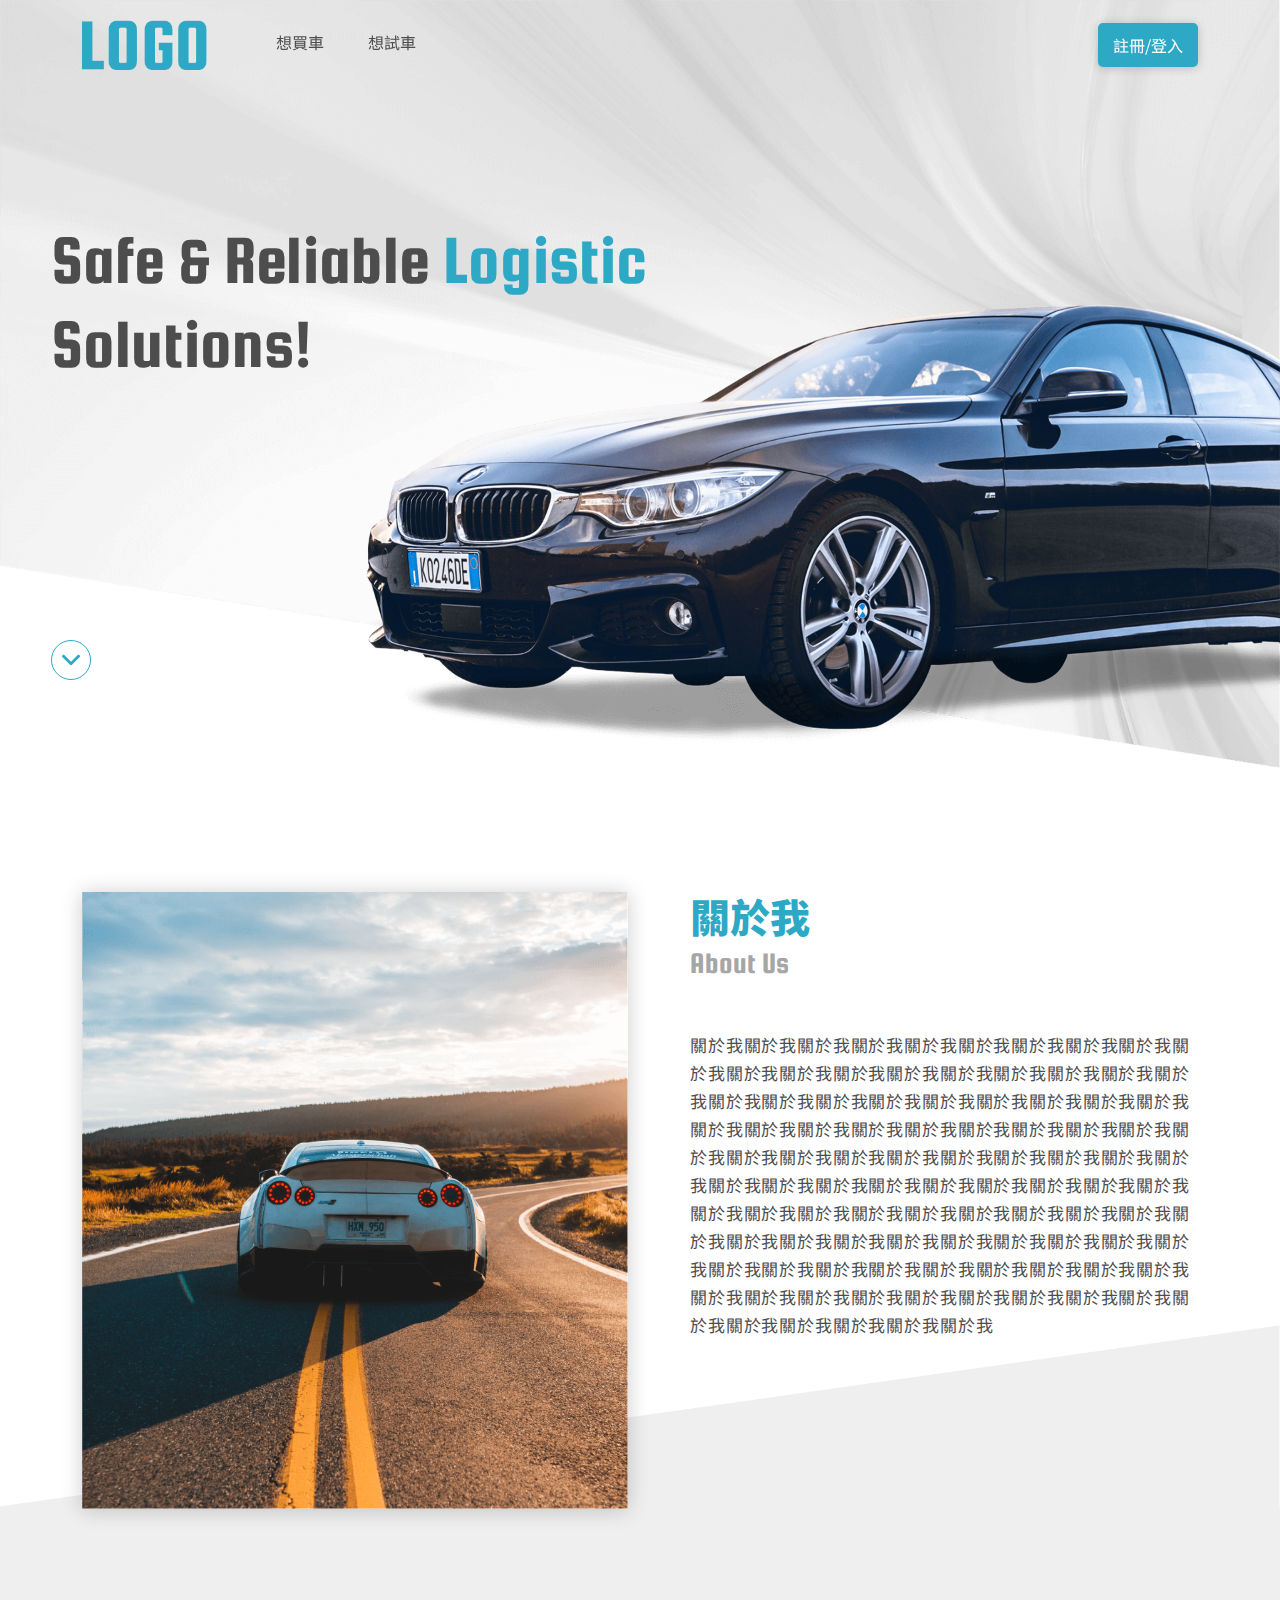
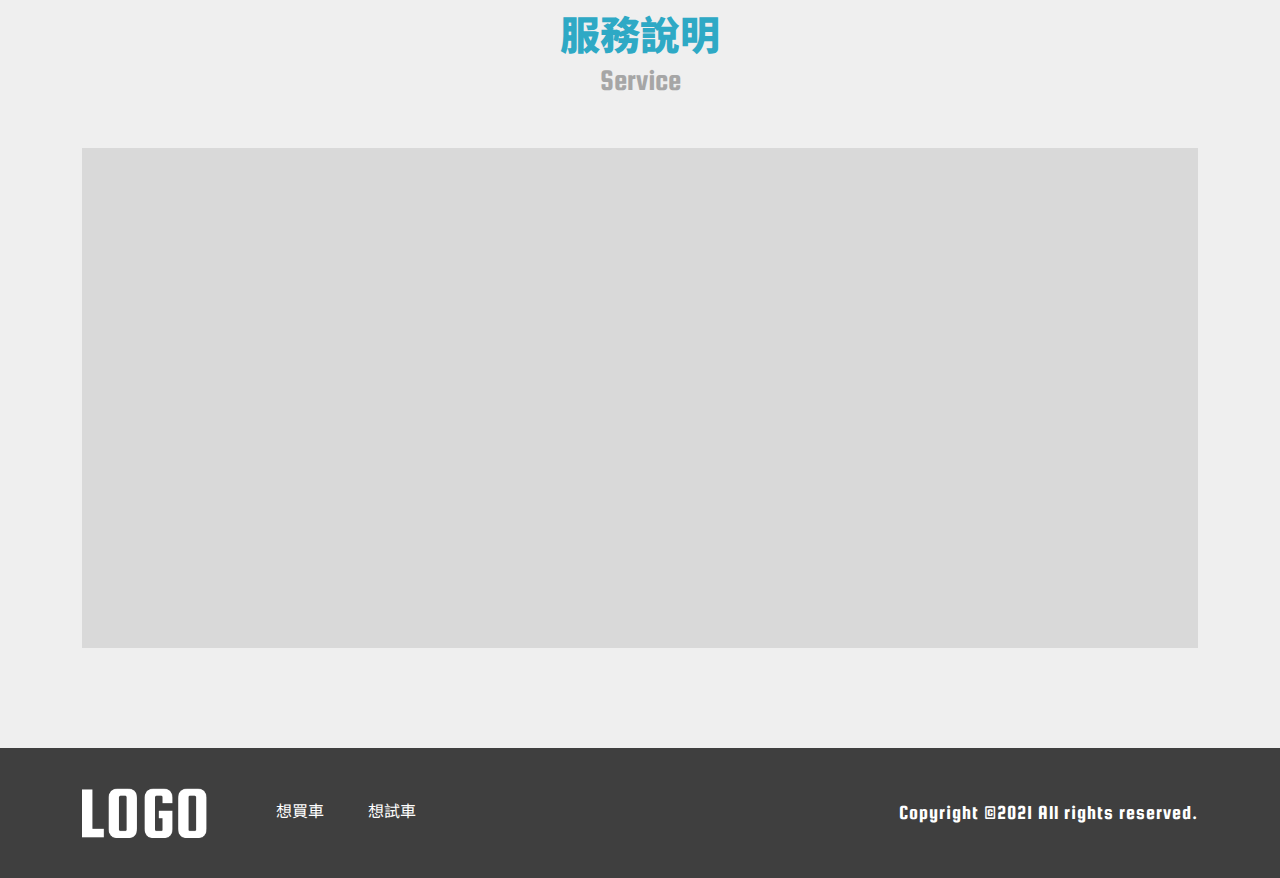
==== index.html @ fad915c6 "web" ====
<!DOCTYPE html>
<html lang="en">
  <head>
    <meta charset="UTF-8" />
    <meta http-equiv="X-UA-Compatible" content="IE=edge" />
    <meta name="viewport" content="width=device-width, initial-scale=1.0" />
    <title>首頁</title>
    <link rel="preconnect" href="https://fonts.googleapis.com" />
    <link rel="preconnect" href="https://fonts.gstatic.com" crossorigin />
    <link
      href="https://fonts.googleapis.com/css2?family=Noto+Sans+SC:wght@100;300;400;500;700;900&family=Squada+One&display=swap"
      rel="stylesheet"
    />
    <link rel="stylesheet" href="./public/css/bootstrap/bootstrap.css" />
    <link rel="stylesheet" href="./public/css/style.css" />
  </head>
  <style>
    main {
      padding: 0;
    }
  </style>
  <body style="border-color: #e5e5e5">
    <header>
      <div class="container d-flex align-items-center justify-content-between">
        <div class="left">
          <a href="./index.html"><img src="./public/img/LOGO.png" alt="" /></a>
          <nav>
            <ul>
              <li><a href="./want-buy.html">想買車</a></li>
              <li><a href="./want-try.html">想試車</a></li>
            </ul>
          </nav>
        </div>
        <div class="right">
          <!-- 未登入 -->
          <button
            class="login-btn"
            data-bs-toggle="modal"
            data-bs-target="#login-modal"
          >
            註冊/登入
          </button>
          <div
            class="modal fade"
            id="login-modal"
            tabindex="-1"
            aria-labelledby="login-modalLabel"
            aria-hidden="true"
          >
            <div class="modal-dialog">
              <div class="modal-content">
                <div class="modal-header">
                  <nav>
                    <div class="row nav nav-tabs" id="nav-tab" role="tablist">
                      <button
                        class="col-6 nav-link active"
                        id="nav-login-tab"
                        data-bs-toggle="tab"
                        data-bs-target="#nav-login"
                        type="button"
                        role="tab"
                        aria-controls="nav-login"
                        aria-selected="true"
                      >
                        登入
                      </button>
                      <button
                        class="col-6 nav-link"
                        id="nav-signin-tab"
                        data-bs-toggle="tab"
                        data-bs-target="#nav-signin"
                        type="button"
                        role="tab"
                        aria-controls="nav-signin"
                        aria-selected="false"
                      >
                        註冊
                      </button>
                    </div>
                  </nav>
                </div>
                <div class="modal-body">
                  <div class="tab-content" id="nav-tabContent">
                    <div
                      class="tab-pane fade show active"
                      id="nav-login"
                      role="tabpanel"
                      aria-labelledby="nav-login-tab"
                    >
                      <form>
                        <div class="input-box">
                          <input type="text" placeholder="信箱" />
                          <img src="./public/img/icon_mail.svg" alt="" />
                        </div>
                        <div class="input-box">
                          <input type="text" placeholder="密碼" />
                          <img src="./public/img/icon_password.svg" alt="" />
                        </div>
                        <button data-bs-dismiss="modal">
                          <a href="#">登入</a>
                        </button>
                      </form>
                    </div>
                    <div
                      class="tab-pane fade"
                      id="nav-signin"
                      role="tabpanel"
                      aria-labelledby="nav-signin-tab"
                    >
                      <form>
                        <div class="input-box">
                          <input type="text" placeholder="信箱" />
                          <img src="./public/img/icon_mail.svg" alt="" />
                        </div>
                        <div class="input-box">
                          <input type="text" placeholder="密碼" />
                          <img src="./public/img/icon_password.svg" alt="" />
                        </div>
                        <div class="input-box">
                          <input type="text" placeholder="姓" />
                          <img src="./public/img/icon_user-gray.svg" alt="" />
                        </div>
                        <div class="input-box">
                          <input type="text" placeholder="名" />
                          <img src="./public/img/icon_user-gray.svg" alt="" />
                        </div>
                        <button data-bs-dismiss="modal">
                          <a href="#">註冊</a>
                        </button>
                      </form>
                    </div>
                  </div>
                </div>
              </div>
            </div>
          </div>
          <!-- 已登入 -->
          <!-- <div
            class="member-btn d-flex align-items-center justify-content-between"
          >
            <img src="./public/img/icon_user.svg" alt="" />
            <span>name</span>
            <div class="dropdown">
              <ul>
                <li><a href="#">個人主頁</a></li>
                <li><a href="#">變更密碼</a></li>
                <li><a href="#">登出</a></li>
              </ul>
            </div>
          </div> -->
        </div>
      </div>
    </header>
    <main>
      <div class="home-banner">
        <h1>Safe & Reliable <span>Logistic</span><br />Solutions!</h1>
        <button
          class="
            scrolldown
            d-flex
            align-items-center
            justify-content-center
            rounded-circle
          "
        >
          <img src="./public/img/icno_arrow-blue.svg" alt="" />
        </button>
      </div>
      <div class="about">
        <div class="container">
          <div class="row">
            <div class="col-md-6">
              <img
                class="about-pic"
                src="./public/img/index_about_pic.png"
                alt=""
              />
            </div>
            <div class="text col-md-6">
              <h2 class="second-title">
                <p class="chinese">關於我</p>
                <p class="english">About Us</p>
              </h2>
              <p class="content">
                關於我關於我關於我關於我關於我關於我關於我關於我關於我關於我關於我關於我關於我關於我關於我關於我關於我關於我關於我關於我關於我關於我關於我關於我關於我關於我關於我關於我關於我關於我關於我關於我關於我關於我關於我關於我關於我關於我關於我關於我關於我關於我關於我關於我關於我關於我關於我關於我關於我關於我關於我關於我關於我關於我關於我關於我關於我關於我關於我關於我關於我關於我關於我關於我關於我關於我關於我關於我關於我關於我關於我關於我關於我關於我關於我關於我關於我關於我關於我關於我關於我關於我關於我關於我關於我關於我關於我關於我關於我關於我關於我關於我關於我關於我關於我關於我關於我關於我關於我
              </p>
            </div>
          </div>
        </div>
      </div>
      <div class="service">
        <div class="container">
          <h2 class="second-title">
            <p class="chinese">服務說明</p>
            <p class="english">Service</p>
          </h2>
          <div
            style="width: 100%; height: 500px; background-color: #d9d9d9"
          ></div>
        </div>
      </div>
    </main>
    <footer>
      <div class="container d-flex align-items-center justify-content-between">
        <div class="left">
          <img src="./public/img/LOGO-white.png" alt="" />
          <nav>
            <ul>
              <li><a href="./want-buy.html">想買車</a></li>
              <li><a href="./want-try.html">想試車</a></li>
            </ul>
          </nav>
        </div>
        <div class="right">Copyright ©2021 All rights reserved.</div>
      </div>
    </footer>

    <script src="./public/js/jquery/jquery.min.js"></script>
    <script src="./public/js/bootstrap/bootstrap.min.js"></script>
    <script src="./public/js/bootstrap/bootstrap.bundle.min.js"></script>
    <script src="./public/js/index.js"></script>

    <script>
      var scrollHeight = 90;
      if ($(window).scrollTop() > scrollHeight) {
        $("header").addClass("scrolldown");
      } else {
        $("header").removeClass("scrolldown");
      }
      $(window).on("scroll resize", function () {
        console.log("not has class scrolldown");
        if ($(window).scrollTop() > scrollHeight) {
          $("header").addClass("scrolldown");
          console.log("scrolldown");
        } else {
          $("header").removeClass("scrolldown");
        }
        console.log("scoll~");
      });
    </script>
  </body>
</html>
---- public/css/style.css ----
@import url("https://fonts.googleapis.com/css2?family=Noto+Sans+SC:wght@100;300;400;500;700;900&family=Squada+One&display=swap");
body {
  font-family: "Noto Sans SC", sans-serif;
  color: #4d4d4d;
}

a {
  color: #4d4d4d;
  text-decoration: none;
}

a:hover {
  color: #4d4d4d;
  text-decoration: none;
}

ul {
  padding: 0;
  margin: 0;
  list-style: none;
}

button {
  outline: none;
  background-color: transparent;
  border: 0;
}

input,
select,
textarea {
  outline: none;
}

.modal-dialog {
  margin: 6.75rem auto 0;
}

.modal-dialog .modal-header {
  border: 0;
  padding: 0;
}

.modal-dialog .modal-content {
  border-radius: 20px;
}

.btn-box button {
  padding: 10px 45px;
  margin: 0 10px;
}

.btn-box button.check {
  background-color: #81cada;
  border-radius: 15px;
  color: #fff;
}

.btn-box button.check a {
  color: #fff;
}

.btn-box button.cancel {
  border: 1px solid #2ea9c5;
  border-radius: 15px;
  color: #2ea9c5;
}

.btn-box button.cancel a {
  color: #2ea9c5;
}

main {
  padding-top: 70px;
}

input::-webkit-outer-spin-button,
input::-webkit-inner-spin-button {
  -webkit-appearance: none;
}

input[type="number"] {
  -moz-appearance: textfield;
}

header {
  width: 100%;
  height: 90px;
  position: fixed;
  top: 0;
  left: 0;
  z-index: 50;
  -webkit-transition: 0.3s;
  transition: 0.3s;
}

header > div {
  height: 100%;
}

header > div .left img {
  height: 50px;
}

header > div .left nav {
  margin-left: 65px;
  display: inline-block;
}

header > div .left nav ul li {
  display: inline-block;
  margin-right: 40px;
}

header > div .left nav ul li:last-child {
  margin-right: 0;
}

header > div .left nav ul li.active a {
  font-weight: 700;
  color: #2ea9c5;
}

header > div .left nav ul li:hover a {
  font-weight: 700;
  color: #2ea9c5;
}

header > div .right .login-btn {
  padding: 10px 15px;
  background-color: #2ea9c5;
  color: #fff;
  border-radius: 5px;
  -webkit-box-shadow: 0px 1px 10px rgba(0, 0, 0, 0.2);
          box-shadow: 0px 1px 10px rgba(0, 0, 0, 0.2);
}

header > div .right #login-modal .modal-header {
  border: 0;
  padding: 8px;
}

header > div .right #login-modal .modal-header nav {
  width: 100%;
}

header > div .right #login-modal .modal-header nav .nav {
  border: 0;
  margin: 0;
}

header > div .right #login-modal .modal-header nav .nav button {
  border: 0;
  padding: 15px 0;
  color: #4d4d4d;
}

header > div .right #login-modal .modal-header nav .nav button.active {
  background-color: #81cada;
  color: #fff;
  -webkit-box-shadow: 0px 1px 10px rgba(0, 0, 0, 0.15);
          box-shadow: 0px 1px 10px rgba(0, 0, 0, 0.15);
  border-radius: 15px;
}

header > div .right #login-modal .modal-body {
  padding: 40px 40px 60px;
}

header > div .right #login-modal .modal-body form .input-box {
  width: 100%;
  margin-bottom: 20px;
  border: 1px solid #bebebe;
  border-radius: 10px;
  padding: 0 15px;
  height: 45px;
  display: -webkit-box;
  display: -ms-flexbox;
  display: flex;
  -webkit-box-pack: justify;
      -ms-flex-pack: justify;
          justify-content: space-between;
  -webkit-box-align: center;
      -ms-flex-align: center;
          align-items: center;
  -ms-flex-wrap: wrap;
      flex-wrap: wrap;
}

header > div .right #login-modal .modal-body form .input-box input {
  width: calc(100% - 55px);
  border: 0;
  height: 100%;
}

header > div .right #login-modal .modal-body form .input-box img {
  width: 25px;
}

header > div .right #login-modal .modal-body form button {
  width: 100%;
  max-width: 290px;
  font-weight: 700;
  padding: 10px 0;
  display: block;
  margin: 10px auto 0;
  border: 1px solid #2ea9c5;
  border-radius: 15px;
  color: #2ea9c5;
}

header > div .right #login-modal .modal-body form button a {
  color: #2ea9c5;
}

header > div .right .member-btn {
  position: relative;
  cursor: pointer;
}

header > div .right .member-btn:hover .dropdown {
  display: block;
}

header > div .right .member-btn img {
  width: 35px;
}

header > div .right .member-btn span {
  font-size: 17px;
  font-weight: 700;
  color: #2ea9c5;
  margin-bottom: 4px;
  text-shadow: 0px 1px 10px rgba(0, 0, 0, 0.2);
}

header > div .right .member-btn .dropdown {
  background-color: #fff;
  border: 1px solid #bebebe;
  display: none;
  min-width: 150px;
  position: absolute;
  padding: 5px 15px;
  top: 100%;
  right: 0;
  -webkit-box-shadow: 0px 1px 10px rgba(0, 0, 0, 0.15);
          box-shadow: 0px 1px 10px rgba(0, 0, 0, 0.15);
}

header > div .right .member-btn .dropdown ul li a {
  display: block;
  padding: 10px 0;
  width: 100%;
}

header > div .right .member-btn .dropdown ul li:hover a {
  font-weight: 700;
  color: #2ea9c5;
}

header.scrolldown {
  height: 70px;
  background-color: #fff;
  -webkit-box-shadow: 0px 1px 20px rgba(0, 0, 0, 0.15);
          box-shadow: 0px 1px 20px rgba(0, 0, 0, 0.15);
}

header.scrolldown > div .left img {
  height: 40px;
}

footer {
  padding: 40px 0;
  background-color: #3f3f3f;
}

footer .left img {
  height: 50px;
}

footer .left nav {
  margin-left: 65px;
  display: inline-block;
}

footer .left nav ul li {
  display: inline-block;
  margin-right: 40px;
}

footer .left nav ul li a {
  color: #fff;
}

footer .left nav ul li:last-child {
  margin-right: 0;
}

footer .left nav ul li:hover a {
  font-weight: 700;
  color: #2ea9c5;
}

footer .right {
  color: #fff;
  font-family: "Squada One", cursive;
  font-size: 20px;
  line-height: 21px;
  letter-spacing: 0.05em;
}

.page-box {
  padding: 40px 0 100px;
}

.page-box .pagination > li {
  -webkit-box-shadow: 0px 1px 10px rgba(0, 0, 0, 0.15);
          box-shadow: 0px 1px 10px rgba(0, 0, 0, 0.15);
  border-radius: 100px;
  background-color: #fff;
  display: inline-block;
}

.page-box .pagination > li.arrow {
  width: 40px;
  height: 40px;
}

.page-box .pagination > li.arrow img {
  width: 15px;
}

.page-box .pagination > li.arrow.prev {
  -webkit-transform: rotate(90deg);
          transform: rotate(90deg);
}

.page-box .pagination > li.arrow.next {
  -webkit-transform: rotate(-90deg);
          transform: rotate(-90deg);
}

.page-box .pagination > li:nth-child(2) {
  margin: 0 20px;
}

.page-box .pagination > li:nth-child(2) ul {
  padding: 5px;
  height: 45px;
}

.page-box .pagination > li:nth-child(2) ul li {
  display: inline-block;
  height: 35px;
  width: 35px;
}

.page-box .pagination > li:nth-child(2) ul li a {
  display: block;
  line-height: 35px;
  width: 100%;
  height: 100%;
  text-align: center;
}

.page-box .pagination > li:nth-child(2) ul li.active {
  background-color: #81cada;
}

.page-box .pagination > li:nth-child(2) ul li.active a {
  color: #fff;
}

.page-box .gotopage .text {
  display: inline-block;
  margin-right: 20px;
}

.page-box .gotopage .text input {
  width: 80px;
  height: 40px;
  background: #ffffff;
  border: 1px solid #bebebe;
  -webkit-box-sizing: border-box;
          box-sizing: border-box;
  border-radius: 5px;
  margin: 0 15px;
  padding: 0 10px;
  text-align: center;
}

.page-box .gotopage button {
  display: inline-block;
  padding: 7px 15px;
  background-color: #81cada;
  color: #fff;
  -webkit-box-shadow: 0px 1px 10px rgba(0, 0, 0, 0.2);
          box-shadow: 0px 1px 10px rgba(0, 0, 0, 0.2);
  border-radius: 5px;
}

.page-box.member-page {
  margin-left: auto;
  margin-right: 0;
}

.home-banner {
  width: 100%;
  padding-bottom: 65%;
  background-image: url(../img/index_banner.png);
  background-size: contain;
  background-position: center top;
  background-repeat: no-repeat;
  position: relative;
}

.home-banner h1 {
  font-family: "Squada One", cursive;
  line-height: 1.2;
  position: absolute;
  top: 17vw;
  left: 4vw;
  font-size: 70px;
}

.home-banner h1 span {
  color: #2ea9c5;
}

.home-banner .scrolldown {
  position: absolute;
  left: 4vw;
  top: 50vw;
  border: 1px solid #2ea9c5;
  height: 40px;
  width: 40px;
}

.home-banner .scrolldown img {
  width: 18px;
}

.second-title {
  margin-bottom: 50px;
}

.second-title .chinese {
  font-weight: 900;
  font-size: 40px;
  margin-bottom: 5px;
  color: #2ea9c5;
}

.second-title .english {
  font-family: "Squada One", cursive;
  font-size: 30px;
  color: #a6a6a6;
}

.about {
  position: relative;
  padding: 60px 0;
  background-image: url(../img/index_bg.png);
  background-size: contain;
  background-position: center bottom;
  background-repeat: no-repeat;
}

.about .about-pic {
  width: 100%;
  -webkit-box-shadow: 0px 1px 20px rgba(0, 0, 0, 0.2);
          box-shadow: 0px 1px 20px rgba(0, 0, 0, 0.2);
}

.about .text {
  padding-left: 50px;
}

.about .text .content {
  font-size: 17px;
  line-height: 28px;
  letter-spacing: 0.05em;
}

.service {
  background-color: #EFEFEF;
  padding: 40px 0 100px;
}

.service .second-title {
  text-align: center;
}

.page-banner {
  background-size: cover;
  background-position: center center;
  background-repeat: no-repeat;
  position: relative;
}

.page-banner .dark {
  width: 100%;
  height: 100%;
  position: absolute;
  top: 0;
  left: 0;
  background: linear-gradient(179.86deg, rgba(0, 0, 0, 0) 0.12%, rgba(0, 0, 0, 0.512) 85.25%);
}

.page-banner .bg {
  position: absolute;
  width: 100%;
  left: 0;
  bottom: -1px;
}

.want-banner {
  width: 100%;
  padding-bottom: 50%;
}

.want-banner.buy {
  background-image: url(../img/buy_banner.png);
}

.want-banner.try {
  background-image: url(../img/try_banner.png);
}

.want-banner .choice-search-box {
  z-index: 10;
  position: absolute;
  left: 50%;
  -webkit-transform: translateX(-50%);
          transform: translateX(-50%);
  top: 17vw;
}

.want-banner .choice-search-box .choice .choice-outer {
  position: relative;
}

.want-banner .choice-search-box .choice .choice-outer .try-tab {
  position: absolute;
  bottom: calc(100% + 15px);
  left: 0;
}

.want-banner .choice-search-box .choice .choice-outer .try-tab li {
  display: inline-block;
  margin-right: 8px;
  background: #ffffff;
  -webkit-box-shadow: 0px 1px 10px rgba(0, 0, 0, 0.25);
          box-shadow: 0px 1px 10px rgba(0, 0, 0, 0.25);
  padding: 3px 10px;
  cursor: pointer;
}

.want-banner .choice-search-box .choice .choice-outer .try-tab li.active {
  background-color: #81cada;
  color: #fff;
}

.want-banner .choice-search-box .choice .choice-outer .choice-box {
  -webkit-box-shadow: 0px 1px 10px rgba(0, 0, 0, 0.15);
          box-shadow: 0px 1px 10px rgba(0, 0, 0, 0.15);
  border-radius: 10px;
  height: 60px;
  padding: 10px;
  background-color: #fff;
}

.want-banner .choice-search-box .choice .choice-outer .choice-box .you-choose {
  width: 100px;
  text-align: center;
  color: #828282;
  position: relative;
}

.want-banner .choice-search-box .choice .choice-outer .choice-box .you-choose::after {
  width: 1px;
  height: 100%;
  position: absolute;
  content: "";
  background-color: #bebebe;
  right: 0;
  top: 0;
}

.want-banner .choice-search-box .choice .choice-outer .choice-box > div {
  width: calc(100% - 100px);
}

.want-banner .choice-search-box .choice .choice-outer .choice-box > div .choice-label {
  padding: 5px 8px;
  background-color: #81cada;
  border-radius: 8px;
}

.want-banner .choice-search-box .choice .choice-outer .choice-box > div .choice-label span {
  color: #fff;
  font-size: 16px;
}

.want-banner .choice-search-box .choice .choice-outer .choice-box > div .choice-label img {
  width: 15px;
  display: block;
  margin-left: 10px;
  cursor: pointer;
}

.want-banner .choice-search-box .choice .choice-outer .cc-box {
  position: absolute;
  width: 100%;
  background-color: #fff;
  left: 0;
  top: calc(100% + 10px);
  padding: 10px;
  -webkit-box-shadow: 0px 1px 15px rgba(0, 0, 0, 0.15);
          box-shadow: 0px 1px 15px rgba(0, 0, 0, 0.15);
}

.want-banner .choice-search-box .choice .choice-outer .cc-box .choice-content {
  margin-bottom: 20px;
}

.want-banner .choice-search-box .choice .choice-outer .cc-box .choice-content:last-child {
  margin-bottom: 0;
}

.want-banner .choice-search-box .choice .choice-outer .cc-box .choice-content .choice-title {
  width: 15%;
  padding: 10px;
  background-color: #ddf4fa;
  font-weight: 700;
  text-align: center;
  border-radius: 5px;
}

.want-banner .choice-search-box .choice .choice-outer .cc-box .choice-content .content {
  width: 85%;
  padding-left: 10px;
}

.want-banner .choice-search-box .choice .choice-outer .cc-box .choice-content .content span {
  font-size: 15px;
  margin-right: 10px;
  cursor: pointer;
}

.want-banner .choice-search-box .choice .choice-outer .cc-box .choice-content .content span:last-child {
  margin-right: 0;
}

.want-banner .choice-search-box .choice .choice-outer .cc-box .choice-content.brand .content {
  width: calc(85% - 65px);
}

.want-banner .choice-search-box .choice .choice-outer .cc-box .choice-content.brand .more {
  width: 65px;
  line-height: 1;
  cursor: pointer;
}

.want-banner .choice-search-box .choice .choice-outer .cc-box .choice-content.brand .more span {
  font-size: 15px;
  vertical-align: middle;
}

.want-banner .choice-search-box .choice .choice-outer .cc-box .choice-content.brand .more img {
  width: 16px;
  display: inline-block;
  margin-left: 5px;
  vertical-align: middle;
}

.want-banner .choice-search-box .choice .choice-outer .cc-box .choice-content.other .content > div {
  display: inline-block;
}

.want-banner .choice-search-box .choice .choice-outer .cc-box .choice-content.other .content > div span {
  font-size: 13px;
  margin-right: 0;
}

.want-banner .choice-search-box .choice .choice-outer .cc-box .choice-content.other .content > div img {
  display: inline-block;
  width: 10px;
  margin-left: 5px;
}

.want-banner .choice-search-box .search form {
  -webkit-box-shadow: 0px 1px 10px rgba(0, 0, 0, 0.15);
          box-shadow: 0px 1px 10px rgba(0, 0, 0, 0.15);
  border-radius: 10px;
  height: 60px;
  background-color: #fff;
}

.want-banner .choice-search-box .search form input {
  border: 0;
  height: 100%;
  padding: 10px;
  width: calc(100% - 45px);
  border-radius: 10px 0 0 10px;
}

.want-banner .choice-search-box .search form button {
  width: 45px;
}

.want-banner .choice-search-box .search form button img {
  width: 23px;
}

.common-tab {
  padding: 0 0 20px;
  border-bottom: 1px solid #bebebe;
}

.common-tab button {
  border: 0 !important;
  background-color: transparent !important;
  padding: 15px 50px;
  background-color: #e9e9e9 !important;
  border-radius: 15px;
  border-top-left-radius: 15px !important;
  border-top-right-radius: 15px !important;
  color: #4d4d4d;
  margin-right: 20px;
}

.common-tab button.active {
  background-color: #81cada !important;
  color: #fff !important;
  -webkit-box-shadow: 0px 1px 10px rgba(0, 0, 0, 0.15);
          box-shadow: 0px 1px 10px rgba(0, 0, 0, 0.15);
}

.common-tab button:hover {
  color: #4d4d4d;
}

.wt {
  background-color: #f9f9f9;
}

.wt .want-tab {
  margin-top: 100px;
  position: relative;
}

.wt .want-tab .icon-box {
  position: absolute;
  right: 0;
  top: 50%;
  -webkit-transform: translateY(-50%);
          transform: translateY(-50%);
}

.wt .want-tab .icon-box > div {
  display: inline-block;
  margin-left: 20px;
  cursor: pointer;
}

.wt .want-tab .icon-box > div img {
  width: 30px;
}

.wt .want-tab .icon-box > div.arrange .arrange2 {
  display: none;
}

.want-tc {
  padding: 25px 0 100px;
}

.want-tc .total-find {
  margin-bottom: 40px;
}

.want-tc .total-find span {
  font-weight: bold;
  font-size: 35px;
  color: #2ea9c5;
  display: inline-block;
  margin: 0 10px;
}

.want-tc .product-box {
  margin-bottom: 40px;
}

.want-tc .product-box .pic {
  width: 25%;
  padding-bottom: calc(25% * 0.6);
  position: relative;
}

.want-tc .product-box .pic img {
  position: absolute;
  width: 100%;
  height: 100%;
  -o-object-fit: cover;
     object-fit: cover;
}

.want-tc .product-box .detail {
  width: 45%;
  padding: 0 20px;
}

.want-tc .product-box .detail h4 {
  color: #13435f;
  font-weight: bold;
  font-size: 24px;
  margin-bottom: 20px;
}

.want-tc .product-box .detail .content {
  color: #8b8b8b;
  margin-bottom: 30px;
}

.want-tc .product-box .detail .other-inform {
  margin-bottom: 10px;
}

.want-tc .product-box .detail .other-inform > div {
  display: inline-block;
  margin-right: 20px;
  line-height: 1;
}

.want-tc .product-box .detail .other-inform > div img {
  width: 15px;
  vertical-align: middle;
}

.want-tc .product-box .detail .other-inform > div span {
  color: #bebebe;
  vertical-align: middle;
  margin-left: 5px;
}

.want-tc .product-box .detail .audit {
  padding: 3px 0;
  border: 1px solid #2ea9c5;
  color: #2ea9c5;
  border-radius: 5px;
  width: 100px;
  text-align: center;
  font-size: 14px;
}

.want-tc .product-box .main-inform {
  width: 30%;
}

.want-tc .product-box .main-inform .price {
  font-weight: bold;
  font-size: 40px;
  color: #2ea9c5;
}

.publish-btn {
  padding: 15px 30px;
  border-radius: 100px;
  background-color: #ddf4fa;
  -webkit-box-shadow: 0px 1px 10px rgba(0, 0, 0, 0.15);
          box-shadow: 0px 1px 10px rgba(0, 0, 0, 0.15);
  position: fixed;
  bottom: 80px;
  right: 40px;
}

.publish-btn a {
  display: block;
  width: 100%;
  height: 100%;
}

.publish-btn a img {
  width: 35px;
}

.publish-btn a span {
  color: #2ea9c5;
  font-weight: bold;
  font-size: 18px;
  margin-left: 15px;
}

.equipped ul li {
  display: -webkit-box;
  display: -ms-flexbox;
  display: flex;
  -webkit-box-align: center;
      -ms-flex-align: center;
          align-items: center;
  margin-bottom: 20px;
}

.equipped ul li .check-box {
  cursor: pointer;
  width: 25px;
  height: 25px;
  border: 1px solid #bebebe;
  margin-right: 10px;
  display: -webkit-box;
  display: -ms-flexbox;
  display: flex;
  -webkit-box-align: center;
      -ms-flex-align: center;
          align-items: center;
  -webkit-box-pack: center;
      -ms-flex-pack: center;
          justify-content: center;
  background-color: transparent;
  -webkit-transition: 0.3s;
  transition: 0.3s;
}

.equipped ul li .check-box i {
  font-size: 14px;
  line-height: 25px;
  width: 100%;
  height: 100%;
  text-align: center;
  color: #fff;
  opacity: 0;
}

.equipped ul li .check-box.active {
  background-color: #2ea9c5;
  border-color: #2ea9c5;
}

.equipped ul li .check-box.active i {
  opacity: 1;
}

.publish-banner {
  width: 100%;
  padding-bottom: 60%;
}

.publish-banner.buy {
  background-image: url(../img/publish-buy_banner.png);
}

.publish-banner.try {
  background-image: url(../img/publish-try_banner.png);
}

.publish-banner h1 {
  font-weight: bold;
  font-size: 45px;
  color: #fff;
  text-shadow: 0 1px 10px rgba(0, 0, 0, 0.2);
  letter-spacing: 0.05em;
  position: absolute;
  top: 10vw;
  left: 50%;
  -webkit-transform: translateX(-50%);
          transform: translateX(-50%);
}

.publish-banner .publish-content {
  max-width: 1000px;
  width: 100%;
  margin: 0 auto 0;
  z-index: 10;
  position: absolute;
  top: 30vw;
  left: 50%;
  -webkit-transform: translateX(-50%);
          transform: translateX(-50%);
}

.publish-banner .publish-content .form-title {
  font-weight: 700;
  color: #2ea9c5;
  width: 20%;
}

.publish-banner .publish-content .form-body {
  background: #ffffff;
  -webkit-box-shadow: 0px 1px 20px rgba(0, 0, 0, 0.25);
          box-shadow: 0px 1px 20px rgba(0, 0, 0, 0.25);
  border-radius: 20px;
  padding: 60px 40px;
}

.publish-banner .publish-content .form-body .input-box {
  width: 100%;
  display: -webkit-box;
  display: -ms-flexbox;
  display: flex;
  -webkit-box-pack: justify;
      -ms-flex-pack: justify;
          justify-content: space-between;
  -webkit-box-align: center;
      -ms-flex-align: center;
          align-items: center;
  -ms-flex-wrap: wrap;
      flex-wrap: wrap;
  margin-bottom: 20px;
  position: relative;
}

.publish-banner .publish-content .form-body .input-box select,
.publish-banner .publish-content .form-body .input-box input {
  width: 80%;
  -webkit-appearance: none;
  -moz-appearance: none;
  appearance: none;
  border: 1px solid #bebebe;
  border-radius: 5px;
  height: 40px;
  padding: 0 10px;
}

.publish-banner .publish-content .form-body .input-box .arrow {
  width: 15px;
  position: absolute;
  right: 15px;
  top: 50%;
  -webkit-transform: translateY(-50%);
          transform: translateY(-50%);
}

.publish-banner .publish-content .form-body .area-box {
  display: -webkit-box;
  display: -ms-flexbox;
  display: flex;
  -webkit-box-pack: justify;
      -ms-flex-pack: justify;
          justify-content: space-between;
  -webkit-box-align: center;
      -ms-flex-align: center;
          align-items: center;
  -ms-flex-wrap: wrap;
      flex-wrap: wrap;
  margin-bottom: 20px;
}

.publish-banner .publish-content .form-body .area-box .area {
  width: 80%;
}

.publish-banner .publish-content .form-body .area-box .area input {
  border: 1px solid #bebebe;
  border-radius: 5px;
  height: 40px;
  padding: 0 10px;
  width: 85px;
  display: inline-block;
}

.publish-banner .publish-content .form-body .area-box .area input.daterange {
  width: calc(50% - 50px);
  outline: none;
}

.publish-banner .publish-content .form-body .area-box .area span {
  margin: 0 15px;
}

.publish-banner .publish-content .form-body .car-pic {
  margin-bottom: 20px;
}

.publish-banner .publish-content .form-body .car-pic .form-title {
  width: 100%;
  margin-bottom: 20px;
}

.publish-banner .publish-content .form-body .car-pic .pic {
  width: 170px;
  height: 105px;
  position: relative;
  margin-right: 8px;
}

.publish-banner .publish-content .form-body .car-pic .pic img {
  position: absolute;
  width: 100%;
  height: 100%;
  -o-object-fit: cover;
     object-fit: cover;
}

.publish-banner .publish-content .form-body .car-pic .file-box {
  position: relative;
  margin: 0 8px;
  width: 105px;
  height: 105px;
  background-color: #f1f1f1;
  cursor: pointer;
}

.publish-banner .publish-content .form-body .car-pic .file-box input {
  position: absolute;
  width: 100%;
  height: 100%;
  top: 0;
  left: 0;
  opacity: 0;
}

.publish-banner .publish-content .form-body .car-pic .file-box img {
  width: 25px;
  position: absolute;
  top: 50%;
  left: 50%;
  -webkit-transform: translate(-50%, -50%);
          transform: translate(-50%, -50%);
}

.publish-banner .publish-content .form-body .equipped {
  margin-bottom: 20px;
}

.publish-banner .publish-content .form-body .equipped .form-title {
  margin-bottom: 20px;
  display: block;
}

.publish-banner .publish-content .form-body .remark .form-title {
  margin-bottom: 20px;
  display: block;
}

.publish-banner .publish-content .form-body .remark textarea {
  width: 100%;
  border: 1px solid #bebebe;
  border-radius: 5px;
  height: 40px;
  padding: 0 10px;
  height: 100px;
}

.publish-banner .publish-content .form-btn {
  width: 100%;
  margin: 40px auto 0;
}

.publish-banner .publish-content .form-btn button {
  padding: 15px 55px;
  -webkit-box-shadow: 0px 1px 10px rgba(0, 0, 0, 0.2);
          box-shadow: 0px 1px 10px rgba(0, 0, 0, 0.2);
  margin: 0 10px;
}

.publish-banner .publish-content .form-btn .submit-btn {
  background-color: #81cada;
  border-radius: 15px;
  color: #fff;
}

.publish-banner .publish-content .form-btn .submit-btn a {
  color: #fff;
}

.publish-banner .publish-content .form-btn .cancel-btn {
  background-color: #fff;
  border-radius: 15px;
  color: #2ea9c5;
}

.publish-banner .publish-content .form-btn .cancel-btn a {
  color: #2ea9c5;
}

.equipped-title {
  background: #b8b8b8;
  border-radius: 5px;
  padding: 6px 13px 10px;
  color: #fff;
  width: -webkit-fit-content;
  width: -moz-fit-content;
  width: fit-content;
  font-size: 16px;
  margin-bottom: 30px;
}

.publish-box {
  width: 100%;
  height: 1150px;
}

.publish-box.try {
  height: 1200px;
}

.breadcrumb-box {
  padding: 60px 0 20px;
  font-size: 14px;
}

.breadcrumb-box .breadcrumb-item.active {
  color: #2ea9c5;
}

.product-box .big-pic {
  position: relative;
  width: 100%;
  padding-bottom: 85%;
  margin-bottom: 8px;
}

.product-box .big-pic img {
  position: absolute;
  width: 100%;
  height: 100%;
  -o-object-fit: cover;
     object-fit: cover;
}

.product-box #product .swiper-slide {
  cursor: pointer;
}

.product-box #product .swiper-slide .pic {
  width: 100%;
  padding-bottom: 67%;
}

.product-box #product .swiper-slide .pic img {
  position: absolute;
  width: 100%;
  height: 100%;
  -o-object-fit: cover;
     object-fit: cover;
}

.product-box #product .swiper-slide .pic .dark {
  position: absolute;
  width: 100%;
  height: 100%;
  background: rgba(0, 0, 0, 0.6);
  opacity: 1;
}

.product-box #product .swiper-slide.active .pic .dark {
  opacity: 0;
}

.product-box #product .arrow {
  position: absolute;
  top: 50%;
  z-index: 10;
}

.product-box #product .arrow img {
  width: 8px;
}

.product-box #product .arrow.Pprev {
  left: 5px;
  -webkit-transform: translateY(-50%) scaleX(-1);
          transform: translateY(-50%) scaleX(-1);
}

.product-box #product .arrow.Pnext {
  right: 5px;
  -webkit-transform: translateY(-50%);
          transform: translateY(-50%);
}

.product-detail {
  padding-left: 20px;
}

.product-detail h1 {
  font-weight: bold;
  font-size: 30px;
  line-height: 51px;
  color: #13435f;
  margin-bottom: 25px;
}

.product-detail .intro {
  margin-bottom: 15px;
}

.product-detail .price {
  font-size: 40px;
  color: #2ea9c5;
  font-weight: 700;
  margin: 0;
}

.product-detail .certi > div {
  display: inline-block;
  margin-left: 10px;
  line-height: 20px;
}

.product-detail .certi > div img {
  width: 20px;
  vertical-align: middle;
}

.product-detail .certi > div a {
  text-decoration: underline;
  vertical-align: middle;
}

.product-detail .certi > div.number a {
  color: #7eb751;
}

.product-detail .certi > div.number.not a {
  color: #bebebe;
}

.product-detail .certi > div.prize {
  color: #ffcb14;
}

.product-detail .certi > div.prize a {
  color: #ffcb14;
}

.product-detail .certi > div.prize.not a {
  color: #bebebe;
}

.product-detail .inform {
  margin: 25px 0;
}

.product-detail .inform > div > div {
  margin: 13px 0;
}

.product-detail .inform > div > div .label {
  background-color: #bebebe;
  color: #fff;
  padding: 5px 8px;
  border-radius: 3px;
  font-size: 13px;
  margin-bottom: 5px;
  width: -webkit-fit-content;
  width: -moz-fit-content;
  width: fit-content;
}

.product-detail .inform > div > div p {
  font-weight: bold;
  font-size: 22px;
  margin: 0;
}

.product-detail .contact > div {
  display: inline-block;
  margin-right: 15px;
  padding: 13px 16px;
  line-height: 1;
  background-color: #81cada;
}

.product-detail .contact > div img {
  width: 25px;
  vertical-align: middle;
}

.product-detail .contact > div span {
  color: #fff;
  padding-left: 10px;
  vertical-align: middle;
}

.product-detail .reserve {
  background-color: #81cada;
  border-radius: 15px;
  color: #fff;
  -webkit-box-shadow: 0px 1px 10px rgba(0, 0, 0, 0.15);
          box-shadow: 0px 1px 10px rgba(0, 0, 0, 0.15);
  line-height: 1;
  padding: 13px 19px;
}

.product-detail .reserve a {
  color: #fff;
}

.product-detail .reserve img {
  width: 25px;
  vertical-align: middle;
}

.product-detail .reserve span {
  color: #fff;
  vertical-align: middle;
  margin-left: 10px;
}

.product-detail #reserve-modal .modal-content {
  padding: 40px;
}

.product-detail #reserve-modal .modal-content .modal-header {
  border: 0;
  padding: 0;
}

.product-detail #reserve-modal .modal-content .modal-header h4 {
  text-align: center;
  font-size: 18px;
  font-weight: 700;
  color: #2ea9c5;
  width: 100%;
}

.product-detail #reserve-modal .modal-content .modal-body {
  padding: 30px 0 0;
}

.product-detail #reserve-modal .modal-content .modal-body .input-box {
  width: 100%;
}

.product-detail #reserve-modal .modal-content .modal-body .input-box .form-title {
  width: 15%;
  font-weight: 700;
}

.product-detail #reserve-modal .modal-content .modal-body .input-box input {
  width: 85%;
  border: 1px solid #bebebe;
  border-radius: 5px;
  height: 40px;
  padding: 0 10px;
}

.product-detail #reserve-modal .modal-content .modal-body .area-box {
  width: 100%;
  margin: 20px 0;
}

.product-detail #reserve-modal .modal-content .modal-body .area-box .form-title {
  width: 15%;
  font-weight: 700;
}

.product-detail #reserve-modal .modal-content .modal-body .area-box .area {
  width: 85%;
}

.product-detail #reserve-modal .modal-content .modal-body .area-box .area input {
  width: calc(50% - 7.5px);
  border: 1px solid #bebebe;
  border-radius: 5px;
  height: 40px;
  padding: 0 10px;
}

.product-detail #reserve-modal .modal-content .modal-body .area-box .area span {
  width: 15px;
  text-align: center;
}

.product-detail #reserve-modal .modal-content .modal-body .btn-box {
  margin-top: 40px;
}

.product-detail #reserve-modal .modal-content .modal-body .btn-box button {
  padding: 15px 0;
  width: 150px;
  margin: 0 10px;
}

.product-detail #reserve-modal .modal-content .modal-body .btn-box button.notice {
  background-color: #81cada;
  border-radius: 15px;
  color: #fff;
}

.product-detail #reserve-modal .modal-content .modal-body .btn-box button.notice a {
  color: #fff;
}

.product-detail #reserve-modal .modal-content .modal-body .btn-box button.cancel {
  border: 1px solid #2ea9c5;
  border-radius: 15px;
  color: #2ea9c5;
}

.product-detail #reserve-modal .modal-content .modal-body .btn-box button.cancel a {
  color: #2ea9c5;
}

.product-intro {
  margin: 70px auto 100px;
  width: 100%;
}

.product-intro .intro-tab {
  margin-bottom: 40px;
}

.product-intro .intro-tc #equipped .equipped-list .check-pic {
  margin-right: 10px;
}

.product-intro .intro-tc #equipped .equipped-list .check-pic img.noequipped {
  display: none;
}

.product-intro .intro-tc #equipped .equipped-list.nothave .check-pic img.has-equipped {
  display: none;
}

.product-intro .intro-tc #equipped .equipped-list.nothave .check-pic img.noequipped {
  display: inline-block;
}

.product-intro .intro-tc #equipped .equipped-list.nothave span {
  color: #bebebe;
}

.member {
  padding: 60px 100px;
}

.member .member-box {
  -webkit-box-shadow: 0px 1px 25px rgba(0, 0, 0, 0.15);
          box-shadow: 0px 1px 25px rgba(0, 0, 0, 0.15);
  border-radius: 20px;
  background-color: #fff;
  height: 100%;
}

.member .member-box.member-list {
  padding: 40px;
}

.member .member-box.member-list .name-box {
  border-bottom: 1px solid #bebebe;
}

.member .member-box.member-list .name-box .name {
  font-weight: bold;
  font-size: 35px;
  color: #2ea9c5;
  margin-bottom: 30px;
  text-align: center;
}

.member .member-box.member-list .list-box {
  width: 100%;
  padding: 30px 0;
}

.member .member-box.member-list .list-box li {
  width: 100%;
  margin: 10px 0;
}

.member .member-box.member-list .list-box li a {
  display: block;
  width: 100%;
  padding: 10px 0;
  text-align: center;
}

.member .member-box.member-list .list-box li.active a {
  color: #2ea9c5;
  background-color: #ddf4fa;
  border-radius: 15px;
  font-weight: 700;
}

.member .member-box.member-content {
  padding: 60px 40px;
}

.member .member-box.member-content.purse p {
  text-align: center;
}

.member .member-box.member-content.purse p.price {
  font-weight: 700;
  font-size: 50px;
  color: #2ea9c5;
  margin-top: -20px;
  margin-bottom: 50px;
}

.member .member-box.member-content.purse button {
  background-color: #81cada;
  border-radius: 15px;
  color: #fff;
  padding: 10px 25px;
  display: block;
  margin: 0 auto;
}

.member .member-box.member-content.purse button a {
  color: #fff;
}

.member .member-box.member-content.purse #purse-modal h4 {
  font-size: 22px;
  font-weight: 700;
  color: #2ea9c5;
  margin-bottom: 30px;
  width: 100%;
  text-align: center;
}

.member .member-box.member-content.purse #purse-modal .modal-content {
  padding: 40px 0 60px;
}

.member .member-box.member-content.purse #purse-modal .modal-content form {
  width: 100%;
}

.member .member-box.member-content.purse #purse-modal .modal-content form input {
  border: 1px solid #bebebe;
  border-radius: 5px;
  height: 40px;
  padding: 0 10px;
  width: 50%;
  margin: 0 auto 30px;
  display: block;
}

.member .member-box.member-content.purse #purse-modal .modal-content form button {
  background-color: #81cada;
  border-radius: 15px;
  color: #fff;
  width: 50%;
}

.member .member-box.member-content.purse #purse-modal .modal-content form button a {
  color: #fff;
}

.member .member-box.member-content.setting form {
  width: 100%;
  padding: 0 15px;
  max-width: 500px;
  margin: 0 auto;
}

.member .member-box.member-content.setting form .input-box {
  margin-bottom: 20px;
}

.member .member-box.member-content.setting form .input-box span {
  width: 15%;
  color: #2ea9c5;
  font-weight: 700;
}

.member .member-box.member-content.setting form .input-box input {
  width: 85%;
  border: 1px solid #bebebe;
  border-radius: 5px;
  height: 40px;
  padding: 0 10px;
}

.member .member-box.member-content.setting form .btn-box {
  margin-top: 30px;
}

.member .member-box.member-content.identity .identity-box {
  margin-bottom: 25px;
}

.member .member-box.member-content.identity .identity-box h4 {
  font-size: 18px;
  font-weight: 700;
  color: #2ea9c5;
  margin-bottom: 10px;
}

.member .member-box.member-content.identity .identity-box .pic-box {
  width: 100%;
  padding-bottom: 55%;
  position: relative;
  background-color: #f1f1f1;
  border: 1px solid #bebebe;
}

.member .member-box.member-content.identity .identity-box .pic-box .text {
  position: absolute;
  left: 50%;
  top: 50%;
  -webkit-transform: translate(-50%, -50%);
          transform: translate(-50%, -50%);
}

.member .member-box.member-content.identity .identity-box .pic-box .text p {
  color: #bebebe;
  text-align: center;
  font-size: 24px;
  font-weight: 700;
  margin-bottom: 10px;
}

.member .member-box.member-content.identity .identity-box .pic-box .text .file-box {
  position: relative;
  width: 60px;
  height: 35px;
  -webkit-box-shadow: 0px 1px 10px rgba(0, 0, 0, 0.2);
          box-shadow: 0px 1px 10px rgba(0, 0, 0, 0.2);
  border-radius: 5px;
}

.member .member-box.member-content.identity .identity-box .pic-box .text .file-box button {
  position: absolute;
  width: 100%;
  height: 100%;
  background-color: #81cada;
  color: #fff;
  text-align: center;
  line-height: 35px;
  border-radius: 5px;
}

.member .member-box.member-content.identity .identity-box .pic-box .text .file-box input {
  position: absolute;
  width: 100%;
  height: 100%;
  opacity: 0;
}

.member .member-box.member-content.identity .input-box .form-title {
  width: 15%;
  font-weight: 700;
  color: #2ea9c5;
}

.member .member-box.member-content.identity .input-box input {
  width: 60%;
  border: 1px solid #bebebe;
  border-radius: 5px;
  height: 40px;
  padding: 0 10px;
}

.member .member-box.member-content.identity .input-box button {
  width: calc(25% - 15px);
  font-size: 13px;
  border-radius: 5px;
  padding: 5px;
  color: #fff;
  background-color: #81cada;
}

.member .member-box.member-content.identity .input-box .remain {
  width: calc(25% - 10px);
}

.member .member-box.member-content.identity .btn-box {
  margin-top: 40px;
}

.member .member-box.member-content.reserve .reserve-inform .ri {
  padding: 25px 0;
  border-bottom: 1px solid #bebebe;
}

.member .member-box.member-content.reserve .reserve-inform .ri .pic {
  width: 25%;
  padding-bottom: 18%;
  position: relative;
}

.member .member-box.member-content.reserve .reserve-inform .ri .pic img {
  position: absolute;
  width: 100%;
  height: 100%;
  -o-object-fit: cover;
     object-fit: cover;
}

.member .member-box.member-content.reserve .reserve-inform .ri .text {
  width: 50%;
  padding-left: 25px;
}

.member .member-box.member-content.reserve .reserve-inform .ri .text h4 {
  color: #13435f;
  font-size: 20px;
  font-weight: 700;
  margin-bottom: 10px;
}

.member .member-box.member-content.reserve .reserve-inform .ri .text .inform img {
  width: 15px;
}

.member .member-box.member-content.reserve .reserve-inform .ri .text .inform span {
  font-size: 14px;
  margin-left: 3px;
}

.member .member-box.member-content.reserve .reserve-inform .ri .text .status > div {
  display: inline-block;
}

.member .member-box.member-content.reserve .reserve-inform .ri .text .status > div span {
  font-size: 15px;
  font-weight: 700;
}

.member .member-box.member-content.reserve .reserve-inform .ri .text .status > div.pay span.cant-pay {
  color: #406cc0;
}

.member .member-box.member-content.reserve .reserve-inform .ri .text .status > div.pay span.wait-pay {
  color: #e09c36;
}

.member .member-box.member-content.reserve .reserve-inform .ri .text .status > div.pay span.finish-pay {
  color: #7eb751;
}

.member .member-box.member-content.reserve .reserve-inform .ri .text .status > div.pay span.fail-pay {
  color: #c04040;
}

.member .member-box.member-content.reserve .reserve-inform .ri .text .status > div.reserve-status span.host-agree {
  color: #406cc0;
}

.member .member-box.member-content.reserve .reserve-inform .ri .text .status > div.reserve-status span.user-pay {
  color: #e09c36;
}

.member .member-box.member-content.reserve .reserve-inform .ri .text .status > div.reserve-status span.reserve-sucess {
  color: #7eb751;
}

.member .member-box.member-content.reserve .reserve-inform .ri .like-box {
  width: 25%;
}

.member .member-box.member-content.reserve .reserve-inform .ri .like-box .lb {
  margin: 0 20px;
  text-align: center;
  color: #bebebe;
  cursor: pointer;
}

.member .member-box.member-content.reserve .reserve-inform .ri .like-box .lb i {
  font-size: 20px;
  margin-bottom: 8px;
}

.member .member-box.member-content.reserve .reserve-inform .ri .like-box .lb p {
  font-size: 15px;
}

.member .member-box.member-content.reserve .reserve-inform .ri .like-box .lb.active {
  color: #2ea9c5;
}
/*# sourceMappingURL=style.css.map */
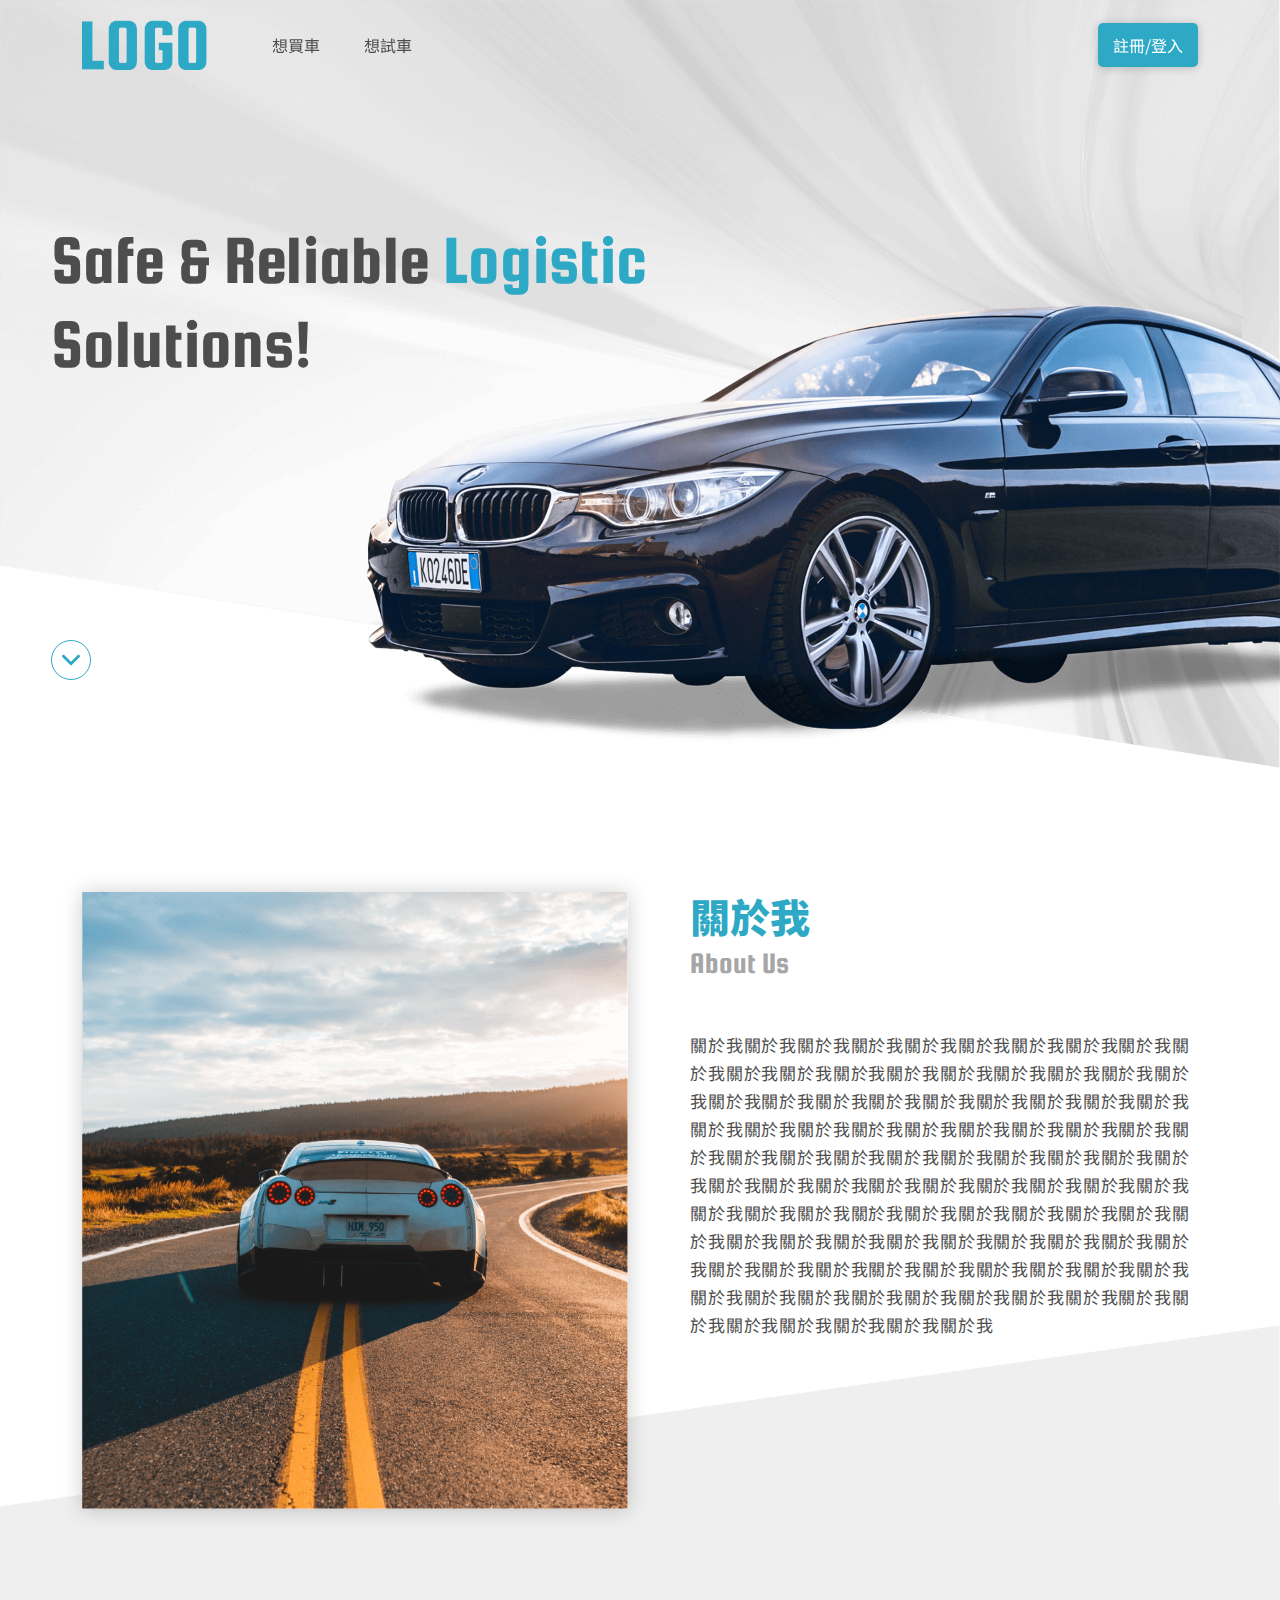
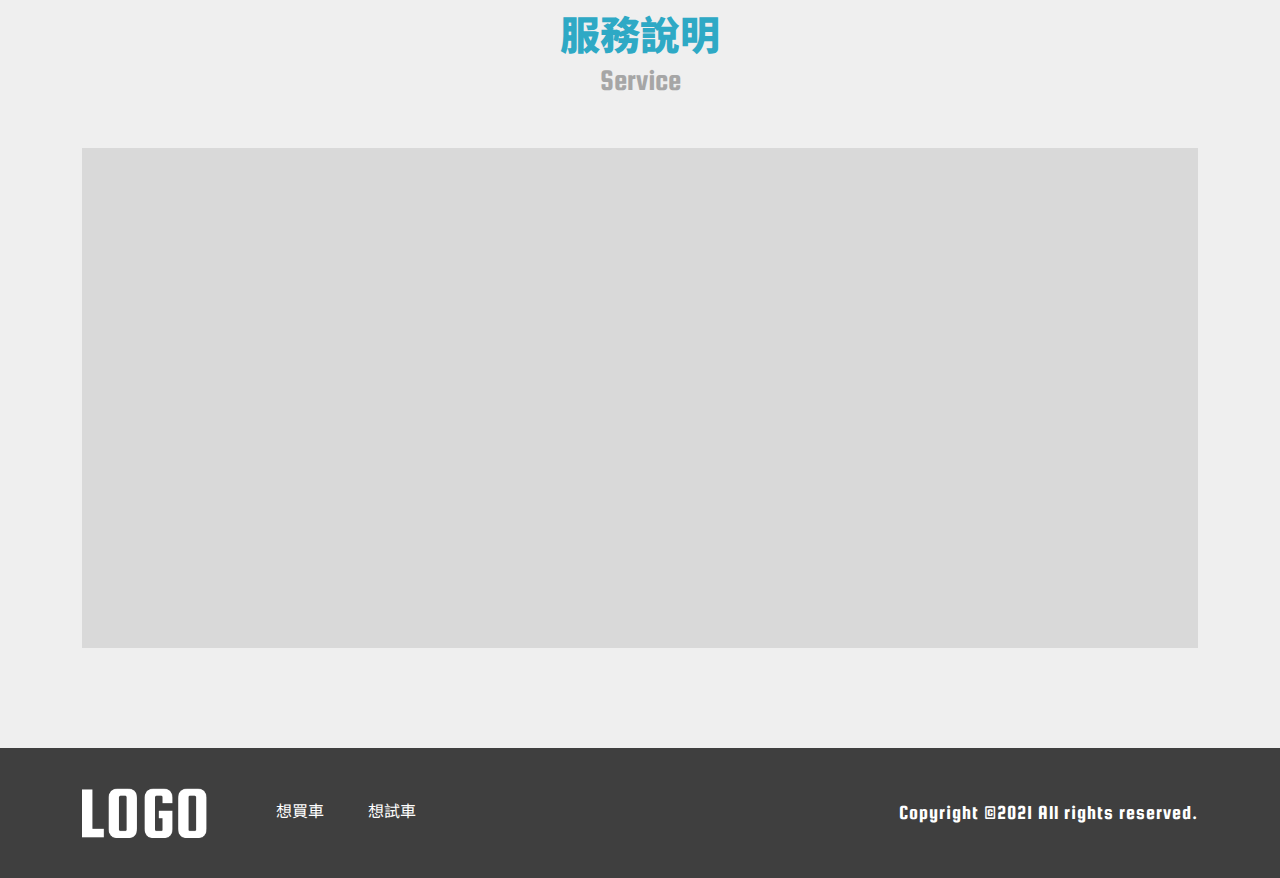
==== commit 8bd19820: "rwd-1" ====
--- a/index.html
+++ b/index.html
@@ -20,9 +20,103 @@
     }
   </style>
   <body style="border-color: #e5e5e5">
+    <div
+      class="modal fade"
+      id="login-modal"
+      tabindex="-1"
+      aria-labelledby="login-modalLabel"
+      aria-hidden="true"
+    >
+      <div class="modal-dialog">
+        <div class="modal-content">
+          <div class="modal-header">
+            <nav>
+              <div class="row nav nav-tabs" id="nav-tab" role="tablist">
+                <button
+                  class="col-6 nav-link active"
+                  id="nav-login-tab"
+                  data-bs-toggle="tab"
+                  data-bs-target="#nav-login"
+                  type="button"
+                  role="tab"
+                  aria-controls="nav-login"
+                  aria-selected="true"
+                >
+                  登入
+                </button>
+                <button
+                  class="col-6 nav-link"
+                  id="nav-signin-tab"
+                  data-bs-toggle="tab"
+                  data-bs-target="#nav-signin"
+                  type="button"
+                  role="tab"
+                  aria-controls="nav-signin"
+                  aria-selected="false"
+                >
+                  註冊
+                </button>
+              </div>
+            </nav>
+          </div>
+          <div class="modal-body">
+            <div class="tab-content" id="nav-tabContent">
+              <div
+                class="tab-pane fade show active"
+                id="nav-login"
+                role="tabpanel"
+                aria-labelledby="nav-login-tab"
+              >
+                <form>
+                  <div class="input-box">
+                    <input type="text" placeholder="信箱" />
+                    <img src="./public/img/icon_mail.svg" alt="" />
+                  </div>
+                  <div class="input-box">
+                    <input type="text" placeholder="密碼" />
+                    <img src="./public/img/icon_password.svg" alt="" />
+                  </div>
+                  <button data-bs-dismiss="modal">
+                    <a href="#">登入</a>
+                  </button>
+                </form>
+              </div>
+              <div
+                class="tab-pane fade"
+                id="nav-signin"
+                role="tabpanel"
+                aria-labelledby="nav-signin-tab"
+              >
+                <form>
+                  <div class="input-box">
+                    <input type="text" placeholder="信箱" />
+                    <img src="./public/img/icon_mail.svg" alt="" />
+                  </div>
+                  <div class="input-box">
+                    <input type="text" placeholder="密碼" />
+                    <img src="./public/img/icon_password.svg" alt="" />
+                  </div>
+                  <div class="input-box">
+                    <input type="text" placeholder="姓" />
+                    <img src="./public/img/icon_user-gray.svg" alt="" />
+                  </div>
+                  <div class="input-box">
+                    <input type="text" placeholder="名" />
+                    <img src="./public/img/icon_user-gray.svg" alt="" />
+                  </div>
+                  <button data-bs-dismiss="modal">
+                    <a href="#">註冊</a>
+                  </button>
+                </form>
+              </div>
+            </div>
+          </div>
+        </div>
+      </div>
+    </div>
     <header>
       <div class="container d-flex align-items-center justify-content-between">
-        <div class="left">
+        <div class="left d-flex align-items-center">
           <a href="./index.html"><img src="./public/img/LOGO.png" alt="" /></a>
           <nav>
             <ul>
@@ -31,7 +125,7 @@
             </ul>
           </nav>
         </div>
-        <div class="right">
+        <div class="right d-flex align-items-center">
           <!-- 未登入 -->
           <button
             class="login-btn"
@@ -40,100 +134,6 @@
           >
             註冊/登入
           </button>
-          <div
-            class="modal fade"
-            id="login-modal"
-            tabindex="-1"
-            aria-labelledby="login-modalLabel"
-            aria-hidden="true"
-          >
-            <div class="modal-dialog">
-              <div class="modal-content">
-                <div class="modal-header">
-                  <nav>
-                    <div class="row nav nav-tabs" id="nav-tab" role="tablist">
-                      <button
-                        class="col-6 nav-link active"
-                        id="nav-login-tab"
-                        data-bs-toggle="tab"
-                        data-bs-target="#nav-login"
-                        type="button"
-                        role="tab"
-                        aria-controls="nav-login"
-                        aria-selected="true"
-                      >
-                        登入
-                      </button>
-                      <button
-                        class="col-6 nav-link"
-                        id="nav-signin-tab"
-                        data-bs-toggle="tab"
-                        data-bs-target="#nav-signin"
-                        type="button"
-                        role="tab"
-                        aria-controls="nav-signin"
-                        aria-selected="false"
-                      >
-                        註冊
-                      </button>
-                    </div>
-                  </nav>
-                </div>
-                <div class="modal-body">
-                  <div class="tab-content" id="nav-tabContent">
-                    <div
-                      class="tab-pane fade show active"
-                      id="nav-login"
-                      role="tabpanel"
-                      aria-labelledby="nav-login-tab"
-                    >
-                      <form>
-                        <div class="input-box">
-                          <input type="text" placeholder="信箱" />
-                          <img src="./public/img/icon_mail.svg" alt="" />
-                        </div>
-                        <div class="input-box">
-                          <input type="text" placeholder="密碼" />
-                          <img src="./public/img/icon_password.svg" alt="" />
-                        </div>
-                        <button data-bs-dismiss="modal">
-                          <a href="#">登入</a>
-                        </button>
-                      </form>
-                    </div>
-                    <div
-                      class="tab-pane fade"
-                      id="nav-signin"
-                      role="tabpanel"
-                      aria-labelledby="nav-signin-tab"
-                    >
-                      <form>
-                        <div class="input-box">
-                          <input type="text" placeholder="信箱" />
-                          <img src="./public/img/icon_mail.svg" alt="" />
-                        </div>
-                        <div class="input-box">
-                          <input type="text" placeholder="密碼" />
-                          <img src="./public/img/icon_password.svg" alt="" />
-                        </div>
-                        <div class="input-box">
-                          <input type="text" placeholder="姓" />
-                          <img src="./public/img/icon_user-gray.svg" alt="" />
-                        </div>
-                        <div class="input-box">
-                          <input type="text" placeholder="名" />
-                          <img src="./public/img/icon_user-gray.svg" alt="" />
-                        </div>
-                        <button data-bs-dismiss="modal">
-                          <a href="#">註冊</a>
-                        </button>
-                      </form>
-                    </div>
-                  </div>
-                </div>
-              </div>
-            </div>
-          </div>
           <!-- 已登入 -->
           <!-- <div
             class="member-btn d-flex align-items-center justify-content-between"
@@ -142,12 +142,24 @@
             <span>name</span>
             <div class="dropdown">
               <ul>
-                <li><a href="#">個人主頁</a></li>
+                <li><a href="./member-purse.html">個人主頁</a></li>
                 <li><a href="#">變更密碼</a></li>
                 <li><a href="#">登出</a></li>
               </ul>
             </div>
           </div> -->
+          <!-- 手機版 -->
+          <div id="menu-icon">
+            <div class="top-bar bar"></div>
+            <div class="middle-bar bar"></div>
+            <div class="bottom-bar bar"></div>
+            <nav class="mobile-nav">
+              <ul>
+                <li><a href="./want-buy.html">想買車</a></li>
+                <li><a href="./want-try.html">想試車</a></li>
+              </ul>
+            </nav>
+        </div>
         </div>
       </div>
     </header>
@@ -156,7 +168,7 @@
         <h1>Safe & Reliable <span>Logistic</span><br />Solutions!</h1>
         <button
           class="
-            scrolldown
+            scrolldown-btn
             d-flex
             align-items-center
             justify-content-center
@@ -201,7 +213,7 @@
       </div>
     </main>
     <footer>
-      <div class="container d-flex align-items-center justify-content-between">
+      <div class="container d-flex flex-wrap align-items-center justify-content-between">
         <div class="left">
           <img src="./public/img/LOGO-white.png" alt="" />
           <nav>
@@ -227,16 +239,19 @@
       } else {
         $("header").removeClass("scrolldown");
       }
-      $(window).on("scroll resize", function () {
-        console.log("not has class scrolldown");
+      $(window).on("scroll", function () {
         if ($(window).scrollTop() > scrollHeight) {
           $("header").addClass("scrolldown");
-          console.log("scrolldown");
         } else {
           $("header").removeClass("scrolldown");
         }
-        console.log("scoll~");
       });
+
+      var scrolldownTop = $(window).width()*0.65 - 70;
+      $(".scrolldown-btn").click(function(){
+        console.log("click!!!");
+        $("html,body").animate({scrollTop:scrolldownTop},parseInt(100));
+      })
     </script>
   </body>
 </html>
--- a/public/css/style.css
+++ b/public/css/style.css
@@ -83,79 +83,39 @@
   -moz-appearance: textfield;
 }
 
-header {
-  width: 100%;
-  height: 90px;
-  position: fixed;
-  top: 0;
-  left: 0;
-  z-index: 50;
-  -webkit-transition: 0.3s;
-  transition: 0.3s;
-}
-
-header > div {
-  height: 100%;
-}
-
-header > div .left img {
-  height: 50px;
-}
-
-header > div .left nav {
-  margin-left: 65px;
-  display: inline-block;
-}
-
-header > div .left nav ul li {
-  display: inline-block;
-  margin-right: 40px;
-}
-
-header > div .left nav ul li:last-child {
-  margin-right: 0;
-}
-
-header > div .left nav ul li.active a {
-  font-weight: 700;
-  color: #2ea9c5;
-}
-
-header > div .left nav ul li:hover a {
-  font-weight: 700;
-  color: #2ea9c5;
-}
-
-header > div .right .login-btn {
-  padding: 10px 15px;
-  background-color: #2ea9c5;
-  color: #fff;
-  border-radius: 5px;
-  -webkit-box-shadow: 0px 1px 10px rgba(0, 0, 0, 0.2);
-          box-shadow: 0px 1px 10px rgba(0, 0, 0, 0.2);
-}
-
-header > div .right #login-modal .modal-header {
+@media screen and (max-width: 575px) {
+  .modal-dialog {
+    width: 90%;
+  }
+}
+
+@media screen and (max-width: 414px) {
+  .btn-box button {
+    padding: 10px 20px;
+  }
+}
+
+#login-modal .modal-header {
   border: 0;
   padding: 8px;
 }
 
-header > div .right #login-modal .modal-header nav {
-  width: 100%;
-}
-
-header > div .right #login-modal .modal-header nav .nav {
+#login-modal .modal-header nav {
+  width: 100%;
+}
+
+#login-modal .modal-header nav .nav {
   border: 0;
   margin: 0;
 }
 
-header > div .right #login-modal .modal-header nav .nav button {
+#login-modal .modal-header nav .nav button {
   border: 0;
   padding: 15px 0;
   color: #4d4d4d;
 }
 
-header > div .right #login-modal .modal-header nav .nav button.active {
+#login-modal .modal-header nav .nav button.active {
   background-color: #81cada;
   color: #fff;
   -webkit-box-shadow: 0px 1px 10px rgba(0, 0, 0, 0.15);
@@ -163,11 +123,11 @@
   border-radius: 15px;
 }
 
-header > div .right #login-modal .modal-body {
+#login-modal .modal-body {
   padding: 40px 40px 60px;
 }
 
-header > div .right #login-modal .modal-body form .input-box {
+#login-modal .modal-body form .input-box {
   width: 100%;
   margin-bottom: 20px;
   border: 1px solid #bebebe;
@@ -187,17 +147,17 @@
       flex-wrap: wrap;
 }
 
-header > div .right #login-modal .modal-body form .input-box input {
+#login-modal .modal-body form .input-box input {
   width: calc(100% - 55px);
   border: 0;
   height: 100%;
 }
 
-header > div .right #login-modal .modal-body form .input-box img {
+#login-modal .modal-body form .input-box img {
   width: 25px;
 }
 
-header > div .right #login-modal .modal-body form button {
+#login-modal .modal-body form button {
   width: 100%;
   max-width: 290px;
   font-weight: 700;
@@ -209,8 +169,60 @@
   color: #2ea9c5;
 }
 
-header > div .right #login-modal .modal-body form button a {
-  color: #2ea9c5;
+#login-modal .modal-body form button a {
+  color: #2ea9c5;
+}
+
+header {
+  width: 100%;
+  height: 90px;
+  position: fixed;
+  top: 0;
+  left: 0;
+  z-index: 50;
+  -webkit-transition: 0.3s;
+  transition: 0.3s;
+}
+
+header > div {
+  height: 100%;
+}
+
+header > div .left img {
+  height: 50px;
+}
+
+header > div .left nav {
+  margin-left: 65px;
+  display: inline-block;
+}
+
+header > div .left nav ul li {
+  display: inline-block;
+  margin-right: 40px;
+}
+
+header > div .left nav ul li:last-child {
+  margin-right: 0;
+}
+
+header > div .left nav ul li.active a {
+  font-weight: 700;
+  color: #2ea9c5;
+}
+
+header > div .left nav ul li:hover a {
+  font-weight: 700;
+  color: #2ea9c5;
+}
+
+header > div .right .login-btn {
+  padding: 10px 15px;
+  background-color: #2ea9c5;
+  color: #fff;
+  border-radius: 5px;
+  -webkit-box-shadow: 0px 1px 10px rgba(0, 0, 0, 0.2);
+          box-shadow: 0px 1px 10px rgba(0, 0, 0, 0.2);
 }
 
 header > div .right .member-btn {
@@ -256,6 +268,66 @@
 header > div .right .member-btn .dropdown ul li:hover a {
   font-weight: 700;
   color: #2ea9c5;
+}
+
+header > div .right #menu-icon {
+  width: 23px;
+  height: 18px;
+  position: relative;
+  -webkit-transition: 0.3s;
+  transition: 0.3s;
+  display: inline-block;
+  margin-left: 20px;
+  display: none;
+}
+
+header > div .right #menu-icon .bar {
+  width: 100%;
+  height: 3px;
+  position: absolute;
+  background-color: #2ea9c5;
+  border-radius: 10px;
+  -webkit-transition: 0.5s;
+  transition: 0.5s;
+}
+
+header > div .right #menu-icon .bar.top-bar {
+  top: 0;
+}
+
+header > div .right #menu-icon .bar.middle-bar {
+  top: 50%;
+  -webkit-transform: translateY(-50%);
+          transform: translateY(-50%);
+}
+
+header > div .right #menu-icon .bar.bottom-bar {
+  bottom: 0;
+}
+
+header > div .right #menu-icon .mobile-nav {
+  display: none;
+  position: absolute;
+  top: calc(100% + 35px);
+  right: 0;
+  width: 250px;
+  padding: 20px;
+  background-color: #fff;
+  -webkit-box-shadow: 0 1px 10px rgba(0, 0, 0, 0.15);
+          box-shadow: 0 1px 10px rgba(0, 0, 0, 0.15);
+}
+
+header > div .right #menu-icon .mobile-nav ul li {
+  margin-top: 20px;
+}
+
+header > div .right #menu-icon .mobile-nav ul li:first-child {
+  margin-top: 0;
+}
+
+header > div .right #menu-icon .mobile-nav ul li a {
+  display: block;
+  text-align: center;
 }
 
 header.scrolldown {
@@ -404,313 +476,13 @@
   margin-right: 0;
 }
 
-.home-banner {
-  width: 100%;
-  padding-bottom: 65%;
-  background-image: url(../img/index_banner.png);
-  background-size: contain;
-  background-position: center top;
-  background-repeat: no-repeat;
-  position: relative;
-}
-
-.home-banner h1 {
-  font-family: "Squada One", cursive;
-  line-height: 1.2;
-  position: absolute;
-  top: 17vw;
-  left: 4vw;
-  font-size: 70px;
-}
-
-.home-banner h1 span {
-  color: #2ea9c5;
-}
-
-.home-banner .scrolldown {
-  position: absolute;
-  left: 4vw;
-  top: 50vw;
-  border: 1px solid #2ea9c5;
-  height: 40px;
-  width: 40px;
-}
-
-.home-banner .scrolldown img {
-  width: 18px;
-}
-
-.second-title {
-  margin-bottom: 50px;
-}
-
-.second-title .chinese {
-  font-weight: 900;
-  font-size: 40px;
-  margin-bottom: 5px;
-  color: #2ea9c5;
-}
-
-.second-title .english {
-  font-family: "Squada One", cursive;
-  font-size: 30px;
-  color: #a6a6a6;
-}
-
-.about {
-  position: relative;
-  padding: 60px 0;
-  background-image: url(../img/index_bg.png);
-  background-size: contain;
-  background-position: center bottom;
-  background-repeat: no-repeat;
-}
-
-.about .about-pic {
-  width: 100%;
-  -webkit-box-shadow: 0px 1px 20px rgba(0, 0, 0, 0.2);
-          box-shadow: 0px 1px 20px rgba(0, 0, 0, 0.2);
-}
-
-.about .text {
-  padding-left: 50px;
-}
-
-.about .text .content {
-  font-size: 17px;
-  line-height: 28px;
-  letter-spacing: 0.05em;
-}
-
-.service {
-  background-color: #EFEFEF;
-  padding: 40px 0 100px;
-}
-
-.service .second-title {
-  text-align: center;
-}
-
-.page-banner {
-  background-size: cover;
-  background-position: center center;
-  background-repeat: no-repeat;
-  position: relative;
-}
-
-.page-banner .dark {
-  width: 100%;
-  height: 100%;
-  position: absolute;
-  top: 0;
-  left: 0;
-  background: linear-gradient(179.86deg, rgba(0, 0, 0, 0) 0.12%, rgba(0, 0, 0, 0.512) 85.25%);
-}
-
-.page-banner .bg {
-  position: absolute;
-  width: 100%;
-  left: 0;
-  bottom: -1px;
-}
-
-.want-banner {
-  width: 100%;
-  padding-bottom: 50%;
-}
-
-.want-banner.buy {
-  background-image: url(../img/buy_banner.png);
-}
-
-.want-banner.try {
-  background-image: url(../img/try_banner.png);
-}
-
-.want-banner .choice-search-box {
-  z-index: 10;
-  position: absolute;
-  left: 50%;
-  -webkit-transform: translateX(-50%);
-          transform: translateX(-50%);
-  top: 17vw;
-}
-
-.want-banner .choice-search-box .choice .choice-outer {
-  position: relative;
-}
-
-.want-banner .choice-search-box .choice .choice-outer .try-tab {
-  position: absolute;
-  bottom: calc(100% + 15px);
-  left: 0;
-}
-
-.want-banner .choice-search-box .choice .choice-outer .try-tab li {
-  display: inline-block;
-  margin-right: 8px;
-  background: #ffffff;
-  -webkit-box-shadow: 0px 1px 10px rgba(0, 0, 0, 0.25);
-          box-shadow: 0px 1px 10px rgba(0, 0, 0, 0.25);
-  padding: 3px 10px;
-  cursor: pointer;
-}
-
-.want-banner .choice-search-box .choice .choice-outer .try-tab li.active {
-  background-color: #81cada;
-  color: #fff;
-}
-
-.want-banner .choice-search-box .choice .choice-outer .choice-box {
-  -webkit-box-shadow: 0px 1px 10px rgba(0, 0, 0, 0.15);
-          box-shadow: 0px 1px 10px rgba(0, 0, 0, 0.15);
-  border-radius: 10px;
-  height: 60px;
-  padding: 10px;
-  background-color: #fff;
-}
-
-.want-banner .choice-search-box .choice .choice-outer .choice-box .you-choose {
-  width: 100px;
-  text-align: center;
-  color: #828282;
-  position: relative;
-}
-
-.want-banner .choice-search-box .choice .choice-outer .choice-box .you-choose::after {
-  width: 1px;
-  height: 100%;
-  position: absolute;
-  content: "";
-  background-color: #bebebe;
-  right: 0;
-  top: 0;
-}
-
-.want-banner .choice-search-box .choice .choice-outer .choice-box > div {
-  width: calc(100% - 100px);
-}
-
-.want-banner .choice-search-box .choice .choice-outer .choice-box > div .choice-label {
-  padding: 5px 8px;
-  background-color: #81cada;
-  border-radius: 8px;
-}
-
-.want-banner .choice-search-box .choice .choice-outer .choice-box > div .choice-label span {
-  color: #fff;
-  font-size: 16px;
-}
-
-.want-banner .choice-search-box .choice .choice-outer .choice-box > div .choice-label img {
-  width: 15px;
-  display: block;
-  margin-left: 10px;
-  cursor: pointer;
-}
-
-.want-banner .choice-search-box .choice .choice-outer .cc-box {
-  position: absolute;
-  width: 100%;
-  background-color: #fff;
-  left: 0;
-  top: calc(100% + 10px);
-  padding: 10px;
-  -webkit-box-shadow: 0px 1px 15px rgba(0, 0, 0, 0.15);
-          box-shadow: 0px 1px 15px rgba(0, 0, 0, 0.15);
-}
-
-.want-banner .choice-search-box .choice .choice-outer .cc-box .choice-content {
-  margin-bottom: 20px;
-}
-
-.want-banner .choice-search-box .choice .choice-outer .cc-box .choice-content:last-child {
-  margin-bottom: 0;
-}
-
-.want-banner .choice-search-box .choice .choice-outer .cc-box .choice-content .choice-title {
-  width: 15%;
-  padding: 10px;
-  background-color: #ddf4fa;
-  font-weight: 700;
-  text-align: center;
-  border-radius: 5px;
-}
-
-.want-banner .choice-search-box .choice .choice-outer .cc-box .choice-content .content {
-  width: 85%;
-  padding-left: 10px;
-}
-
-.want-banner .choice-search-box .choice .choice-outer .cc-box .choice-content .content span {
-  font-size: 15px;
-  margin-right: 10px;
-  cursor: pointer;
-}
-
-.want-banner .choice-search-box .choice .choice-outer .cc-box .choice-content .content span:last-child {
-  margin-right: 0;
-}
-
-.want-banner .choice-search-box .choice .choice-outer .cc-box .choice-content.brand .content {
-  width: calc(85% - 65px);
-}
-
-.want-banner .choice-search-box .choice .choice-outer .cc-box .choice-content.brand .more {
-  width: 65px;
-  line-height: 1;
-  cursor: pointer;
-}
-
-.want-banner .choice-search-box .choice .choice-outer .cc-box .choice-content.brand .more span {
-  font-size: 15px;
-  vertical-align: middle;
-}
-
-.want-banner .choice-search-box .choice .choice-outer .cc-box .choice-content.brand .more img {
-  width: 16px;
-  display: inline-block;
-  margin-left: 5px;
-  vertical-align: middle;
-}
-
-.want-banner .choice-search-box .choice .choice-outer .cc-box .choice-content.other .content > div {
-  display: inline-block;
-}
-
-.want-banner .choice-search-box .choice .choice-outer .cc-box .choice-content.other .content > div span {
-  font-size: 13px;
-  margin-right: 0;
-}
-
-.want-banner .choice-search-box .choice .choice-outer .cc-box .choice-content.other .content > div img {
-  display: inline-block;
-  width: 10px;
-  margin-left: 5px;
-}
-
-.want-banner .choice-search-box .search form {
-  -webkit-box-shadow: 0px 1px 10px rgba(0, 0, 0, 0.15);
-          box-shadow: 0px 1px 10px rgba(0, 0, 0, 0.15);
-  border-radius: 10px;
-  height: 60px;
-  background-color: #fff;
-}
-
-.want-banner .choice-search-box .search form input {
-  border: 0;
-  height: 100%;
-  padding: 10px;
-  width: calc(100% - 45px);
-  border-radius: 10px 0 0 10px;
-}
-
-.want-banner .choice-search-box .search form button {
-  width: 45px;
-}
-
-.want-banner .choice-search-box .search form button img {
-  width: 23px;
+.breadcrumb-box {
+  padding: 60px 0 20px;
+  font-size: 14px;
+}
+
+.breadcrumb-box .breadcrumb-item.active {
+  color: #2ea9c5;
 }
 
 .common-tab {
@@ -739,157 +511,6 @@
 
 .common-tab button:hover {
   color: #4d4d4d;
-}
-
-.wt {
-  background-color: #f9f9f9;
-}
-
-.wt .want-tab {
-  margin-top: 100px;
-  position: relative;
-}
-
-.wt .want-tab .icon-box {
-  position: absolute;
-  right: 0;
-  top: 50%;
-  -webkit-transform: translateY(-50%);
-          transform: translateY(-50%);
-}
-
-.wt .want-tab .icon-box > div {
-  display: inline-block;
-  margin-left: 20px;
-  cursor: pointer;
-}
-
-.wt .want-tab .icon-box > div img {
-  width: 30px;
-}
-
-.wt .want-tab .icon-box > div.arrange .arrange2 {
-  display: none;
-}
-
-.want-tc {
-  padding: 25px 0 100px;
-}
-
-.want-tc .total-find {
-  margin-bottom: 40px;
-}
-
-.want-tc .total-find span {
-  font-weight: bold;
-  font-size: 35px;
-  color: #2ea9c5;
-  display: inline-block;
-  margin: 0 10px;
-}
-
-.want-tc .product-box {
-  margin-bottom: 40px;
-}
-
-.want-tc .product-box .pic {
-  width: 25%;
-  padding-bottom: calc(25% * 0.6);
-  position: relative;
-}
-
-.want-tc .product-box .pic img {
-  position: absolute;
-  width: 100%;
-  height: 100%;
-  -o-object-fit: cover;
-     object-fit: cover;
-}
-
-.want-tc .product-box .detail {
-  width: 45%;
-  padding: 0 20px;
-}
-
-.want-tc .product-box .detail h4 {
-  color: #13435f;
-  font-weight: bold;
-  font-size: 24px;
-  margin-bottom: 20px;
-}
-
-.want-tc .product-box .detail .content {
-  color: #8b8b8b;
-  margin-bottom: 30px;
-}
-
-.want-tc .product-box .detail .other-inform {
-  margin-bottom: 10px;
-}
-
-.want-tc .product-box .detail .other-inform > div {
-  display: inline-block;
-  margin-right: 20px;
-  line-height: 1;
-}
-
-.want-tc .product-box .detail .other-inform > div img {
-  width: 15px;
-  vertical-align: middle;
-}
-
-.want-tc .product-box .detail .other-inform > div span {
-  color: #bebebe;
-  vertical-align: middle;
-  margin-left: 5px;
-}
-
-.want-tc .product-box .detail .audit {
-  padding: 3px 0;
-  border: 1px solid #2ea9c5;
-  color: #2ea9c5;
-  border-radius: 5px;
-  width: 100px;
-  text-align: center;
-  font-size: 14px;
-}
-
-.want-tc .product-box .main-inform {
-  width: 30%;
-}
-
-.want-tc .product-box .main-inform .price {
-  font-weight: bold;
-  font-size: 40px;
-  color: #2ea9c5;
-}
-
-.publish-btn {
-  padding: 15px 30px;
-  border-radius: 100px;
-  background-color: #ddf4fa;
-  -webkit-box-shadow: 0px 1px 10px rgba(0, 0, 0, 0.15);
-          box-shadow: 0px 1px 10px rgba(0, 0, 0, 0.15);
-  position: fixed;
-  bottom: 80px;
-  right: 40px;
-}
-
-.publish-btn a {
-  display: block;
-  width: 100%;
-  height: 100%;
-}
-
-.publish-btn a img {
-  width: 35px;
-}
-
-.publish-btn a span {
-  color: #2ea9c5;
-  font-weight: bold;
-  font-size: 18px;
-  margin-left: 15px;
 }
 
 .equipped ul li {
@@ -941,6 +562,1044 @@
   opacity: 1;
 }
 
+.equipped-title {
+  background: #b8b8b8;
+  border-radius: 5px;
+  padding: 6px 13px 10px;
+  color: #fff;
+  width: -webkit-fit-content;
+  width: -moz-fit-content;
+  width: fit-content;
+  font-size: 16px;
+  margin-bottom: 30px;
+}
+
+@media screen and (max-width: 1024px) {
+  header > div .right .member-btn:hover .dropdown {
+    display: none;
+  }
+}
+
+@media screen and (max-width: 768px) {
+  header {
+    height: 70px;
+  }
+  header > div .left img {
+    height: 30px;
+  }
+  header > div .left nav {
+    display: none;
+  }
+  header > div .right .login-btn {
+    padding: 5px 10px;
+    font-size: 14px;
+  }
+  header > div .right #menu-icon {
+    display: inline-block;
+  }
+  footer .left {
+    width: 100%;
+    display: -webkit-box;
+    display: -ms-flexbox;
+    display: flex;
+    -webkit-box-align: center;
+        -ms-flex-align: center;
+            align-items: center;
+    -webkit-box-pack: justify;
+        -ms-flex-pack: justify;
+            justify-content: space-between;
+  }
+  footer .left nav {
+    margin: 0;
+  }
+  footer .left nav ul li {
+    margin-right: 20px;
+  }
+  footer .right {
+    width: 100%;
+    margin-top: 50px;
+    text-align: center;
+  }
+}
+
+@media screen and (max-width: 575px) {
+  #login-modal .modal-body {
+    padding: 40px 20px 60px;
+  }
+  footer .left img {
+    height: 40px;
+  }
+}
+
+@media screen and (max-width: 414px) {
+  .common-tab button {
+    margin-right: 10px;
+    padding: 15px 20px;
+  }
+}
+
+@media screen and (min-width: 769px) {
+  header > div .left {
+    display: inline-block;
+  }
+}
+
+.home-banner {
+  width: 100%;
+  padding-bottom: 65%;
+  background-image: url(../img/index_banner.png);
+  background-size: contain;
+  background-position: center top;
+  background-repeat: no-repeat;
+  position: relative;
+}
+
+.home-banner h1 {
+  font-family: "Squada One", cursive;
+  line-height: 1.2;
+  position: absolute;
+  top: 17vw;
+  left: 4vw;
+  font-size: 70px;
+}
+
+.home-banner h1 span {
+  color: #2ea9c5;
+}
+
+.home-banner .scrolldown-btn {
+  position: absolute;
+  left: 4vw;
+  top: 50vw;
+  border: 1px solid #2ea9c5;
+  height: 40px;
+  width: 40px;
+}
+
+.home-banner .scrolldown-btn img {
+  width: 18px;
+}
+
+.second-title {
+  margin-bottom: 50px;
+}
+
+.second-title .chinese {
+  font-weight: 900;
+  font-size: 40px;
+  margin-bottom: 5px;
+  color: #2ea9c5;
+}
+
+.second-title .english {
+  font-family: "Squada One", cursive;
+  font-size: 30px;
+  color: #a6a6a6;
+}
+
+.about {
+  position: relative;
+  padding: 60px 0;
+  background-image: url(../img/index_bg.png);
+  background-size: contain;
+  background-position: center bottom;
+  background-repeat: no-repeat;
+}
+
+.about .about-pic {
+  width: 100%;
+  -webkit-box-shadow: 0px 1px 20px rgba(0, 0, 0, 0.2);
+          box-shadow: 0px 1px 20px rgba(0, 0, 0, 0.2);
+}
+
+.about .text {
+  padding-left: 50px;
+}
+
+.about .text .content {
+  font-size: 17px;
+  line-height: 28px;
+  letter-spacing: 0.05em;
+}
+
+.service {
+  background-color: #EFEFEF;
+  padding: 40px 0 100px;
+}
+
+.service .second-title {
+  text-align: center;
+}
+
+@media screen and (max-width: 991px) {
+  .home-banner h1 {
+    font-size: 55px;
+  }
+}
+
+@media screen and (max-width: 767px) {
+  .second-title {
+    margin-bottom: 30px;
+  }
+  .home-banner h1 {
+    font-size: 45px;
+  }
+  .about .text {
+    padding-left: calc(var(--bs-gutter-x) / 2);
+    padding-top: 50px;
+  }
+}
+
+@media screen and (max-width: 575px) {
+  .home-banner {
+    background-image: url(../img/index_banner_mobile.png);
+    padding-bottom: 125%;
+  }
+  .home-banner h1 {
+    font-size: 45px;
+    top: 37vw;
+  }
+  .home-banner .scrolldown-btn {
+    top: 70vw;
+  }
+}
+
+@media screen and (max-width: 414px) {
+  .home-banner h1 {
+    font-size: 35px;
+    top: 37vw;
+  }
+  .home-banner .scrolldown-btn {
+    top: 70vw;
+    width: 30px;
+    height: 30px;
+  }
+  .home-banner .scrolldown-btn img {
+    width: 14px;
+  }
+}
+
+@media screen and (max-width: 320px) {
+  .home-banner h1 {
+    font-size: 25px;
+  }
+}
+
+.page-banner {
+  background-size: cover;
+  background-position: center center;
+  background-repeat: no-repeat;
+  position: relative;
+}
+
+.page-banner .dark {
+  width: 100%;
+  height: 100%;
+  position: absolute;
+  top: 0;
+  left: 0;
+  background: linear-gradient(179.86deg, rgba(0, 0, 0, 0) 0.12%, rgba(0, 0, 0, 0.512) 85.25%);
+}
+
+.page-banner .bg {
+  position: absolute;
+  width: 100%;
+  left: 0;
+  bottom: -1px;
+}
+
+.want-banner {
+  width: 100%;
+  padding-bottom: 50%;
+}
+
+.want-banner.buy {
+  background-image: url(../img/buy_banner.png);
+}
+
+.want-banner.try {
+  background-image: url(../img/try_banner.png);
+}
+
+.want-banner .choice-search-box {
+  z-index: 10;
+  position: absolute;
+  left: 50%;
+  -webkit-transform: translateX(-50%);
+          transform: translateX(-50%);
+  top: 17vw;
+}
+
+.want-banner .choice-search-box .choice .choice-outer {
+  position: relative;
+}
+
+.want-banner .choice-search-box .choice .choice-outer .try-tab {
+  position: absolute;
+  bottom: calc(100% + 15px);
+  left: 0;
+}
+
+.want-banner .choice-search-box .choice .choice-outer .try-tab li {
+  display: inline-block;
+  margin-right: 8px;
+  background: #ffffff;
+  -webkit-box-shadow: 0px 1px 10px rgba(0, 0, 0, 0.25);
+          box-shadow: 0px 1px 10px rgba(0, 0, 0, 0.25);
+  padding: 3px 10px;
+  cursor: pointer;
+}
+
+.want-banner .choice-search-box .choice .choice-outer .try-tab li.active {
+  background-color: #81cada;
+  color: #fff;
+}
+
+.want-banner .choice-search-box .choice .choice-outer .choice-box {
+  -webkit-box-shadow: 0px 1px 10px rgba(0, 0, 0, 0.15);
+          box-shadow: 0px 1px 10px rgba(0, 0, 0, 0.15);
+  border-radius: 10px;
+  height: 60px;
+  padding: 10px;
+  background-color: #fff;
+}
+
+.want-banner .choice-search-box .choice .choice-outer .choice-box .you-choose {
+  width: 100px;
+  text-align: center;
+  color: #828282;
+  position: relative;
+}
+
+.want-banner .choice-search-box .choice .choice-outer .choice-box .you-choose::after {
+  width: 1px;
+  height: 100%;
+  position: absolute;
+  content: "";
+  background-color: #bebebe;
+  right: 0;
+  top: 0;
+}
+
+.want-banner .choice-search-box .choice .choice-outer .choice-box > div {
+  width: calc(100% - 100px);
+}
+
+.want-banner .choice-search-box .choice .choice-outer .choice-box > div .choice-label {
+  padding: 5px 8px;
+  background-color: #81cada;
+  border-radius: 8px;
+}
+
+.want-banner .choice-search-box .choice .choice-outer .choice-box > div .choice-label span {
+  color: #fff;
+  font-size: 16px;
+}
+
+.want-banner .choice-search-box .choice .choice-outer .choice-box > div .choice-label img {
+  width: 15px;
+  display: block;
+  margin-left: 10px;
+  cursor: pointer;
+}
+
+.want-banner .choice-search-box .choice .choice-outer .cc-box {
+  position: absolute;
+  width: 100%;
+  background-color: #fff;
+  left: 0;
+  top: calc(100% + 10px);
+  padding: 10px;
+  -webkit-box-shadow: 0px 1px 15px rgba(0, 0, 0, 0.15);
+          box-shadow: 0px 1px 15px rgba(0, 0, 0, 0.15);
+}
+
+.want-banner .choice-search-box .choice .choice-outer .cc-box .choice-content {
+  margin-bottom: 20px;
+}
+
+.want-banner .choice-search-box .choice .choice-outer .cc-box .choice-content:last-child {
+  margin-bottom: 0;
+}
+
+.want-banner .choice-search-box .choice .choice-outer .cc-box .choice-content .choice-title {
+  width: 15%;
+  padding: 10px;
+  background-color: #ddf4fa;
+  font-weight: 700;
+  text-align: center;
+  border-radius: 5px;
+}
+
+.want-banner .choice-search-box .choice .choice-outer .cc-box .choice-content .content {
+  width: 85%;
+  padding-left: 10px;
+}
+
+.want-banner .choice-search-box .choice .choice-outer .cc-box .choice-content .content span {
+  font-size: 15px;
+  margin-right: 10px;
+  cursor: pointer;
+}
+
+.want-banner .choice-search-box .choice .choice-outer .cc-box .choice-content .content span:last-child {
+  margin-right: 0;
+}
+
+.want-banner .choice-search-box .choice .choice-outer .cc-box .choice-content.brand .content {
+  width: calc(85% - 65px);
+}
+
+.want-banner .choice-search-box .choice .choice-outer .cc-box .choice-content.brand .more {
+  width: 65px;
+  line-height: 1;
+  cursor: pointer;
+}
+
+.want-banner .choice-search-box .choice .choice-outer .cc-box .choice-content.brand .more span {
+  font-size: 15px;
+  vertical-align: middle;
+}
+
+.want-banner .choice-search-box .choice .choice-outer .cc-box .choice-content.brand .more img {
+  width: 16px;
+  display: inline-block;
+  margin-left: 5px;
+  vertical-align: middle;
+}
+
+.want-banner .choice-search-box .choice .choice-outer .cc-box .choice-content.other .content > div {
+  display: inline-block;
+}
+
+.want-banner .choice-search-box .choice .choice-outer .cc-box .choice-content.other .content > div span {
+  font-size: 13px;
+  margin-right: 0;
+}
+
+.want-banner .choice-search-box .choice .choice-outer .cc-box .choice-content.other .content > div img {
+  display: inline-block;
+  width: 10px;
+  margin-left: 5px;
+}
+
+.want-banner .choice-search-box .search form {
+  -webkit-box-shadow: 0px 1px 10px rgba(0, 0, 0, 0.15);
+          box-shadow: 0px 1px 10px rgba(0, 0, 0, 0.15);
+  border-radius: 10px;
+  height: 60px;
+  background-color: #fff;
+}
+
+.want-banner .choice-search-box .search form input {
+  border: 0;
+  height: 100%;
+  padding: 10px;
+  width: calc(100% - 45px);
+  border-radius: 10px 0 0 10px;
+}
+
+.want-banner .choice-search-box .search form button {
+  width: 45px;
+}
+
+.want-banner .choice-search-box .search form button img {
+  width: 23px;
+}
+
+.wt {
+  background-color: #f9f9f9;
+}
+
+.wt .want-tab {
+  margin-top: 100px;
+  position: relative;
+}
+
+.wt .want-tab .icon-box {
+  position: absolute;
+  right: 0;
+  top: 50%;
+  -webkit-transform: translateY(-50%);
+          transform: translateY(-50%);
+}
+
+.wt .want-tab .icon-box > div {
+  display: inline-block;
+  margin-left: 20px;
+  cursor: pointer;
+}
+
+.wt .want-tab .icon-box > div img {
+  width: 30px;
+}
+
+.wt .want-tab .icon-box > div.arrange .arrange2 {
+  display: none;
+}
+
+.want-tc {
+  padding: 25px 0 100px;
+}
+
+.want-tc .total-find {
+  margin-bottom: 40px;
+}
+
+.want-tc .total-find span {
+  font-weight: bold;
+  font-size: 35px;
+  color: #2ea9c5;
+  display: inline-block;
+  margin: 0 10px;
+}
+
+.want-tc .product-box {
+  margin-bottom: 40px;
+}
+
+.want-tc .product-box .pic {
+  width: 25%;
+  padding-bottom: calc(25% * 0.6);
+  position: relative;
+}
+
+.want-tc .product-box .pic img {
+  position: absolute;
+  width: 100%;
+  height: 100%;
+  -o-object-fit: cover;
+     object-fit: cover;
+}
+
+.want-tc .product-box .detail {
+  width: 45%;
+  padding: 0 20px;
+}
+
+.want-tc .product-box .detail h4 {
+  color: #13435f;
+  font-weight: bold;
+  font-size: 24px;
+  margin-bottom: 20px;
+}
+
+.want-tc .product-box .detail .content {
+  color: #8b8b8b;
+  margin-bottom: 30px;
+}
+
+.want-tc .product-box .detail .other-inform {
+  margin-bottom: 10px;
+}
+
+.want-tc .product-box .detail .other-inform > div {
+  display: inline-block;
+  margin-right: 20px;
+  line-height: 1;
+}
+
+.want-tc .product-box .detail .other-inform > div img {
+  width: 15px;
+  vertical-align: middle;
+}
+
+.want-tc .product-box .detail .other-inform > div span {
+  color: #bebebe;
+  vertical-align: middle;
+  margin-left: 5px;
+}
+
+.want-tc .product-box .detail .audit {
+  padding: 3px 0;
+  border: 1px solid #2ea9c5;
+  color: #2ea9c5;
+  border-radius: 5px;
+  width: 100px;
+  text-align: center;
+  font-size: 14px;
+}
+
+.want-tc .product-box .main-inform {
+  width: 30%;
+}
+
+.want-tc .product-box .main-inform .price {
+  font-weight: bold;
+  font-size: 40px;
+  color: #2ea9c5;
+}
+
+.product-box .bigpic {
+  padding-bottom: 10px;
+}
+
+.product-box .bigpic .swiper-slide {
+  width: 100%;
+  padding-bottom: 100%;
+  position: relative;
+}
+
+.product-box .bigpic .swiper-slide img {
+  position: absolute;
+  width: 100%;
+  height: 100%;
+  -o-object-fit: cover;
+     object-fit: cover;
+}
+
+.product-box .bigpic .swiper-button-next:after, .product-box .bigpic .swiper-button-prev:after {
+  font-size: 35px;
+}
+
+.product-box .product-swiper .swiper-slide {
+  width: 25%;
+  padding-bottom: 20%;
+  position: relative;
+  opacity: 0.4;
+}
+
+.product-box .product-swiper .swiper-slide img {
+  position: absolute;
+  width: 100%;
+  height: 100%;
+  -o-object-fit: cover;
+     object-fit: cover;
+}
+
+.product-box .product-swiper .swiper-slide-thumb-active {
+  opacity: 1;
+}
+
+.product-box #product .swiper-slide {
+  cursor: pointer;
+}
+
+.product-box #product .swiper-slide .pic {
+  width: 100%;
+  padding-bottom: 67%;
+}
+
+.product-box #product .swiper-slide .pic img {
+  position: absolute;
+  width: 100%;
+  height: 100%;
+  -o-object-fit: cover;
+     object-fit: cover;
+}
+
+.product-box #product .swiper-slide .pic .dark {
+  position: absolute;
+  width: 100%;
+  height: 100%;
+  background: rgba(0, 0, 0, 0.6);
+  opacity: 1;
+}
+
+.product-box #product .swiper-slide.active .pic .dark {
+  opacity: 0;
+}
+
+.product-box #product .arrow {
+  position: absolute;
+  top: 50%;
+  z-index: 10;
+}
+
+.product-box #product .arrow img {
+  width: 8px;
+}
+
+.product-box #product .arrow.Pprev {
+  left: 5px;
+  -webkit-transform: translateY(-50%) scaleX(-1);
+          transform: translateY(-50%) scaleX(-1);
+}
+
+.product-box #product .arrow.Pnext {
+  right: 5px;
+  -webkit-transform: translateY(-50%);
+          transform: translateY(-50%);
+}
+
+.product-detail {
+  padding-left: 20px;
+}
+
+.product-detail h1 {
+  font-weight: bold;
+  font-size: 30px;
+  line-height: 51px;
+  color: #13435f;
+  margin-bottom: 25px;
+}
+
+.product-detail .intro {
+  margin-bottom: 15px;
+}
+
+.product-detail .price {
+  font-size: 40px;
+  color: #2ea9c5;
+  font-weight: 700;
+  margin: 0;
+}
+
+.product-detail .certi > div {
+  display: inline-block;
+  margin-left: 10px;
+  line-height: 20px;
+}
+
+.product-detail .certi > div img {
+  width: 20px;
+  vertical-align: middle;
+}
+
+.product-detail .certi > div a {
+  text-decoration: underline;
+  vertical-align: middle;
+}
+
+.product-detail .certi > div.number a {
+  color: #7eb751;
+}
+
+.product-detail .certi > div.number.not a {
+  color: #bebebe;
+}
+
+.product-detail .certi > div.prize {
+  color: #ffcb14;
+}
+
+.product-detail .certi > div.prize a {
+  color: #ffcb14;
+}
+
+.product-detail .certi > div.prize.not a {
+  color: #bebebe;
+}
+
+.product-detail .inform {
+  margin: 25px 0;
+}
+
+.product-detail .inform > div > div {
+  margin: 13px 0;
+}
+
+.product-detail .inform > div > div .label {
+  background-color: #bebebe;
+  color: #fff;
+  padding: 5px 8px;
+  border-radius: 3px;
+  font-size: 13px;
+  margin-bottom: 5px;
+  width: -webkit-fit-content;
+  width: -moz-fit-content;
+  width: fit-content;
+}
+
+.product-detail .inform > div > div p {
+  font-weight: bold;
+  font-size: 22px;
+  margin: 0;
+}
+
+.product-detail .contact > div {
+  display: inline-block;
+  margin-right: 15px;
+  padding: 13px 16px;
+  line-height: 1;
+  background-color: #81cada;
+}
+
+.product-detail .contact > div img {
+  width: 25px;
+  vertical-align: middle;
+}
+
+.product-detail .contact > div span {
+  color: #fff;
+  padding-left: 10px;
+  vertical-align: middle;
+}
+
+.product-detail .reserve {
+  background-color: #81cada;
+  border-radius: 15px;
+  color: #fff;
+  -webkit-box-shadow: 0px 1px 10px rgba(0, 0, 0, 0.15);
+          box-shadow: 0px 1px 10px rgba(0, 0, 0, 0.15);
+  line-height: 1;
+  padding: 13px 19px;
+}
+
+.product-detail .reserve a {
+  color: #fff;
+}
+
+.product-detail .reserve img {
+  width: 25px;
+  vertical-align: middle;
+}
+
+.product-detail .reserve span {
+  color: #fff;
+  vertical-align: middle;
+  margin-left: 10px;
+}
+
+.product-detail #reserve-modal .modal-content {
+  padding: 40px;
+}
+
+.product-detail #reserve-modal .modal-content .modal-header {
+  border: 0;
+  padding: 0;
+}
+
+.product-detail #reserve-modal .modal-content .modal-header h4 {
+  text-align: center;
+  font-size: 18px;
+  font-weight: 700;
+  color: #2ea9c5;
+  width: 100%;
+}
+
+.product-detail #reserve-modal .modal-content .modal-body {
+  padding: 30px 0 0;
+}
+
+.product-detail #reserve-modal .modal-content .modal-body .input-box {
+  width: 100%;
+}
+
+.product-detail #reserve-modal .modal-content .modal-body .input-box .form-title {
+  width: 15%;
+  font-weight: 700;
+}
+
+.product-detail #reserve-modal .modal-content .modal-body .input-box input {
+  width: 85%;
+  border: 1px solid #bebebe;
+  border-radius: 5px;
+  height: 40px;
+  padding: 0 10px;
+}
+
+.product-detail #reserve-modal .modal-content .modal-body .area-box {
+  width: 100%;
+  margin: 20px 0;
+}
+
+.product-detail #reserve-modal .modal-content .modal-body .area-box .form-title {
+  width: 15%;
+  font-weight: 700;
+}
+
+.product-detail #reserve-modal .modal-content .modal-body .area-box .area {
+  width: 85%;
+}
+
+.product-detail #reserve-modal .modal-content .modal-body .area-box .area input {
+  width: calc(50% - 7.5px);
+  border: 1px solid #bebebe;
+  border-radius: 5px;
+  height: 40px;
+  padding: 0 10px;
+}
+
+.product-detail #reserve-modal .modal-content .modal-body .area-box .area span {
+  width: 15px;
+  text-align: center;
+}
+
+.product-detail #reserve-modal .modal-content .modal-body .btn-box {
+  margin-top: 40px;
+}
+
+.product-detail #reserve-modal .modal-content .modal-body .btn-box button {
+  padding: 15px 0;
+  width: 150px;
+  margin: 0 10px;
+}
+
+.product-detail #reserve-modal .modal-content .modal-body .btn-box button.notice {
+  background-color: #81cada;
+  border-radius: 15px;
+  color: #fff;
+}
+
+.product-detail #reserve-modal .modal-content .modal-body .btn-box button.notice a {
+  color: #fff;
+}
+
+.product-detail #reserve-modal .modal-content .modal-body .btn-box button.cancel {
+  border: 1px solid #2ea9c5;
+  border-radius: 15px;
+  color: #2ea9c5;
+}
+
+.product-detail #reserve-modal .modal-content .modal-body .btn-box button.cancel a {
+  color: #2ea9c5;
+}
+
+.product-intro {
+  margin: 70px auto 100px;
+  width: 100%;
+}
+
+.product-intro .intro-tab {
+  margin-bottom: 40px;
+}
+
+.product-intro .intro-tc #equipped .equipped-list .check-pic {
+  margin-right: 10px;
+}
+
+.product-intro .intro-tc #equipped .equipped-list .check-pic img.noequipped {
+  display: none;
+}
+
+.product-intro .intro-tc #equipped .equipped-list.nothave .check-pic img.has-equipped {
+  display: none;
+}
+
+.product-intro .intro-tc #equipped .equipped-list.nothave .check-pic img.noequipped {
+  display: inline-block;
+}
+
+.product-intro .intro-tc #equipped .equipped-list.nothave span {
+  color: #bebebe;
+}
+
+@media screen and (max-width: 991px) {
+  .product-detail h1 {
+    font-size: 22px;
+    line-height: 35px;
+    margin-bottom: 10px;
+  }
+  .product-detail .price {
+    font-size: 30px;
+  }
+  .product-detail .inform {
+    margin: 15px 0;
+  }
+  .product-detail .inform > div > div p {
+    font-size: 20px;
+  }
+  .product-detail .contact {
+    display: -webkit-box;
+    display: -ms-flexbox;
+    display: flex;
+    -webkit-box-pack: justify;
+        -ms-flex-pack: justify;
+            justify-content: space-between;
+    -webkit-box-align: center;
+        -ms-flex-align: center;
+            align-items: center;
+    -ms-flex-wrap: wrap;
+        flex-wrap: wrap;
+  }
+  .product-detail .contact > div {
+    width: 48%;
+    margin: 0;
+    padding: 12px;
+    text-align: center;
+  }
+  .product-detail .contact > div img {
+    width: 20px;
+  }
+}
+
+@media screen and (max-width: 767px) {
+  .product-detail {
+    margin-top: 40px;
+  }
+}
+
+@media screen and (max-width: 575px) {
+  .product-intro .intro-tab {
+    padding: 0 20px 20px;
+  }
+}
+
+@media screen and (max-width: 414px) {
+  .product-detail #reserve-modal .modal-content {
+    padding: 40px 20px;
+  }
+  .product-detail #reserve-modal .modal-content .modal-body .input-box {
+    -ms-flex-wrap: wrap;
+        flex-wrap: wrap;
+  }
+  .product-detail #reserve-modal .modal-content .modal-body .input-box .form-title {
+    width: 100%;
+    margin-bottom: 10px;
+  }
+  .product-detail #reserve-modal .modal-content .modal-body .input-box input {
+    width: 100%;
+  }
+  .product-detail #reserve-modal .modal-content .modal-body .area-box {
+    -ms-flex-wrap: wrap;
+        flex-wrap: wrap;
+  }
+  .product-detail #reserve-modal .modal-content .modal-body .area-box .form-title {
+    width: 100%;
+    margin-bottom: 10px;
+  }
+  .product-detail #reserve-modal .modal-content .modal-body .area-box .area {
+    width: 100%;
+  }
+  .product-detail > div {
+    -ms-flex-wrap: wrap;
+        flex-wrap: wrap;
+  }
+  .product-detail > div .price {
+    width: 100%;
+    margin-bottom: 15px;
+  }
+  .product-detail .inform > div > div {
+    width: 50%;
+  }
+}
+
+@media screen and (max-width: 375px) {
+  .product-detail .contact > div {
+    width: 100%;
+    margin-bottom: 20px;
+  }
+}
+
+.publish-btn {
+  padding: 15px 30px;
+  border-radius: 100px;
+  background-color: #ddf4fa;
+  -webkit-box-shadow: 0px 1px 10px rgba(0, 0, 0, 0.15);
+          box-shadow: 0px 1px 10px rgba(0, 0, 0, 0.15);
+  position: fixed;
+  bottom: 80px;
+  right: 40px;
+}
+
+.publish-btn a {
+  display: block;
+  width: 100%;
+  height: 100%;
+}
+
+.publish-btn a img {
+  width: 35px;
+}
+
+.publish-btn a span {
+  color: #2ea9c5;
+  font-weight: bold;
+  font-size: 18px;
+  margin-left: 15px;
+}
+
 .publish-banner {
   width: 100%;
   padding-bottom: 60%;
@@ -1174,18 +1833,6 @@
   color: #2ea9c5;
 }
 
-.equipped-title {
-  background: #b8b8b8;
-  border-radius: 5px;
-  padding: 6px 13px 10px;
-  color: #fff;
-  width: -webkit-fit-content;
-  width: -moz-fit-content;
-  width: fit-content;
-  font-size: 16px;
-  margin-bottom: 30px;
-}
-
 .publish-box {
   width: 100%;
   height: 1150px;
@@ -1195,336 +1842,8 @@
   height: 1200px;
 }
 
-.breadcrumb-box {
-  padding: 60px 0 20px;
-  font-size: 14px;
-}
-
-.breadcrumb-box .breadcrumb-item.active {
-  color: #2ea9c5;
-}
-
-.product-box .big-pic {
-  position: relative;
-  width: 100%;
-  padding-bottom: 85%;
-  margin-bottom: 8px;
-}
-
-.product-box .big-pic img {
-  position: absolute;
-  width: 100%;
-  height: 100%;
-  -o-object-fit: cover;
-     object-fit: cover;
-}
-
-.product-box #product .swiper-slide {
-  cursor: pointer;
-}
-
-.product-box #product .swiper-slide .pic {
-  width: 100%;
-  padding-bottom: 67%;
-}
-
-.product-box #product .swiper-slide .pic img {
-  position: absolute;
-  width: 100%;
-  height: 100%;
-  -o-object-fit: cover;
-     object-fit: cover;
-}
-
-.product-box #product .swiper-slide .pic .dark {
-  position: absolute;
-  width: 100%;
-  height: 100%;
-  background: rgba(0, 0, 0, 0.6);
-  opacity: 1;
-}
-
-.product-box #product .swiper-slide.active .pic .dark {
-  opacity: 0;
-}
-
-.product-box #product .arrow {
-  position: absolute;
-  top: 50%;
-  z-index: 10;
-}
-
-.product-box #product .arrow img {
-  width: 8px;
-}
-
-.product-box #product .arrow.Pprev {
-  left: 5px;
-  -webkit-transform: translateY(-50%) scaleX(-1);
-          transform: translateY(-50%) scaleX(-1);
-}
-
-.product-box #product .arrow.Pnext {
-  right: 5px;
-  -webkit-transform: translateY(-50%);
-          transform: translateY(-50%);
-}
-
-.product-detail {
-  padding-left: 20px;
-}
-
-.product-detail h1 {
-  font-weight: bold;
-  font-size: 30px;
-  line-height: 51px;
-  color: #13435f;
-  margin-bottom: 25px;
-}
-
-.product-detail .intro {
-  margin-bottom: 15px;
-}
-
-.product-detail .price {
-  font-size: 40px;
-  color: #2ea9c5;
-  font-weight: 700;
-  margin: 0;
-}
-
-.product-detail .certi > div {
-  display: inline-block;
-  margin-left: 10px;
-  line-height: 20px;
-}
-
-.product-detail .certi > div img {
-  width: 20px;
-  vertical-align: middle;
-}
-
-.product-detail .certi > div a {
-  text-decoration: underline;
-  vertical-align: middle;
-}
-
-.product-detail .certi > div.number a {
-  color: #7eb751;
-}
-
-.product-detail .certi > div.number.not a {
-  color: #bebebe;
-}
-
-.product-detail .certi > div.prize {
-  color: #ffcb14;
-}
-
-.product-detail .certi > div.prize a {
-  color: #ffcb14;
-}
-
-.product-detail .certi > div.prize.not a {
-  color: #bebebe;
-}
-
-.product-detail .inform {
-  margin: 25px 0;
-}
-
-.product-detail .inform > div > div {
-  margin: 13px 0;
-}
-
-.product-detail .inform > div > div .label {
-  background-color: #bebebe;
-  color: #fff;
-  padding: 5px 8px;
-  border-radius: 3px;
-  font-size: 13px;
-  margin-bottom: 5px;
-  width: -webkit-fit-content;
-  width: -moz-fit-content;
-  width: fit-content;
-}
-
-.product-detail .inform > div > div p {
-  font-weight: bold;
-  font-size: 22px;
-  margin: 0;
-}
-
-.product-detail .contact > div {
-  display: inline-block;
-  margin-right: 15px;
-  padding: 13px 16px;
-  line-height: 1;
-  background-color: #81cada;
-}
-
-.product-detail .contact > div img {
-  width: 25px;
-  vertical-align: middle;
-}
-
-.product-detail .contact > div span {
-  color: #fff;
-  padding-left: 10px;
-  vertical-align: middle;
-}
-
-.product-detail .reserve {
-  background-color: #81cada;
-  border-radius: 15px;
-  color: #fff;
-  -webkit-box-shadow: 0px 1px 10px rgba(0, 0, 0, 0.15);
-          box-shadow: 0px 1px 10px rgba(0, 0, 0, 0.15);
-  line-height: 1;
-  padding: 13px 19px;
-}
-
-.product-detail .reserve a {
-  color: #fff;
-}
-
-.product-detail .reserve img {
-  width: 25px;
-  vertical-align: middle;
-}
-
-.product-detail .reserve span {
-  color: #fff;
-  vertical-align: middle;
-  margin-left: 10px;
-}
-
-.product-detail #reserve-modal .modal-content {
-  padding: 40px;
-}
-
-.product-detail #reserve-modal .modal-content .modal-header {
-  border: 0;
-  padding: 0;
-}
-
-.product-detail #reserve-modal .modal-content .modal-header h4 {
-  text-align: center;
-  font-size: 18px;
-  font-weight: 700;
-  color: #2ea9c5;
-  width: 100%;
-}
-
-.product-detail #reserve-modal .modal-content .modal-body {
-  padding: 30px 0 0;
-}
-
-.product-detail #reserve-modal .modal-content .modal-body .input-box {
-  width: 100%;
-}
-
-.product-detail #reserve-modal .modal-content .modal-body .input-box .form-title {
-  width: 15%;
-  font-weight: 700;
-}
-
-.product-detail #reserve-modal .modal-content .modal-body .input-box input {
-  width: 85%;
-  border: 1px solid #bebebe;
-  border-radius: 5px;
-  height: 40px;
-  padding: 0 10px;
-}
-
-.product-detail #reserve-modal .modal-content .modal-body .area-box {
-  width: 100%;
-  margin: 20px 0;
-}
-
-.product-detail #reserve-modal .modal-content .modal-body .area-box .form-title {
-  width: 15%;
-  font-weight: 700;
-}
-
-.product-detail #reserve-modal .modal-content .modal-body .area-box .area {
-  width: 85%;
-}
-
-.product-detail #reserve-modal .modal-content .modal-body .area-box .area input {
-  width: calc(50% - 7.5px);
-  border: 1px solid #bebebe;
-  border-radius: 5px;
-  height: 40px;
-  padding: 0 10px;
-}
-
-.product-detail #reserve-modal .modal-content .modal-body .area-box .area span {
-  width: 15px;
-  text-align: center;
-}
-
-.product-detail #reserve-modal .modal-content .modal-body .btn-box {
-  margin-top: 40px;
-}
-
-.product-detail #reserve-modal .modal-content .modal-body .btn-box button {
-  padding: 15px 0;
-  width: 150px;
-  margin: 0 10px;
-}
-
-.product-detail #reserve-modal .modal-content .modal-body .btn-box button.notice {
-  background-color: #81cada;
-  border-radius: 15px;
-  color: #fff;
-}
-
-.product-detail #reserve-modal .modal-content .modal-body .btn-box button.notice a {
-  color: #fff;
-}
-
-.product-detail #reserve-modal .modal-content .modal-body .btn-box button.cancel {
-  border: 1px solid #2ea9c5;
-  border-radius: 15px;
-  color: #2ea9c5;
-}
-
-.product-detail #reserve-modal .modal-content .modal-body .btn-box button.cancel a {
-  color: #2ea9c5;
-}
-
-.product-intro {
-  margin: 70px auto 100px;
-  width: 100%;
-}
-
-.product-intro .intro-tab {
-  margin-bottom: 40px;
-}
-
-.product-intro .intro-tc #equipped .equipped-list .check-pic {
-  margin-right: 10px;
-}
-
-.product-intro .intro-tc #equipped .equipped-list .check-pic img.noequipped {
-  display: none;
-}
-
-.product-intro .intro-tc #equipped .equipped-list.nothave .check-pic img.has-equipped {
-  display: none;
-}
-
-.product-intro .intro-tc #equipped .equipped-list.nothave .check-pic img.noequipped {
-  display: inline-block;
-}
-
-.product-intro .intro-tc #equipped .equipped-list.nothave span {
-  color: #bebebe;
-}
-
 .member {
-  padding: 60px 100px;
+  padding: 60px 0;
 }
 
 .member .member-box {
@@ -1556,19 +1875,19 @@
   padding: 30px 0;
 }
 
-.member .member-box.member-list .list-box li {
+.member .member-box.member-list .list-box ul li {
   width: 100%;
   margin: 10px 0;
 }
 
-.member .member-box.member-list .list-box li a {
+.member .member-box.member-list .list-box ul li a {
   display: block;
   width: 100%;
   padding: 10px 0;
   text-align: center;
 }
 
-.member .member-box.member-list .list-box li.active a {
+.member .member-box.member-list .list-box ul li.active a {
   color: #2ea9c5;
   background-color: #ddf4fa;
   border-radius: 15px;
@@ -1734,21 +2053,26 @@
 }
 
 .member .member-box.member-content.identity .input-box .form-title {
-  width: 15%;
+  width: 18%;
   font-weight: 700;
   color: #2ea9c5;
+  font-size: 14px;
 }
 
 .member .member-box.member-content.identity .input-box input {
-  width: 60%;
+  width: 45%;
   border: 1px solid #bebebe;
   border-radius: 5px;
   height: 40px;
   padding: 0 10px;
 }
 
+.member .member-box.member-content.identity .input-box input#verti {
+  background-color: #f1f1f1;
+}
+
 .member .member-box.member-content.identity .input-box button {
-  width: calc(25% - 15px);
+  width: calc(37% - 15px);
   font-size: 13px;
   border-radius: 5px;
   padding: 5px;
@@ -1756,8 +2080,12 @@
   background-color: #81cada;
 }
 
+.member .member-box.member-content.identity .input-box button:active {
+  background-color: #6abacc;
+}
+
 .member .member-box.member-content.identity .input-box .remain {
-  width: calc(25% - 10px);
+  width: calc(37% - 10px);
 }
 
 .member .member-box.member-content.identity .btn-box {
@@ -1767,6 +2095,10 @@
 .member .member-box.member-content.reserve .reserve-inform .ri {
   padding: 25px 0;
   border-bottom: 1px solid #bebebe;
+}
+
+.member .member-box.member-content.reserve .reserve-inform .ri:last-child {
+  border: 0;
 }
 
 .member .member-box.member-content.reserve .reserve-inform .ri .pic {
@@ -1846,10 +2178,12 @@
 }
 
 .member .member-box.member-content.reserve .reserve-inform .ri .like-box .lb {
-  margin: 0 20px;
+  padding: 0 15px;
   text-align: center;
   color: #bebebe;
   cursor: pointer;
+  -webkit-transition: 0.3s;
+  transition: 0.3s;
 }
 
 .member .member-box.member-content.reserve .reserve-inform .ri .like-box .lb i {
@@ -1859,9 +2193,154 @@
 
 .member .member-box.member-content.reserve .reserve-inform .ri .like-box .lb p {
   font-size: 15px;
+  margin: 0;
 }
 
 .member .member-box.member-content.reserve .reserve-inform .ri .like-box .lb.active {
   color: #2ea9c5;
 }
+
+@media screen and (max-width: 991px) {
+  .member .member-box.member-content.identity .verti-box {
+    margin-top: 20px;
+  }
+  .member .member-box.member-content.identity .identity-box .pic-box {
+    margin-bottom: 20px;
+  }
+  .member .member-box.member-content.identity .input-box button {
+    width: calc(27% - 15px);
+  }
+  .member .member-box.member-content.identity .input-box input {
+    width: 55%;
+  }
+  .member .member-box.member-content.identity .input-box .remain {
+    width: calc(27% - 10px);
+    padding-left: 5px;
+  }
+  .member .member-box.member-content.reserve .reserve-inform .ri .pic {
+    width: 50%;
+    padding-bottom: 36%;
+  }
+  .member .member-box.member-content.reserve .reserve-inform .ri .like-box {
+    width: 50%;
+  }
+  .member .member-box.member-content.reserve .reserve-inform .ri .text {
+    width: 100%;
+    padding-left: 0;
+    padding-top: 20px;
+  }
+}
+
+@media screen and (max-width: 767px) {
+  .member {
+    padding: 100px 0 60px;
+  }
+  .member .mamber-name {
+    margin-bottom: 40px;
+  }
+  .member .member-box.member-list {
+    margin-bottom: 40px;
+    padding-bottom: 10px;
+  }
+  .member .member-box.member-list .name-box {
+    border: 0;
+  }
+  .member .member-box.member-list .name-box .name {
+    margin: 0;
+  }
+  .member .member-box.member-list .list-box {
+    position: fixed;
+    width: 100%;
+    top: 70px;
+    left: 0;
+    background-color: #fff;
+    border-bottom: 1px solid #bebebe;
+    padding: 10px 15px;
+    z-index: 10;
+    overflow: auto;
+  }
+  .member .member-box.member-list .list-box ul {
+    width: 550px;
+  }
+  .member .member-box.member-list .list-box ul li {
+    width: auto;
+    display: inline-block;
+    margin: 0 10px;
+  }
+  .member .member-box.member-list .list-box ul li a {
+    width: auto;
+    padding: 8px 15px;
+  }
+}
+
+@media screen and (max-width: 575px) {
+  .page-box.member-page {
+    margin: 0 auto;
+  }
+  .page-box .pagination > li.arrow {
+    width: 30px;
+    height: 30px;
+  }
+  .page-box .pagination > li:nth-child(2) {
+    margin: 0 10px;
+  }
+  .page-box .pagination > li:nth-child(2) ul {
+    height: 40px;
+  }
+  .page-box .pagination > li:nth-child(2) ul li {
+    height: 30px;
+    width: 30px;
+  }
+  .page-box .pagination > li:nth-child(2) ul li a {
+    line-height: 30px;
+  }
+  .page-box .pagination > li:nth-child(2) ul li:nth-child(4) {
+    display: none;
+  }
+  .page-box .pagination > li:nth-child(2) ul li:nth-child(5) {
+    display: none;
+  }
+}
+
+@media screen and (max-width: 414px) {
+  .member .mamber-name {
+    margin-bottom: 0;
+  }
+  .member .member-box.member-list {
+    padding: 20px;
+    height: auto;
+  }
+  .member .member-box.member-content {
+    padding: 40px 20px;
+  }
+  .member .member-box.member-content.identity .input-box {
+    -ms-flex-wrap: wrap;
+        flex-wrap: wrap;
+  }
+  .member .member-box.member-content.identity .input-box .form-title {
+    width: 100%;
+    margin-bottom: 10px;
+  }
+  .member .member-box.member-content.identity .input-box input {
+    width: 55%;
+  }
+  .member .member-box.member-content.identity .input-box button {
+    width: calc(45% - 15px);
+  }
+  .member .member-box.member-content.identity .input-box .remain {
+    width: calc(45% - 15px);
+  }
+  .member .member-box.member-content.reserve .reserve-inform .ri .like-box .lb {
+    padding: 0 8px;
+  }
+  .member .member-box.member-content.reserve .reserve-inform .ri .like-box .lb p {
+    font-size: 14px;
+  }
+  .member .member-box.member-content.setting form .input-box span {
+    width: 20%;
+  }
+  .member .member-box.member-content.setting form .input-box input {
+    width: 80%;
+  }
+}
 /*# sourceMappingURL=style.css.map */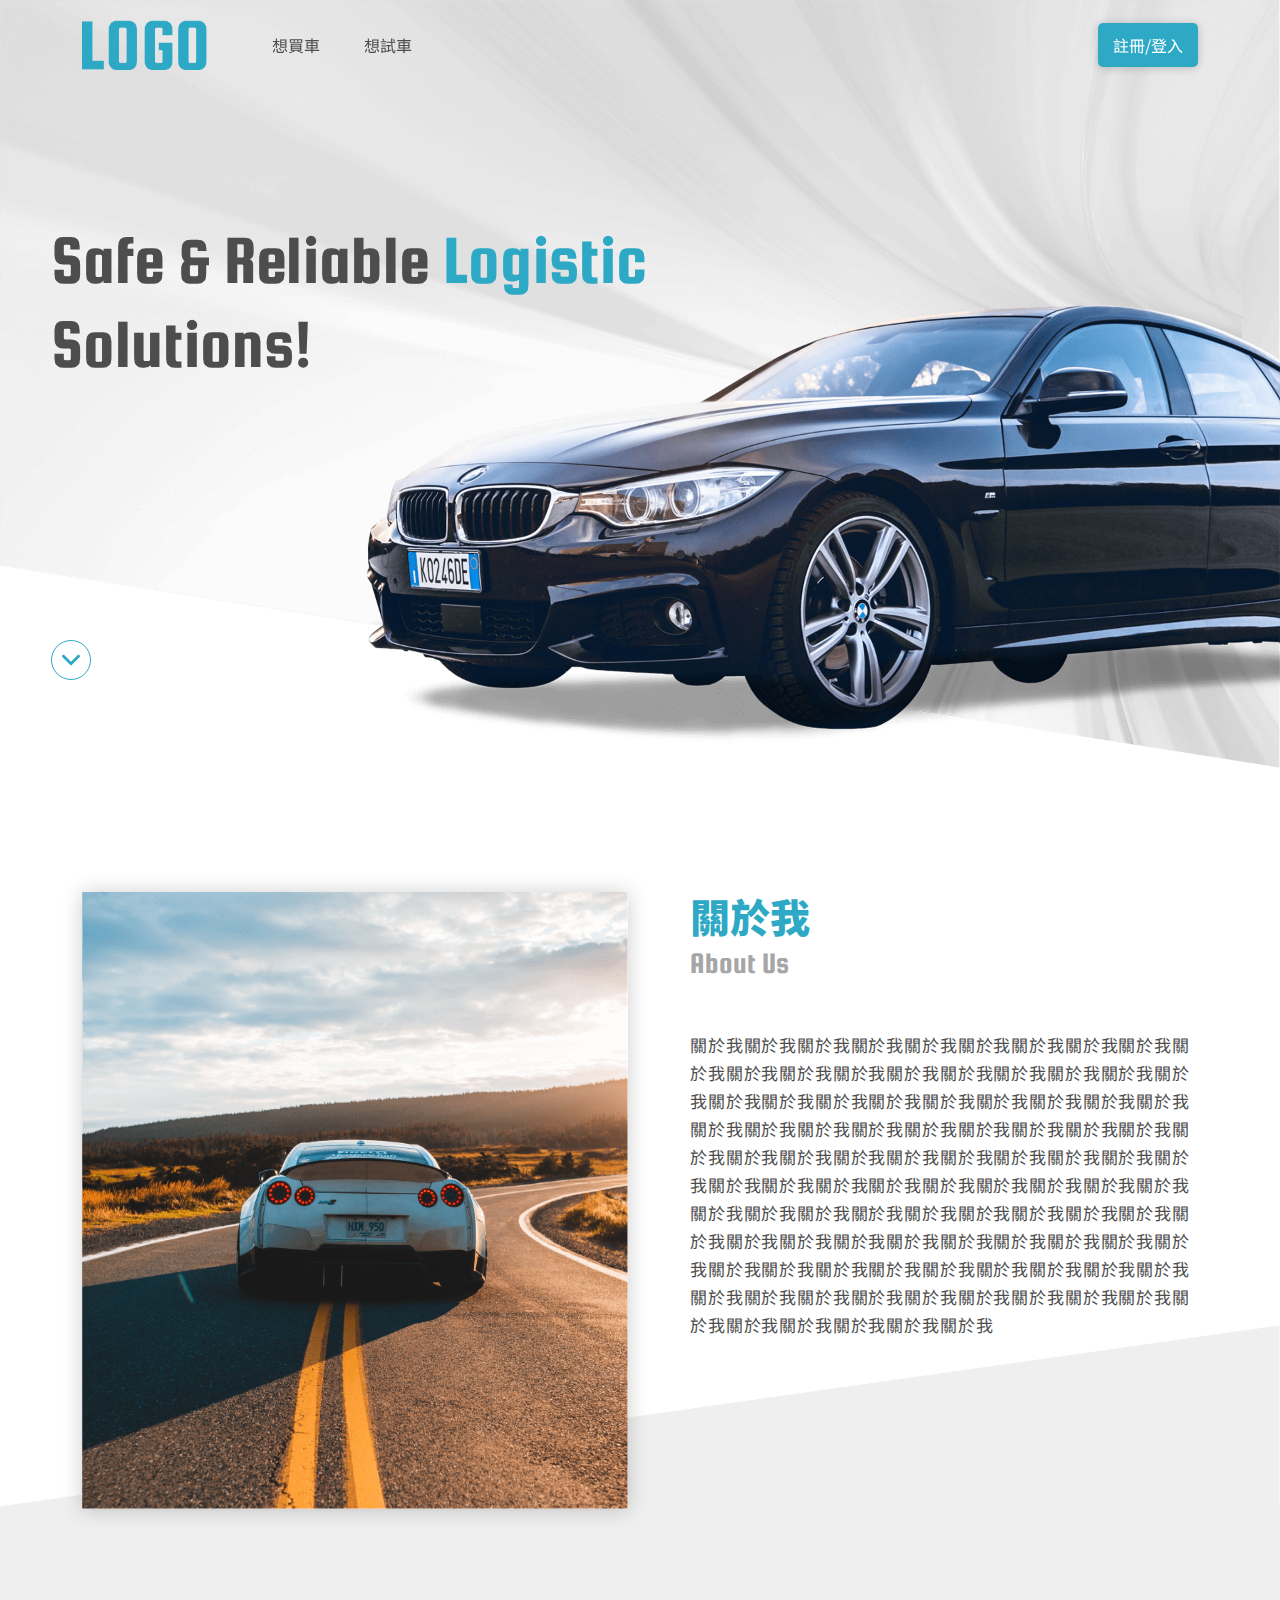
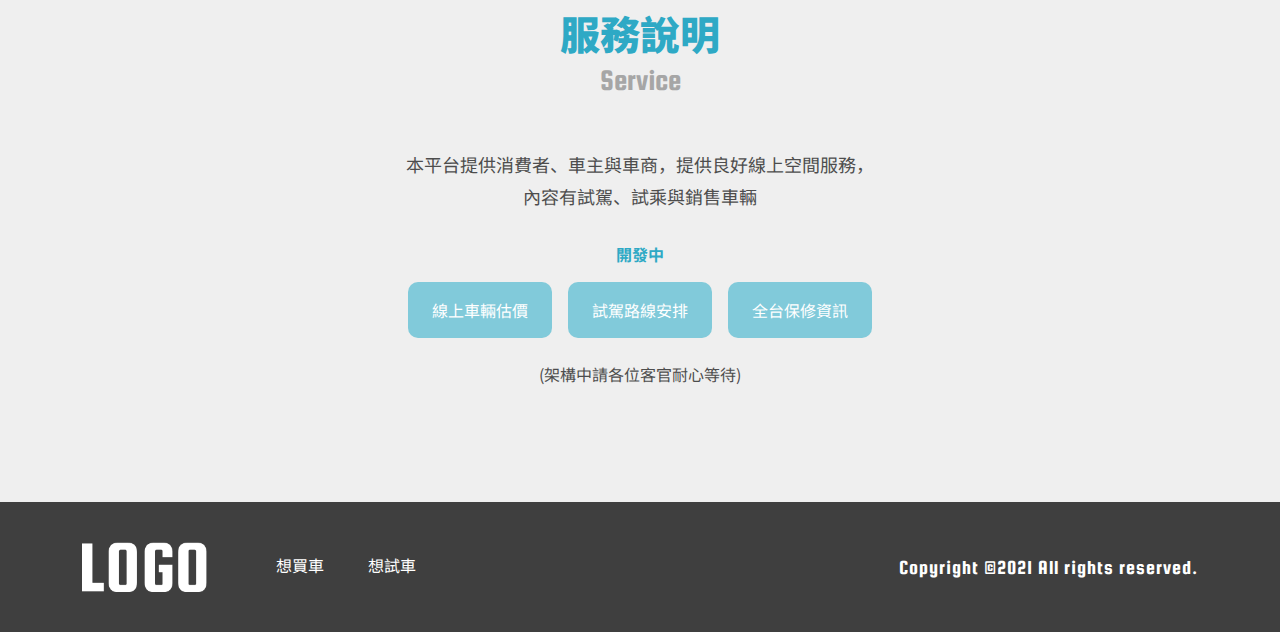
==== commit 56e7ea8a: "service" ====
--- a/index.html
+++ b/index.html
@@ -76,8 +76,8 @@
                     <input type="text" placeholder="密碼" />
                     <img src="./public/img/icon_password.svg" alt="" />
                   </div>
-                  <button data-bs-dismiss="modal">
-                    <a href="#">登入</a>
+                  <button id="login-btn" data-bs-dismiss="modal">
+                    <a>登入</a>
                   </button>
                 </form>
               </div>
@@ -143,7 +143,7 @@
             <div class="dropdown">
               <ul>
                 <li><a href="./member-purse.html">個人主頁</a></li>
-                <li><a href="#">變更密碼</a></li>
+                <li><a href="./member-password.html">變更密碼</a></li>
                 <li><a href="#">登出</a></li>
               </ul>
             </div>
@@ -159,7 +159,7 @@
                 <li><a href="./want-try.html">想試車</a></li>
               </ul>
             </nav>
-        </div>
+          </div>
         </div>
       </div>
     </header>
@@ -206,14 +206,29 @@
             <p class="chinese">服務說明</p>
             <p class="english">Service</p>
           </h2>
-          <div
-            style="width: 100%; height: 500px; background-color: #d9d9d9"
-          ></div>
+          <div>
+            <p align="center" style="font-size: 18px;line-height: 1.8;margin-bottom: 30px;">本平台提供消費者、車主與車商，提供良好線上空間服務，<br>內容有試駕、試乘與銷售車輛</p>
+            <p align="center" style="color:#2ea9c5;font-weight: 700;">開發中</p>
+            <div class="d-flex justify-content-center mb-4">
+                <div class="px-sm-4 px-2 py-3 mx-2 text-center" style="background-color: #81cada;color: #fff;width: fit-content;border-radius: 10px;">線上車輛估價</div>
+                <div class="px-sm-4 px-2 py-3 mx-2 text-center" style="background-color: #81cada;color: #fff;width: fit-content;border-radius: 10px;">試駕路線安排</div>
+                <div class="px-sm-4 px-2 py-3 mx-2 text-center" style="background-color: #81cada;color: #fff;width: fit-content;border-radius: 10px;">全台保修資訊</div>
+            </div>
+            <p align="center">(架構中請各位客官耐心等待)</p>
+          </div>
         </div>
       </div>
     </main>
     <footer>
-      <div class="container d-flex flex-wrap align-items-center justify-content-between">
+      <div
+        class="
+          container
+          d-flex
+          flex-wrap
+          align-items-center
+          justify-content-between
+        "
+      >
         <div class="left">
           <img src="./public/img/LOGO-white.png" alt="" />
           <nav>
@@ -228,11 +243,14 @@
     </footer>
 
     <script src="./public/js/jquery/jquery.min.js"></script>
-    <script src="./public/js/bootstrap/bootstrap.min.js"></script>
     <script src="./public/js/bootstrap/bootstrap.bundle.min.js"></script>
     <script src="./public/js/index.js"></script>
 
     <script>
+      // $("#login-btn").click(function () {
+      //   $("#login-modal").hide().hide.bs.modal;
+      // });
+
       var scrollHeight = 90;
       if ($(window).scrollTop() > scrollHeight) {
         $("header").addClass("scrolldown");
@@ -247,11 +265,11 @@
         }
       });
 
-      var scrolldownTop = $(window).width()*0.65 - 70;
-      $(".scrolldown-btn").click(function(){
+      var scrolldownTop = $(window).width() * 0.65 - 70;
+      $(".scrolldown-btn").click(function () {
         console.log("click!!!");
-        $("html,body").animate({scrollTop:scrolldownTop},parseInt(100));
-      })
+        $("html,body").animate({ scrollTop: scrolldownTop }, parseInt(100));
+      });
     </script>
   </body>
 </html>
--- a/public/css/style.css
+++ b/public/css/style.css
@@ -30,10 +30,11 @@
 select,
 textarea {
   outline: none;
+  background-color: transparent !important;
 }
 
 .modal-dialog {
-  margin: 6.75rem auto 0;
+  margin: 6.75rem auto;
 }
 
 .modal-dialog .modal-header {
@@ -54,20 +55,51 @@
   background-color: #81cada;
   border-radius: 15px;
   color: #fff;
+  -webkit-transition: 0.3s;
+  transition: 0.3s;
 }
 
 .btn-box button.check a {
   color: #fff;
+}
+
+.btn-box button.check:hover {
+  background-color: #32bedd;
+}
+
+.btn-box button.check.unable {
+  background-color: #bebebe;
 }
 
 .btn-box button.cancel {
   border: 1px solid #2ea9c5;
   border-radius: 15px;
   color: #2ea9c5;
+  -webkit-transition: 0.3s;
+  transition: 0.3s;
 }
 
 .btn-box button.cancel a {
   color: #2ea9c5;
+}
+
+.btn-box button.cancel:hover {
+  border-color: #81cada;
+  color: #fff;
+  background-color: #81cada;
+}
+
+.btn-box button.cancel:hover a {
+  color: #fff;
+}
+
+.btn-box button.cancel.unable {
+  background-color: #bebebe;
+  color: #fff;
+}
+
+.btn-box button.cancel.unable a {
+  color: #fff;
 }
 
 main {
@@ -81,6 +113,13 @@
 
 input[type="number"] {
   -moz-appearance: textfield;
+}
+
+.fancybox-wrap {
+  top: 50% !important;
+  left: 50% !important;
+  -webkit-transform: translate(-50%, -50%);
+          transform: translate(-50%, -50%);
 }
 
 @media screen and (max-width: 575px) {
@@ -121,6 +160,16 @@
   -webkit-box-shadow: 0px 1px 10px rgba(0, 0, 0, 0.15);
           box-shadow: 0px 1px 10px rgba(0, 0, 0, 0.15);
   border-radius: 15px;
+}
+
+#login-modal .modal-header nav .nav button.active:hover {
+  color: #fff;
+  font-weight: 400;
+}
+
+#login-modal .modal-header nav .nav button:hover {
+  color: #2ea9c5;
+  font-weight: 700;
 }
 
 #login-modal .modal-body {
@@ -167,10 +216,31 @@
   border: 1px solid #2ea9c5;
   border-radius: 15px;
   color: #2ea9c5;
+  -webkit-transition: 0.3s;
+  transition: 0.3s;
 }
 
 #login-modal .modal-body form button a {
   color: #2ea9c5;
+}
+
+#login-modal .modal-body form button:hover {
+  border-color: #81cada;
+  color: #fff;
+  background-color: #81cada;
+}
+
+#login-modal .modal-body form button:hover a {
+  color: #fff;
+}
+
+#login-modal .modal-body form button.unable {
+  background-color: #bebebe;
+  color: #fff;
+}
+
+#login-modal .modal-body form button.unable a {
+  color: #fff;
 }
 
 header {
@@ -223,6 +293,10 @@
   border-radius: 5px;
   -webkit-box-shadow: 0px 1px 10px rgba(0, 0, 0, 0.2);
           box-shadow: 0px 1px 10px rgba(0, 0, 0, 0.2);
+}
+
+header > div .right .login-btn:hover {
+  background-color: #1fbee2;
 }
 
 header > div .right .member-btn {
@@ -469,6 +543,12 @@
   -webkit-box-shadow: 0px 1px 10px rgba(0, 0, 0, 0.2);
           box-shadow: 0px 1px 10px rgba(0, 0, 0, 0.2);
   border-radius: 5px;
+  -webkit-transition: 0.3s;
+  transition: 0.3s;
+}
+
+.page-box .gotopage button:hover {
+  background-color: #32bedd;
 }
 
 .page-box.member-page {
@@ -521,6 +601,7 @@
       -ms-flex-align: center;
           align-items: center;
   margin-bottom: 20px;
+  cursor: pointer;
 }
 
 .equipped ul li .check-box {
@@ -553,12 +634,12 @@
   opacity: 0;
 }
 
-.equipped ul li .check-box.active {
+.equipped ul li.active .check-box {
   background-color: #2ea9c5;
   border-color: #2ea9c5;
 }
 
-.equipped ul li .check-box.active i {
+.equipped ul li.active .check-box i {
   opacity: 1;
 }
 
@@ -574,1086 +655,7 @@
   margin-bottom: 30px;
 }
 
-@media screen and (max-width: 1024px) {
-  header > div .right .member-btn:hover .dropdown {
-    display: none;
-  }
-}
-
-@media screen and (max-width: 768px) {
-  header {
-    height: 70px;
-  }
-  header > div .left img {
-    height: 30px;
-  }
-  header > div .left nav {
-    display: none;
-  }
-  header > div .right .login-btn {
-    padding: 5px 10px;
-    font-size: 14px;
-  }
-  header > div .right #menu-icon {
-    display: inline-block;
-  }
-  footer .left {
-    width: 100%;
-    display: -webkit-box;
-    display: -ms-flexbox;
-    display: flex;
-    -webkit-box-align: center;
-        -ms-flex-align: center;
-            align-items: center;
-    -webkit-box-pack: justify;
-        -ms-flex-pack: justify;
-            justify-content: space-between;
-  }
-  footer .left nav {
-    margin: 0;
-  }
-  footer .left nav ul li {
-    margin-right: 20px;
-  }
-  footer .right {
-    width: 100%;
-    margin-top: 50px;
-    text-align: center;
-  }
-}
-
-@media screen and (max-width: 575px) {
-  #login-modal .modal-body {
-    padding: 40px 20px 60px;
-  }
-  footer .left img {
-    height: 40px;
-  }
-}
-
-@media screen and (max-width: 414px) {
-  .common-tab button {
-    margin-right: 10px;
-    padding: 15px 20px;
-  }
-}
-
-@media screen and (min-width: 769px) {
-  header > div .left {
-    display: inline-block;
-  }
-}
-
-.home-banner {
-  width: 100%;
-  padding-bottom: 65%;
-  background-image: url(../img/index_banner.png);
-  background-size: contain;
-  background-position: center top;
-  background-repeat: no-repeat;
-  position: relative;
-}
-
-.home-banner h1 {
-  font-family: "Squada One", cursive;
-  line-height: 1.2;
-  position: absolute;
-  top: 17vw;
-  left: 4vw;
-  font-size: 70px;
-}
-
-.home-banner h1 span {
-  color: #2ea9c5;
-}
-
-.home-banner .scrolldown-btn {
-  position: absolute;
-  left: 4vw;
-  top: 50vw;
-  border: 1px solid #2ea9c5;
-  height: 40px;
-  width: 40px;
-}
-
-.home-banner .scrolldown-btn img {
-  width: 18px;
-}
-
-.second-title {
-  margin-bottom: 50px;
-}
-
-.second-title .chinese {
-  font-weight: 900;
-  font-size: 40px;
-  margin-bottom: 5px;
-  color: #2ea9c5;
-}
-
-.second-title .english {
-  font-family: "Squada One", cursive;
-  font-size: 30px;
-  color: #a6a6a6;
-}
-
-.about {
-  position: relative;
-  padding: 60px 0;
-  background-image: url(../img/index_bg.png);
-  background-size: contain;
-  background-position: center bottom;
-  background-repeat: no-repeat;
-}
-
-.about .about-pic {
-  width: 100%;
-  -webkit-box-shadow: 0px 1px 20px rgba(0, 0, 0, 0.2);
-          box-shadow: 0px 1px 20px rgba(0, 0, 0, 0.2);
-}
-
-.about .text {
-  padding-left: 50px;
-}
-
-.about .text .content {
-  font-size: 17px;
-  line-height: 28px;
-  letter-spacing: 0.05em;
-}
-
-.service {
-  background-color: #EFEFEF;
-  padding: 40px 0 100px;
-}
-
-.service .second-title {
-  text-align: center;
-}
-
-@media screen and (max-width: 991px) {
-  .home-banner h1 {
-    font-size: 55px;
-  }
-}
-
-@media screen and (max-width: 767px) {
-  .second-title {
-    margin-bottom: 30px;
-  }
-  .home-banner h1 {
-    font-size: 45px;
-  }
-  .about .text {
-    padding-left: calc(var(--bs-gutter-x) / 2);
-    padding-top: 50px;
-  }
-}
-
-@media screen and (max-width: 575px) {
-  .home-banner {
-    background-image: url(../img/index_banner_mobile.png);
-    padding-bottom: 125%;
-  }
-  .home-banner h1 {
-    font-size: 45px;
-    top: 37vw;
-  }
-  .home-banner .scrolldown-btn {
-    top: 70vw;
-  }
-}
-
-@media screen and (max-width: 414px) {
-  .home-banner h1 {
-    font-size: 35px;
-    top: 37vw;
-  }
-  .home-banner .scrolldown-btn {
-    top: 70vw;
-    width: 30px;
-    height: 30px;
-  }
-  .home-banner .scrolldown-btn img {
-    width: 14px;
-  }
-}
-
-@media screen and (max-width: 320px) {
-  .home-banner h1 {
-    font-size: 25px;
-  }
-}
-
-.page-banner {
-  background-size: cover;
-  background-position: center center;
-  background-repeat: no-repeat;
-  position: relative;
-}
-
-.page-banner .dark {
-  width: 100%;
-  height: 100%;
-  position: absolute;
-  top: 0;
-  left: 0;
-  background: linear-gradient(179.86deg, rgba(0, 0, 0, 0) 0.12%, rgba(0, 0, 0, 0.512) 85.25%);
-}
-
-.page-banner .bg {
-  position: absolute;
-  width: 100%;
-  left: 0;
-  bottom: -1px;
-}
-
-.want-banner {
-  width: 100%;
-  padding-bottom: 50%;
-}
-
-.want-banner.buy {
-  background-image: url(../img/buy_banner.png);
-}
-
-.want-banner.try {
-  background-image: url(../img/try_banner.png);
-}
-
-.want-banner .choice-search-box {
-  z-index: 10;
-  position: absolute;
-  left: 50%;
-  -webkit-transform: translateX(-50%);
-          transform: translateX(-50%);
-  top: 17vw;
-}
-
-.want-banner .choice-search-box .choice .choice-outer {
-  position: relative;
-}
-
-.want-banner .choice-search-box .choice .choice-outer .try-tab {
-  position: absolute;
-  bottom: calc(100% + 15px);
-  left: 0;
-}
-
-.want-banner .choice-search-box .choice .choice-outer .try-tab li {
-  display: inline-block;
-  margin-right: 8px;
-  background: #ffffff;
-  -webkit-box-shadow: 0px 1px 10px rgba(0, 0, 0, 0.25);
-          box-shadow: 0px 1px 10px rgba(0, 0, 0, 0.25);
-  padding: 3px 10px;
-  cursor: pointer;
-}
-
-.want-banner .choice-search-box .choice .choice-outer .try-tab li.active {
-  background-color: #81cada;
-  color: #fff;
-}
-
-.want-banner .choice-search-box .choice .choice-outer .choice-box {
-  -webkit-box-shadow: 0px 1px 10px rgba(0, 0, 0, 0.15);
-          box-shadow: 0px 1px 10px rgba(0, 0, 0, 0.15);
-  border-radius: 10px;
-  height: 60px;
-  padding: 10px;
-  background-color: #fff;
-}
-
-.want-banner .choice-search-box .choice .choice-outer .choice-box .you-choose {
-  width: 100px;
-  text-align: center;
-  color: #828282;
-  position: relative;
-}
-
-.want-banner .choice-search-box .choice .choice-outer .choice-box .you-choose::after {
-  width: 1px;
-  height: 100%;
-  position: absolute;
-  content: "";
-  background-color: #bebebe;
-  right: 0;
-  top: 0;
-}
-
-.want-banner .choice-search-box .choice .choice-outer .choice-box > div {
-  width: calc(100% - 100px);
-}
-
-.want-banner .choice-search-box .choice .choice-outer .choice-box > div .choice-label {
-  padding: 5px 8px;
-  background-color: #81cada;
-  border-radius: 8px;
-}
-
-.want-banner .choice-search-box .choice .choice-outer .choice-box > div .choice-label span {
-  color: #fff;
-  font-size: 16px;
-}
-
-.want-banner .choice-search-box .choice .choice-outer .choice-box > div .choice-label img {
-  width: 15px;
-  display: block;
-  margin-left: 10px;
-  cursor: pointer;
-}
-
-.want-banner .choice-search-box .choice .choice-outer .cc-box {
-  position: absolute;
-  width: 100%;
-  background-color: #fff;
-  left: 0;
-  top: calc(100% + 10px);
-  padding: 10px;
-  -webkit-box-shadow: 0px 1px 15px rgba(0, 0, 0, 0.15);
-          box-shadow: 0px 1px 15px rgba(0, 0, 0, 0.15);
-}
-
-.want-banner .choice-search-box .choice .choice-outer .cc-box .choice-content {
-  margin-bottom: 20px;
-}
-
-.want-banner .choice-search-box .choice .choice-outer .cc-box .choice-content:last-child {
-  margin-bottom: 0;
-}
-
-.want-banner .choice-search-box .choice .choice-outer .cc-box .choice-content .choice-title {
-  width: 15%;
-  padding: 10px;
-  background-color: #ddf4fa;
-  font-weight: 700;
-  text-align: center;
-  border-radius: 5px;
-}
-
-.want-banner .choice-search-box .choice .choice-outer .cc-box .choice-content .content {
-  width: 85%;
-  padding-left: 10px;
-}
-
-.want-banner .choice-search-box .choice .choice-outer .cc-box .choice-content .content span {
-  font-size: 15px;
-  margin-right: 10px;
-  cursor: pointer;
-}
-
-.want-banner .choice-search-box .choice .choice-outer .cc-box .choice-content .content span:last-child {
-  margin-right: 0;
-}
-
-.want-banner .choice-search-box .choice .choice-outer .cc-box .choice-content.brand .content {
-  width: calc(85% - 65px);
-}
-
-.want-banner .choice-search-box .choice .choice-outer .cc-box .choice-content.brand .more {
-  width: 65px;
-  line-height: 1;
-  cursor: pointer;
-}
-
-.want-banner .choice-search-box .choice .choice-outer .cc-box .choice-content.brand .more span {
-  font-size: 15px;
-  vertical-align: middle;
-}
-
-.want-banner .choice-search-box .choice .choice-outer .cc-box .choice-content.brand .more img {
-  width: 16px;
-  display: inline-block;
-  margin-left: 5px;
-  vertical-align: middle;
-}
-
-.want-banner .choice-search-box .choice .choice-outer .cc-box .choice-content.other .content > div {
-  display: inline-block;
-}
-
-.want-banner .choice-search-box .choice .choice-outer .cc-box .choice-content.other .content > div span {
-  font-size: 13px;
-  margin-right: 0;
-}
-
-.want-banner .choice-search-box .choice .choice-outer .cc-box .choice-content.other .content > div img {
-  display: inline-block;
-  width: 10px;
-  margin-left: 5px;
-}
-
-.want-banner .choice-search-box .search form {
-  -webkit-box-shadow: 0px 1px 10px rgba(0, 0, 0, 0.15);
-          box-shadow: 0px 1px 10px rgba(0, 0, 0, 0.15);
-  border-radius: 10px;
-  height: 60px;
-  background-color: #fff;
-}
-
-.want-banner .choice-search-box .search form input {
-  border: 0;
-  height: 100%;
-  padding: 10px;
-  width: calc(100% - 45px);
-  border-radius: 10px 0 0 10px;
-}
-
-.want-banner .choice-search-box .search form button {
-  width: 45px;
-}
-
-.want-banner .choice-search-box .search form button img {
-  width: 23px;
-}
-
-.wt {
-  background-color: #f9f9f9;
-}
-
-.wt .want-tab {
-  margin-top: 100px;
-  position: relative;
-}
-
-.wt .want-tab .icon-box {
-  position: absolute;
-  right: 0;
-  top: 50%;
-  -webkit-transform: translateY(-50%);
-          transform: translateY(-50%);
-}
-
-.wt .want-tab .icon-box > div {
-  display: inline-block;
-  margin-left: 20px;
-  cursor: pointer;
-}
-
-.wt .want-tab .icon-box > div img {
-  width: 30px;
-}
-
-.wt .want-tab .icon-box > div.arrange .arrange2 {
-  display: none;
-}
-
-.want-tc {
-  padding: 25px 0 100px;
-}
-
-.want-tc .total-find {
-  margin-bottom: 40px;
-}
-
-.want-tc .total-find span {
-  font-weight: bold;
-  font-size: 35px;
-  color: #2ea9c5;
-  display: inline-block;
-  margin: 0 10px;
-}
-
-.want-tc .product-box {
-  margin-bottom: 40px;
-}
-
-.want-tc .product-box .pic {
-  width: 25%;
-  padding-bottom: calc(25% * 0.6);
-  position: relative;
-}
-
-.want-tc .product-box .pic img {
-  position: absolute;
-  width: 100%;
-  height: 100%;
-  -o-object-fit: cover;
-     object-fit: cover;
-}
-
-.want-tc .product-box .detail {
-  width: 45%;
-  padding: 0 20px;
-}
-
-.want-tc .product-box .detail h4 {
-  color: #13435f;
-  font-weight: bold;
-  font-size: 24px;
-  margin-bottom: 20px;
-}
-
-.want-tc .product-box .detail .content {
-  color: #8b8b8b;
-  margin-bottom: 30px;
-}
-
-.want-tc .product-box .detail .other-inform {
-  margin-bottom: 10px;
-}
-
-.want-tc .product-box .detail .other-inform > div {
-  display: inline-block;
-  margin-right: 20px;
-  line-height: 1;
-}
-
-.want-tc .product-box .detail .other-inform > div img {
-  width: 15px;
-  vertical-align: middle;
-}
-
-.want-tc .product-box .detail .other-inform > div span {
-  color: #bebebe;
-  vertical-align: middle;
-  margin-left: 5px;
-}
-
-.want-tc .product-box .detail .audit {
-  padding: 3px 0;
-  border: 1px solid #2ea9c5;
-  color: #2ea9c5;
-  border-radius: 5px;
-  width: 100px;
-  text-align: center;
-  font-size: 14px;
-}
-
-.want-tc .product-box .main-inform {
-  width: 30%;
-}
-
-.want-tc .product-box .main-inform .price {
-  font-weight: bold;
-  font-size: 40px;
-  color: #2ea9c5;
-}
-
-.product-box .bigpic {
-  padding-bottom: 10px;
-}
-
-.product-box .bigpic .swiper-slide {
-  width: 100%;
-  padding-bottom: 100%;
-  position: relative;
-}
-
-.product-box .bigpic .swiper-slide img {
-  position: absolute;
-  width: 100%;
-  height: 100%;
-  -o-object-fit: cover;
-     object-fit: cover;
-}
-
-.product-box .bigpic .swiper-button-next:after, .product-box .bigpic .swiper-button-prev:after {
-  font-size: 35px;
-}
-
-.product-box .product-swiper .swiper-slide {
-  width: 25%;
-  padding-bottom: 20%;
-  position: relative;
-  opacity: 0.4;
-}
-
-.product-box .product-swiper .swiper-slide img {
-  position: absolute;
-  width: 100%;
-  height: 100%;
-  -o-object-fit: cover;
-     object-fit: cover;
-}
-
-.product-box .product-swiper .swiper-slide-thumb-active {
-  opacity: 1;
-}
-
-.product-box #product .swiper-slide {
-  cursor: pointer;
-}
-
-.product-box #product .swiper-slide .pic {
-  width: 100%;
-  padding-bottom: 67%;
-}
-
-.product-box #product .swiper-slide .pic img {
-  position: absolute;
-  width: 100%;
-  height: 100%;
-  -o-object-fit: cover;
-     object-fit: cover;
-}
-
-.product-box #product .swiper-slide .pic .dark {
-  position: absolute;
-  width: 100%;
-  height: 100%;
-  background: rgba(0, 0, 0, 0.6);
-  opacity: 1;
-}
-
-.product-box #product .swiper-slide.active .pic .dark {
-  opacity: 0;
-}
-
-.product-box #product .arrow {
-  position: absolute;
-  top: 50%;
-  z-index: 10;
-}
-
-.product-box #product .arrow img {
-  width: 8px;
-}
-
-.product-box #product .arrow.Pprev {
-  left: 5px;
-  -webkit-transform: translateY(-50%) scaleX(-1);
-          transform: translateY(-50%) scaleX(-1);
-}
-
-.product-box #product .arrow.Pnext {
-  right: 5px;
-  -webkit-transform: translateY(-50%);
-          transform: translateY(-50%);
-}
-
-.product-detail {
-  padding-left: 20px;
-}
-
-.product-detail h1 {
-  font-weight: bold;
-  font-size: 30px;
-  line-height: 51px;
-  color: #13435f;
-  margin-bottom: 25px;
-}
-
-.product-detail .intro {
-  margin-bottom: 15px;
-}
-
-.product-detail .price {
-  font-size: 40px;
-  color: #2ea9c5;
-  font-weight: 700;
-  margin: 0;
-}
-
-.product-detail .certi > div {
-  display: inline-block;
-  margin-left: 10px;
-  line-height: 20px;
-}
-
-.product-detail .certi > div img {
-  width: 20px;
-  vertical-align: middle;
-}
-
-.product-detail .certi > div a {
-  text-decoration: underline;
-  vertical-align: middle;
-}
-
-.product-detail .certi > div.number a {
-  color: #7eb751;
-}
-
-.product-detail .certi > div.number.not a {
-  color: #bebebe;
-}
-
-.product-detail .certi > div.prize {
-  color: #ffcb14;
-}
-
-.product-detail .certi > div.prize a {
-  color: #ffcb14;
-}
-
-.product-detail .certi > div.prize.not a {
-  color: #bebebe;
-}
-
-.product-detail .inform {
-  margin: 25px 0;
-}
-
-.product-detail .inform > div > div {
-  margin: 13px 0;
-}
-
-.product-detail .inform > div > div .label {
-  background-color: #bebebe;
-  color: #fff;
-  padding: 5px 8px;
-  border-radius: 3px;
-  font-size: 13px;
-  margin-bottom: 5px;
-  width: -webkit-fit-content;
-  width: -moz-fit-content;
-  width: fit-content;
-}
-
-.product-detail .inform > div > div p {
-  font-weight: bold;
-  font-size: 22px;
-  margin: 0;
-}
-
-.product-detail .contact > div {
-  display: inline-block;
-  margin-right: 15px;
-  padding: 13px 16px;
-  line-height: 1;
-  background-color: #81cada;
-}
-
-.product-detail .contact > div img {
-  width: 25px;
-  vertical-align: middle;
-}
-
-.product-detail .contact > div span {
-  color: #fff;
-  padding-left: 10px;
-  vertical-align: middle;
-}
-
-.product-detail .reserve {
-  background-color: #81cada;
-  border-radius: 15px;
-  color: #fff;
-  -webkit-box-shadow: 0px 1px 10px rgba(0, 0, 0, 0.15);
-          box-shadow: 0px 1px 10px rgba(0, 0, 0, 0.15);
-  line-height: 1;
-  padding: 13px 19px;
-}
-
-.product-detail .reserve a {
-  color: #fff;
-}
-
-.product-detail .reserve img {
-  width: 25px;
-  vertical-align: middle;
-}
-
-.product-detail .reserve span {
-  color: #fff;
-  vertical-align: middle;
-  margin-left: 10px;
-}
-
-.product-detail #reserve-modal .modal-content {
-  padding: 40px;
-}
-
-.product-detail #reserve-modal .modal-content .modal-header {
-  border: 0;
-  padding: 0;
-}
-
-.product-detail #reserve-modal .modal-content .modal-header h4 {
-  text-align: center;
-  font-size: 18px;
-  font-weight: 700;
-  color: #2ea9c5;
-  width: 100%;
-}
-
-.product-detail #reserve-modal .modal-content .modal-body {
-  padding: 30px 0 0;
-}
-
-.product-detail #reserve-modal .modal-content .modal-body .input-box {
-  width: 100%;
-}
-
-.product-detail #reserve-modal .modal-content .modal-body .input-box .form-title {
-  width: 15%;
-  font-weight: 700;
-}
-
-.product-detail #reserve-modal .modal-content .modal-body .input-box input {
-  width: 85%;
-  border: 1px solid #bebebe;
-  border-radius: 5px;
-  height: 40px;
-  padding: 0 10px;
-}
-
-.product-detail #reserve-modal .modal-content .modal-body .area-box {
-  width: 100%;
-  margin: 20px 0;
-}
-
-.product-detail #reserve-modal .modal-content .modal-body .area-box .form-title {
-  width: 15%;
-  font-weight: 700;
-}
-
-.product-detail #reserve-modal .modal-content .modal-body .area-box .area {
-  width: 85%;
-}
-
-.product-detail #reserve-modal .modal-content .modal-body .area-box .area input {
-  width: calc(50% - 7.5px);
-  border: 1px solid #bebebe;
-  border-radius: 5px;
-  height: 40px;
-  padding: 0 10px;
-}
-
-.product-detail #reserve-modal .modal-content .modal-body .area-box .area span {
-  width: 15px;
-  text-align: center;
-}
-
-.product-detail #reserve-modal .modal-content .modal-body .btn-box {
-  margin-top: 40px;
-}
-
-.product-detail #reserve-modal .modal-content .modal-body .btn-box button {
-  padding: 15px 0;
-  width: 150px;
-  margin: 0 10px;
-}
-
-.product-detail #reserve-modal .modal-content .modal-body .btn-box button.notice {
-  background-color: #81cada;
-  border-radius: 15px;
-  color: #fff;
-}
-
-.product-detail #reserve-modal .modal-content .modal-body .btn-box button.notice a {
-  color: #fff;
-}
-
-.product-detail #reserve-modal .modal-content .modal-body .btn-box button.cancel {
-  border: 1px solid #2ea9c5;
-  border-radius: 15px;
-  color: #2ea9c5;
-}
-
-.product-detail #reserve-modal .modal-content .modal-body .btn-box button.cancel a {
-  color: #2ea9c5;
-}
-
-.product-intro {
-  margin: 70px auto 100px;
-  width: 100%;
-}
-
-.product-intro .intro-tab {
-  margin-bottom: 40px;
-}
-
-.product-intro .intro-tc #equipped .equipped-list .check-pic {
-  margin-right: 10px;
-}
-
-.product-intro .intro-tc #equipped .equipped-list .check-pic img.noequipped {
-  display: none;
-}
-
-.product-intro .intro-tc #equipped .equipped-list.nothave .check-pic img.has-equipped {
-  display: none;
-}
-
-.product-intro .intro-tc #equipped .equipped-list.nothave .check-pic img.noequipped {
-  display: inline-block;
-}
-
-.product-intro .intro-tc #equipped .equipped-list.nothave span {
-  color: #bebebe;
-}
-
-@media screen and (max-width: 991px) {
-  .product-detail h1 {
-    font-size: 22px;
-    line-height: 35px;
-    margin-bottom: 10px;
-  }
-  .product-detail .price {
-    font-size: 30px;
-  }
-  .product-detail .inform {
-    margin: 15px 0;
-  }
-  .product-detail .inform > div > div p {
-    font-size: 20px;
-  }
-  .product-detail .contact {
-    display: -webkit-box;
-    display: -ms-flexbox;
-    display: flex;
-    -webkit-box-pack: justify;
-        -ms-flex-pack: justify;
-            justify-content: space-between;
-    -webkit-box-align: center;
-        -ms-flex-align: center;
-            align-items: center;
-    -ms-flex-wrap: wrap;
-        flex-wrap: wrap;
-  }
-  .product-detail .contact > div {
-    width: 48%;
-    margin: 0;
-    padding: 12px;
-    text-align: center;
-  }
-  .product-detail .contact > div img {
-    width: 20px;
-  }
-}
-
-@media screen and (max-width: 767px) {
-  .product-detail {
-    margin-top: 40px;
-  }
-}
-
-@media screen and (max-width: 575px) {
-  .product-intro .intro-tab {
-    padding: 0 20px 20px;
-  }
-}
-
-@media screen and (max-width: 414px) {
-  .product-detail #reserve-modal .modal-content {
-    padding: 40px 20px;
-  }
-  .product-detail #reserve-modal .modal-content .modal-body .input-box {
-    -ms-flex-wrap: wrap;
-        flex-wrap: wrap;
-  }
-  .product-detail #reserve-modal .modal-content .modal-body .input-box .form-title {
-    width: 100%;
-    margin-bottom: 10px;
-  }
-  .product-detail #reserve-modal .modal-content .modal-body .input-box input {
-    width: 100%;
-  }
-  .product-detail #reserve-modal .modal-content .modal-body .area-box {
-    -ms-flex-wrap: wrap;
-        flex-wrap: wrap;
-  }
-  .product-detail #reserve-modal .modal-content .modal-body .area-box .form-title {
-    width: 100%;
-    margin-bottom: 10px;
-  }
-  .product-detail #reserve-modal .modal-content .modal-body .area-box .area {
-    width: 100%;
-  }
-  .product-detail > div {
-    -ms-flex-wrap: wrap;
-        flex-wrap: wrap;
-  }
-  .product-detail > div .price {
-    width: 100%;
-    margin-bottom: 15px;
-  }
-  .product-detail .inform > div > div {
-    width: 50%;
-  }
-}
-
-@media screen and (max-width: 375px) {
-  .product-detail .contact > div {
-    width: 100%;
-    margin-bottom: 20px;
-  }
-}
-
-.publish-btn {
-  padding: 15px 30px;
-  border-radius: 100px;
-  background-color: #ddf4fa;
-  -webkit-box-shadow: 0px 1px 10px rgba(0, 0, 0, 0.15);
-          box-shadow: 0px 1px 10px rgba(0, 0, 0, 0.15);
-  position: fixed;
-  bottom: 80px;
-  right: 40px;
-}
-
-.publish-btn a {
-  display: block;
-  width: 100%;
-  height: 100%;
-}
-
-.publish-btn a img {
-  width: 35px;
-}
-
-.publish-btn a span {
-  color: #2ea9c5;
-  font-weight: bold;
-  font-size: 18px;
-  margin-left: 15px;
-}
-
-.publish-banner {
-  width: 100%;
-  padding-bottom: 60%;
-}
-
-.publish-banner.buy {
-  background-image: url(../img/publish-buy_banner.png);
-}
-
-.publish-banner.try {
-  background-image: url(../img/publish-try_banner.png);
-}
-
-.publish-banner h1 {
-  font-weight: bold;
-  font-size: 45px;
-  color: #fff;
-  text-shadow: 0 1px 10px rgba(0, 0, 0, 0.2);
-  letter-spacing: 0.05em;
-  position: absolute;
-  top: 10vw;
-  left: 50%;
-  -webkit-transform: translateX(-50%);
-          transform: translateX(-50%);
-}
-
-.publish-banner .publish-content {
-  max-width: 1000px;
-  width: 100%;
-  margin: 0 auto 0;
-  z-index: 10;
-  position: absolute;
-  top: 30vw;
-  left: 50%;
-  -webkit-transform: translateX(-50%);
-          transform: translateX(-50%);
-}
-
-.publish-banner .publish-content .form-title {
-  font-weight: 700;
-  color: #2ea9c5;
-  width: 20%;
-}
-
-.publish-banner .publish-content .form-body {
-  background: #ffffff;
-  -webkit-box-shadow: 0px 1px 20px rgba(0, 0, 0, 0.25);
-          box-shadow: 0px 1px 20px rgba(0, 0, 0, 0.25);
-  border-radius: 20px;
-  padding: 60px 40px;
-}
-
-.publish-banner .publish-content .form-body .input-box {
-  width: 100%;
+.input-box {
   display: -webkit-box;
   display: -ms-flexbox;
   display: flex;
@@ -1669,9 +671,20 @@
   position: relative;
 }
 
-.publish-banner .publish-content .form-body .input-box select,
-.publish-banner .publish-content .form-body .input-box input {
-  width: 80%;
+.input-box span {
+  font-weight: 700;
+  color: #2ea9c5;
+  width: 90px;
+}
+
+.input-box span.form-second-title {
+  font-size: 15px;
+  font-weight: 400;
+  color: #4d4d4d;
+}
+
+.input-box select,
+.input-box input {
   -webkit-appearance: none;
   -moz-appearance: none;
   appearance: none;
@@ -1679,15 +692,1587 @@
   border-radius: 5px;
   height: 40px;
   padding: 0 10px;
-}
-
-.publish-banner .publish-content .form-body .input-box .arrow {
+  width: calc(100% - 90px);
+  color: #4d4d4d;
+}
+
+.input-box .arrow {
   width: 15px;
   position: absolute;
   right: 15px;
   top: 50%;
   -webkit-transform: translateY(-50%);
           transform: translateY(-50%);
+}
+
+.input-box p {
+  width: calc(100% - 90px);
+}
+
+.input-box.structure-input span {
+  width: 115px;
+}
+
+.input-box.structure-input input, .input-box.structure-input .content-text {
+  width: calc(100% - 115px) !important;
+}
+
+@media screen and (max-width: 1024px) {
+  header > div .right .member-btn:hover .dropdown {
+    display: none;
+  }
+}
+
+@media screen and (max-width: 768px) {
+  header {
+    height: 70px;
+  }
+  header > div .left img {
+    height: 30px;
+  }
+  header > div .left nav {
+    display: none;
+  }
+  header > div .right .login-btn {
+    padding: 5px 10px;
+    font-size: 14px;
+  }
+  header > div .right #menu-icon {
+    display: inline-block;
+  }
+  footer .left {
+    width: 100%;
+    display: -webkit-box;
+    display: -ms-flexbox;
+    display: flex;
+    -webkit-box-align: center;
+        -ms-flex-align: center;
+            align-items: center;
+    -webkit-box-pack: justify;
+        -ms-flex-pack: justify;
+            justify-content: space-between;
+  }
+  footer .left nav {
+    margin: 0;
+  }
+  footer .left nav ul li {
+    margin-right: 20px;
+  }
+  footer .right {
+    width: 100%;
+    margin-top: 50px;
+    text-align: center;
+  }
+  .page-box .gotopage {
+    width: 100%;
+    margin-top: 40px;
+  }
+}
+
+@media screen and (max-width: 575px) {
+  #login-modal .modal-body {
+    padding: 40px 20px 60px;
+  }
+  footer .left img {
+    height: 40px;
+  }
+}
+
+@media screen and (max-width: 414px) {
+  .common-tab button {
+    margin-right: 10px;
+    padding: 15px 20px;
+  }
+  .publish-content .equipped ul li {
+    width: 100%;
+  }
+  .page-box {
+    padding-bottom: 40px;
+  }
+}
+
+@media screen and (min-width: 769px) {
+  header > div .left {
+    display: inline-block;
+  }
+}
+
+.home-banner {
+  width: 100%;
+  padding-bottom: 65%;
+  background-image: url(../img/index_banner.png);
+  background-size: contain;
+  background-position: center top;
+  background-repeat: no-repeat;
+  position: relative;
+}
+
+.home-banner h1 {
+  font-family: "Squada One", cursive;
+  line-height: 1.2;
+  position: absolute;
+  top: 17vw;
+  left: 4vw;
+  font-size: 70px;
+}
+
+.home-banner h1 span {
+  color: #2ea9c5;
+}
+
+.home-banner .scrolldown-btn {
+  position: absolute;
+  left: 4vw;
+  top: 50vw;
+  border: 1px solid #2ea9c5;
+  height: 40px;
+  width: 40px;
+}
+
+.home-banner .scrolldown-btn img {
+  width: 18px;
+}
+
+.second-title {
+  margin-bottom: 50px;
+}
+
+.second-title .chinese {
+  font-weight: 900;
+  font-size: 40px;
+  margin-bottom: 5px;
+  color: #2ea9c5;
+}
+
+.second-title .english {
+  font-family: "Squada One", cursive;
+  font-size: 30px;
+  color: #a6a6a6;
+}
+
+.about {
+  position: relative;
+  padding: 60px 0;
+  background-image: url(../img/index_bg.png);
+  background-size: contain;
+  background-position: center bottom;
+  background-repeat: no-repeat;
+}
+
+.about .about-pic {
+  width: 100%;
+  -webkit-box-shadow: 0px 1px 20px rgba(0, 0, 0, 0.2);
+          box-shadow: 0px 1px 20px rgba(0, 0, 0, 0.2);
+}
+
+.about .text {
+  padding-left: 50px;
+}
+
+.about .text .content {
+  font-size: 17px;
+  line-height: 28px;
+  letter-spacing: 0.05em;
+}
+
+.service {
+  background-color: #EFEFEF;
+  padding: 40px 0 100px;
+}
+
+.service .second-title {
+  text-align: center;
+}
+
+@media screen and (max-width: 991px) {
+  .home-banner h1 {
+    font-size: 55px;
+  }
+}
+
+@media screen and (max-width: 767px) {
+  .second-title {
+    margin-bottom: 30px;
+  }
+  .home-banner h1 {
+    font-size: 45px;
+  }
+  .about .text {
+    padding-left: calc(var(--bs-gutter-x) / 2);
+    padding-top: 50px;
+  }
+}
+
+@media screen and (max-width: 575px) {
+  .home-banner {
+    background-image: url(../img/index_banner_mobile.png);
+    padding-bottom: 125%;
+  }
+  .home-banner h1 {
+    font-size: 45px;
+    top: 37vw;
+  }
+  .home-banner .scrolldown-btn {
+    top: 70vw;
+  }
+}
+
+@media screen and (max-width: 414px) {
+  .home-banner h1 {
+    font-size: 35px;
+    top: 37vw;
+  }
+  .home-banner .scrolldown-btn {
+    top: 70vw;
+    width: 30px;
+    height: 30px;
+  }
+  .home-banner .scrolldown-btn img {
+    width: 14px;
+  }
+}
+
+@media screen and (max-width: 320px) {
+  .home-banner h1 {
+    font-size: 25px;
+  }
+}
+
+.page-banner {
+  background-size: cover;
+  background-position: center center;
+  background-repeat: no-repeat;
+  position: relative;
+}
+
+.page-banner .dark {
+  width: 100%;
+  height: 100%;
+  position: absolute;
+  top: 0;
+  left: 0;
+  background: linear-gradient(179.86deg, rgba(0, 0, 0, 0) 0.12%, rgba(0, 0, 0, 0.512) 85.25%);
+}
+
+.page-banner .bg {
+  position: absolute;
+  width: 100%;
+  left: 0;
+  bottom: -1px;
+}
+
+.publish-btn {
+  padding: 15px 30px;
+  border-radius: 100px;
+  background-color: #ddf4fa;
+  -webkit-box-shadow: 0px 1px 10px rgba(0, 0, 0, 0.15);
+          box-shadow: 0px 1px 10px rgba(0, 0, 0, 0.15);
+  position: fixed;
+  bottom: 80px;
+  right: 40px;
+  z-index: 100;
+  -webkit-transition: 0.3s;
+  transition: 0.3s;
+}
+
+.publish-btn a {
+  display: block;
+  width: 100%;
+  height: 100%;
+}
+
+.publish-btn a img {
+  width: 35px;
+}
+
+.publish-btn a span {
+  color: #2ea9c5;
+  font-weight: bold;
+  font-size: 18px;
+  margin-left: 15px;
+}
+
+.publish-btn:hover {
+  background-color: #bcf2ff;
+}
+
+.want-banner {
+  width: 100%;
+  z-index: 0;
+  padding-bottom: 700px;
+}
+
+.want-banner.buy {
+  background-image: url(../img/buy_banner.png);
+}
+
+.want-banner.try {
+  background-image: url(../img/try_banner.png);
+}
+
+.choice-search-box {
+  z-index: 20;
+  margin-top: -500px;
+  margin-bottom: 200px;
+}
+
+.choice-search-box .choice .choice-outer {
+  position: relative;
+}
+
+.choice-search-box .choice .choice-outer .try-tab {
+  position: absolute;
+  bottom: calc(100% + 15px);
+  left: 0;
+}
+
+.choice-search-box .choice .choice-outer .try-tab li {
+  display: inline-block;
+  margin-right: 8px;
+  background: #ffffff;
+  -webkit-box-shadow: 0px 1px 10px rgba(0, 0, 0, 0.25);
+          box-shadow: 0px 1px 10px rgba(0, 0, 0, 0.25);
+  padding: 3px 10px;
+  cursor: pointer;
+}
+
+.choice-search-box .choice .choice-outer .try-tab li.active {
+  background-color: #81cada;
+  color: #fff;
+}
+
+.choice-search-box .choice .choice-outer .choice-box {
+  -webkit-box-shadow: 0px 1px 10px rgba(0, 0, 0, 0.15);
+          box-shadow: 0px 1px 10px rgba(0, 0, 0, 0.15);
+  border-radius: 10px;
+  padding: 10px 35px 10px 10px;
+  background-color: #fff;
+  background-image: url(../img/icon_search.svg);
+  background-size: 20px 20px;
+  background-repeat: no-repeat;
+  background-position: calc(100% - 15px) center;
+}
+
+.choice-search-box .choice .choice-outer .choice-box .you-choose {
+  width: 100px;
+  text-align: center;
+  color: #828282;
+  position: relative;
+}
+
+.choice-search-box .choice .choice-outer .choice-box .you-choose::after {
+  width: 1px;
+  height: 100%;
+  position: absolute;
+  content: "";
+  background-color: #bebebe;
+  right: 0;
+  top: 0;
+}
+
+.choice-search-box .choice .choice-outer .choice-box > div {
+  width: calc(100% - 100px);
+}
+
+.choice-search-box .choice .choice-outer .choice-box > div .choice-label {
+  padding: 5px 8px;
+  background-color: #81cada;
+  border-radius: 8px;
+  margin: 5px 10px 5px 0;
+}
+
+.choice-search-box .choice .choice-outer .choice-box > div .choice-label span {
+  color: #fff;
+  font-size: 16px;
+}
+
+.choice-search-box .choice .choice-outer .choice-box > div .choice-label img {
+  width: 15px;
+  display: block;
+  margin-left: 10px;
+  cursor: pointer;
+}
+
+.choice-search-box .choice .choice-outer .choice-box > div .choice-label input {
+  display: none;
+}
+
+.choice-search-box .choice .choice-outer .cc-box {
+  width: 100%;
+  background-color: #fff;
+  margin-top: 10px;
+  padding: 10px;
+  -webkit-box-shadow: 0px 1px 15px rgba(0, 0, 0, 0.15);
+          box-shadow: 0px 1px 15px rgba(0, 0, 0, 0.15);
+}
+
+.choice-search-box .choice .choice-outer .cc-box .choice-content {
+  margin-bottom: 20px;
+}
+
+.choice-search-box .choice .choice-outer .cc-box .choice-content:last-child {
+  margin-bottom: 0;
+}
+
+.choice-search-box .choice .choice-outer .cc-box .choice-content .choice-title {
+  width: 15%;
+  padding: 10px;
+  background-color: #ddf4fa;
+  font-weight: 700;
+  text-align: center;
+  border-radius: 5px;
+}
+
+.choice-search-box .choice .choice-outer .cc-box .choice-content .content {
+  width: 85%;
+  padding-left: 10px;
+}
+
+.choice-search-box .choice .choice-outer .cc-box .choice-content .content span {
+  font-size: 15px;
+  margin-right: 10px;
+  cursor: pointer;
+}
+
+.choice-search-box .choice .choice-outer .cc-box .choice-content .content span:last-child {
+  margin-right: 0;
+}
+
+.choice-search-box .choice .choice-outer .cc-box .choice-content .content.input-box {
+  margin-bottom: 0;
+}
+
+.choice-search-box .choice .choice-outer .cc-box .choice-content.brand .more {
+  width: 65px;
+  line-height: 1;
+  cursor: pointer;
+}
+
+.choice-search-box .choice .choice-outer .cc-box .choice-content.brand .more span {
+  font-size: 15px;
+  vertical-align: middle;
+}
+
+.choice-search-box .choice .choice-outer .cc-box .choice-content.brand .more img {
+  width: 16px;
+  display: inline-block;
+  margin-left: 5px;
+  vertical-align: middle;
+}
+
+.choice-search-box .choice .choice-outer .cc-box .choice-content.other .content > .other-option {
+  display: inline-block;
+  position: relative;
+  margin-right: 15px;
+}
+
+.choice-search-box .choice .choice-outer .cc-box .choice-content.other .content > .other-option:last-child {
+  margin-right: 0;
+}
+
+.choice-search-box .choice .choice-outer .cc-box .choice-content.other .content > .other-option span {
+  font-size: 13px;
+  margin-right: 0;
+}
+
+.choice-search-box .choice .choice-outer .cc-box .choice-content.other .content > .other-option img {
+  display: inline-block;
+  width: 10px;
+  margin-left: 5px;
+}
+
+.choice-search-box .choice .choice-outer .cc-box .choice-content.other .content > .other-option > .dropdown-list {
+  position: absolute;
+  top: calc(100% + 5px);
+  left: 0;
+  background-color: #fff;
+  -webkit-box-shadow: 0 1px 10px rgba(0, 0, 0, 0.15);
+          box-shadow: 0 1px 10px rgba(0, 0, 0, 0.15);
+  padding: 10px 15px;
+  width: 100px;
+  display: -webkit-box;
+  display: -ms-flexbox;
+  display: flex;
+  -ms-flex-wrap: wrap;
+      flex-wrap: wrap;
+  -webkit-box-pack: justify;
+      -ms-flex-pack: justify;
+          justify-content: space-between;
+  display: none;
+  z-index: 30;
+}
+
+.choice-search-box .choice .choice-outer .cc-box .choice-content.other .content > .other-option > .dropdown-list.active {
+  display: -webkit-box;
+  display: -ms-flexbox;
+  display: flex;
+}
+
+.choice-search-box .choice .choice-outer .cc-box .choice-content.other .content > .other-option > .dropdown-list .select-item input {
+  display: none;
+}
+
+.choice-search-box .choice .choice-outer .cc-box .choice-content.other .content > .other-option > .dropdown-list > li {
+  font-size: 15px;
+  margin: 10px 0;
+  cursor: pointer;
+}
+
+.choice-search-box .choice .choice-outer .cc-box .choice-content.other .content > .other-option > .dropdown-list > li:hover {
+  color: #2ea9c5;
+}
+
+.choice-search-box .choice .choice-outer .cc-box .choice-content.other .content > .other-option > .dropdown-list.area-list {
+  width: 360px;
+}
+
+.choice-search-box .choice .choice-outer .cc-box .choice-content.other .content > .other-option > .dropdown-list.area-list .area-class {
+  cursor: none;
+  margin: 0;
+}
+
+.choice-search-box .choice .choice-outer .cc-box .choice-content.other .content > .other-option > .dropdown-list.area-list .area-class:hover {
+  color: #4d4d4d;
+}
+
+.choice-search-box .choice .choice-outer .cc-box .choice-content.other .content > .other-option > .dropdown-list.area-list .area-class .area-title {
+  width: 65px;
+}
+
+.choice-search-box .choice .choice-outer .cc-box .choice-content.other .content > .other-option > .dropdown-list.area-list .area-class .inner-list {
+  width: calc(100% - 65px);
+}
+
+.choice-search-box .choice .choice-outer .cc-box .choice-content.other .content > .other-option > .dropdown-list.area-list .area-class .inner-list ul li {
+  display: inline-block;
+  margin: 0 10px 20px 0;
+}
+
+.choice-search-box .choice .choice-outer .cc-box .choice-content.other .content > .other-option > .dropdown-list.area-list .area-class .inner-list ul li:hover {
+  color: #2ea9c5;
+}
+
+.choice-search-box .choice .choice-outer .cc-box .choice-content.other .content > .other-option > .dropdown-list.color-list {
+  width: 200px;
+}
+
+.choice-search-box .choice .choice-outer .cc-box .choice-content.other .content > .other-option > .dropdown-list.fuel-list {
+  width: 130px;
+}
+
+.choice-search-box .choice .choice-outer .cc-box .choice-content.other .content > .other-option > .dropdown-list.person-list {
+  width: 200px;
+}
+
+.choice-search-box .choice .choice-outer .cc-box .choice-content.other .content > .other-option > .dropdown-list.exhaust-list {
+  width: 120px;
+  left: inherit;
+  right: 0;
+}
+
+.choice-search-box .search form {
+  -webkit-box-shadow: 0px 1px 10px rgba(0, 0, 0, 0.15);
+          box-shadow: 0px 1px 10px rgba(0, 0, 0, 0.15);
+  border-radius: 10px;
+  height: 60px;
+  background-color: #fff;
+}
+
+.choice-search-box .search form input {
+  border: 0;
+  height: 100%;
+  padding: 10px;
+  width: calc(100% - 45px);
+  border-radius: 10px 0 0 10px;
+}
+
+.choice-search-box .search form button {
+  width: 45px;
+}
+
+.choice-search-box .search form button img {
+  width: 23px;
+}
+
+.wt {
+  background-color: #f9f9f9;
+  padding: 0 20px;
+}
+
+.wt .want-tab {
+  margin-top: 100px;
+  position: relative;
+}
+
+.wt .want-tab .icon-box {
+  position: absolute;
+  right: 0;
+  top: 50%;
+  -webkit-transform: translateY(-50%);
+          transform: translateY(-50%);
+  z-index: 10;
+}
+
+.wt .want-tab .icon-box .order {
+  display: inline-block;
+  margin-left: 20px;
+  line-height: 1;
+}
+
+.wt .want-tab .icon-box .order span {
+  margin-right: 10px;
+  vertical-align: middle;
+}
+
+.wt .want-tab .icon-box .order span.order-name {
+  color: #2ea9c5;
+  font-weight: 600;
+}
+
+.wt .want-tab .icon-box .order img {
+  width: 23px;
+  vertical-align: middle;
+  cursor: pointer;
+}
+
+.wt .want-tab .icon-box .order-list {
+  position: absolute;
+  top: calc(100% + 10px);
+  right: 0;
+  background-color: #fff;
+  padding: 10px;
+  border: 1px solid #bebebe;
+  -webkit-box-shadow: 0 1px 10px rgba(0, 0, 0, 0.15);
+          box-shadow: 0 1px 10px rgba(0, 0, 0, 0.15);
+  min-width: 150px;
+  display: none;
+}
+
+.wt .want-tab .icon-box .order-list li {
+  margin-bottom: 8px;
+  cursor: pointer;
+  padding: 8px 10px;
+}
+
+.wt .want-tab .icon-box .order-list li:last-child {
+  margin-bottom: 0;
+}
+
+.wt .want-tab .icon-box .order-list li:hover, .wt .want-tab .icon-box .order-list li.active {
+  color: #2ea9c5;
+  font-weight: 700;
+  background-color: #ddf4fa;
+  border-radius: 10px;
+}
+
+.want-tc {
+  padding: 25px 20px 100px;
+}
+
+.want-tc .total-find {
+  margin-bottom: 40px;
+}
+
+.want-tc .total-find span {
+  font-weight: bold;
+  font-size: 35px;
+  color: #2ea9c5;
+  display: inline-block;
+  margin: 0 10px;
+}
+
+.want-tc .product-box {
+  margin-bottom: 40px;
+}
+
+.want-tc .product-box .pic {
+  width: 25%;
+  padding-bottom: 25%;
+  position: relative;
+}
+
+.want-tc .product-box .pic img {
+  position: absolute;
+  width: 100%;
+  height: 100%;
+  -o-object-fit: cover;
+     object-fit: cover;
+}
+
+.want-tc .product-box .detail {
+  width: 45%;
+  padding: 0 20px;
+}
+
+.want-tc .product-box .detail h4 {
+  color: #13435f;
+  font-weight: bold;
+  font-size: 24px;
+  margin-bottom: 20px;
+}
+
+.want-tc .product-box .detail .content {
+  color: #8b8b8b;
+  margin-bottom: 30px;
+}
+
+.want-tc .product-box .detail .other-inform {
+  margin-bottom: 10px;
+}
+
+.want-tc .product-box .detail .other-inform > div {
+  display: inline-block;
+  margin-right: 20px;
+  line-height: 1;
+}
+
+.want-tc .product-box .detail .other-inform > div img {
+  width: 15px;
+  vertical-align: middle;
+}
+
+.want-tc .product-box .detail .other-inform > div span {
+  color: #bebebe;
+  vertical-align: middle;
+  margin-left: 5px;
+}
+
+.want-tc .product-box .detail .audit {
+  padding: 3px 0;
+  border: 1px solid #2ea9c5;
+  color: #2ea9c5;
+  border-radius: 5px;
+  width: 100px;
+  text-align: center;
+  font-size: 14px;
+}
+
+.want-tc .product-box .main-inform {
+  width: 30%;
+}
+
+.want-tc .product-box .main-inform .price {
+  font-weight: bold;
+  font-size: 40px;
+  color: #2ea9c5;
+}
+
+.table-modal .modal-header {
+  padding: 15px;
+  -webkit-box-pack: center;
+      -ms-flex-pack: center;
+          justify-content: center;
+}
+
+.table-modal .modal-header h5 {
+  text-align: center;
+  font-weight: 700;
+  color: #2ea9c5;
+}
+
+.table-modal .modal-body .alphabet {
+  display: -webkit-box;
+  display: -ms-flexbox;
+  display: flex;
+  -webkit-box-pack: justify;
+      -ms-flex-pack: justify;
+          justify-content: space-between;
+  -webkit-box-align: center;
+      -ms-flex-align: center;
+          align-items: center;
+  -ms-flex-wrap: wrap;
+      flex-wrap: wrap;
+  -webkit-box-align: start;
+      -ms-flex-align: start;
+          align-items: start;
+  margin-bottom: 20px;
+}
+
+.table-modal .modal-body .alphabet span:first-child {
+  width: 15px;
+  color: #2ea9c5;
+  text-align: center;
+  font-weight: 700;
+}
+
+.table-modal .modal-body .alphabet span:nth-child(2) {
+  width: calc(100% - 30px);
+}
+
+.table-modal .modal-body .alphabet span:nth-child(2) ul li {
+  display: inline-block;
+  margin-right: 15px;
+  margin-bottom: 8px;
+  cursor: pointer;
+}
+
+.table-modal .modal-body .alphabet span:nth-child(2) ul li:hover {
+  color: #2ea9c5;
+}
+
+.other-modal .modal-header {
+  padding: 15px;
+  -webkit-box-pack: center;
+      -ms-flex-pack: center;
+          justify-content: center;
+}
+
+.other-modal .modal-header h5 {
+  text-align: center;
+  font-weight: 700;
+  color: #2ea9c5;
+}
+
+.other-modal .modal-body ul {
+  width: 100%;
+}
+
+.other-modal .modal-body ul li {
+  cursor: pointer;
+  display: inline-block;
+  margin-right: 20px;
+  margin-bottom: 20px;
+  text-align: center;
+}
+
+.other-modal .modal-body ul li:hover {
+  color: #2ea9c5;
+}
+
+@media screen and (max-width: 991px) {
+  .choice-search-box .choice .choice-outer .cc-box {
+    position: static;
+    margin-top: 10px;
+  }
+  .choice-search-box .search {
+    margin-top: 20px;
+  }
+  .want-tc .product-box .detail {
+    width: 55%;
+  }
+  .want-tc .product-box .main-inform {
+    width: 20%;
+    -ms-flex-wrap: wrap;
+        flex-wrap: wrap;
+  }
+  .want-tc .product-box .main-inform p {
+    width: 100%;
+    text-align: right;
+    margin-bottom: 5px;
+  }
+}
+
+@media screen and (max-width: 767px) {
+  .choice-search-box .choice .choice-outer .cc-box .choice-content.brand .content span:nth-child(4) {
+    display: none;
+  }
+  .choice-search-box .choice .choice-outer .cc-box .choice-content.brand .content span:nth-child(5) {
+    display: none;
+  }
+  .choice-search-box .choice .choice-outer .cc-box .choice-content.other .content > div {
+    margin-right: 15px;
+    margin-bottom: 10px;
+  }
+  .wt .want-tab button {
+    padding: 15px 25px;
+    margin-right: 10px;
+  }
+  .want-tc .product-box .pic {
+    width: 100%;
+    padding-bottom: 60%;
+  }
+  .want-tc .product-box .detail {
+    width: 100%;
+    padding: 20px 0 0;
+  }
+  .want-tc .product-box .detail h4 {
+    margin-bottom: 15px;
+  }
+  .want-tc .product-box .detail .other-inform > div {
+    margin-right: 10px;
+  }
+  .want-tc .product-box .main-inform {
+    width: 100%;
+    display: block !important;
+    margin-top: 20px;
+  }
+  .want-tc .product-box .main-inform p {
+    width: auto;
+  }
+  .want-tc .product-box .main-inform p.price {
+    float: left;
+  }
+}
+
+@media screen and (max-width: 575px) {
+  .choice-search-box .choice .choice-outer .cc-box .choice-content.other .content > div > .dropdown-list.area-list {
+    width: 60vw;
+    left: 50%;
+    -webkit-transform: translateX(-50%);
+            transform: translateX(-50%);
+  }
+  .choice-search-box .choice .choice-outer .cc-box .choice-content.other .content > div > .dropdown-list.fuel-list {
+    left: inherit;
+    right: 0;
+  }
+  .wt .want-tab {
+    -webkit-box-pack: justify;
+        -ms-flex-pack: justify;
+            justify-content: space-between;
+  }
+  .wt .want-tab button {
+    width: 31%;
+    margin: 0;
+    padding: 15px 0;
+  }
+  .wt .want-tab .icon-box {
+    position: static;
+    width: 100%;
+    -webkit-transform: none;
+            transform: none;
+    margin-top: 20px;
+    text-align: right;
+  }
+  .wt .want-tab .icon-box .order-list li {
+    text-align: left;
+  }
+  .want-tc .product-box .main-inform p {
+    width: auto;
+  }
+  .want-tc .product-box .main-inform p.price {
+    float: left;
+    font-size: 30px;
+  }
+  .want-tc .product-box .main-inform p.year {
+    font-size: 14px;
+  }
+  .want-tc .product-box .main-inform p.road {
+    font-size: 14px;
+  }
+}
+
+@media screen and (max-width: 414px) {
+  .choice-search-box .choice .choice-outer .cc-box .choice-content .choice-title {
+    width: 25%;
+  }
+  .want-tc .product-box .detail h4 {
+    font-size: 20px;
+  }
+  .want-tc .product-box .main-inform {
+    display: -webkit-box !important;
+    display: -ms-flexbox !important;
+    display: flex !important;
+  }
+  .want-tc .product-box .main-inform p {
+    width: auto;
+    text-align: left;
+  }
+  .want-tc .product-box .main-inform p.price {
+    float: inherit;
+    font-size: 30px;
+    text-align: left;
+    width: 100%;
+  }
+  .want-tc .product-box .main-inform p.year {
+    width: 50%;
+  }
+  .want-tc .product-box .main-inform p.road {
+    width: 50%;
+  }
+  .publish-btn {
+    right: 20px;
+    bottom: 25px;
+  }
+  .publish-btn a img {
+    width: 25px;
+  }
+  .publish-btn a span {
+    font-size: 16px;
+  }
+}
+
+.product-box .bigpic {
+  padding-bottom: 10px;
+}
+
+.product-box .bigpic .swiper-slide {
+  width: 100%;
+  padding-bottom: 100%;
+  position: relative;
+}
+
+.product-box .bigpic .swiper-slide img {
+  position: absolute;
+  width: 100%;
+  height: 100%;
+  -o-object-fit: cover;
+     object-fit: cover;
+}
+
+.product-box .bigpic .swiper-button-next:after, .product-box .bigpic .swiper-button-prev:after {
+  font-size: 35px;
+}
+
+.product-box .product-swiper .swiper-slide {
+  width: 25%;
+  padding-bottom: 20%;
+  position: relative;
+  opacity: 0.4;
+}
+
+.product-box .product-swiper .swiper-slide img {
+  position: absolute;
+  width: 100%;
+  height: 100%;
+  -o-object-fit: cover;
+     object-fit: cover;
+}
+
+.product-box .product-swiper .swiper-slide-thumb-active {
+  opacity: 1;
+}
+
+.product-box #product .swiper-slide {
+  cursor: pointer;
+}
+
+.product-box #product .swiper-slide .pic {
+  width: 100%;
+  padding-bottom: 67%;
+}
+
+.product-box #product .swiper-slide .pic img {
+  position: absolute;
+  width: 100%;
+  height: 100%;
+  -o-object-fit: cover;
+     object-fit: cover;
+}
+
+.product-box #product .swiper-slide .pic .dark {
+  position: absolute;
+  width: 100%;
+  height: 100%;
+  background: rgba(0, 0, 0, 0.6);
+  opacity: 1;
+}
+
+.product-box #product .swiper-slide.active .pic .dark {
+  opacity: 0;
+}
+
+.product-box #product .arrow {
+  position: absolute;
+  top: 50%;
+  z-index: 10;
+}
+
+.product-box #product .arrow img {
+  width: 8px;
+}
+
+.product-box #product .arrow.Pprev {
+  left: 5px;
+  -webkit-transform: translateY(-50%) scaleX(-1);
+          transform: translateY(-50%) scaleX(-1);
+}
+
+.product-box #product .arrow.Pnext {
+  right: 5px;
+  -webkit-transform: translateY(-50%);
+          transform: translateY(-50%);
+}
+
+.product-detail {
+  padding-left: 20px;
+}
+
+.product-detail h1 {
+  font-weight: bold;
+  font-size: 30px;
+  line-height: 51px;
+  color: #13435f;
+  margin-bottom: 25px;
+}
+
+.product-detail .intro {
+  margin-bottom: 15px;
+  padding-left: 20px;
+}
+
+.product-detail .price {
+  font-size: 40px;
+  color: #2ea9c5;
+  font-weight: 700;
+  margin: 0;
+}
+
+.product-detail .certi > div {
+  display: inline-block;
+  margin-left: 10px;
+  line-height: 20px;
+}
+
+.product-detail .certi > div img {
+  width: 20px;
+  vertical-align: middle;
+}
+
+.product-detail .certi > div a {
+  text-decoration: underline;
+  vertical-align: middle;
+}
+
+.product-detail .certi > div.number a {
+  color: #7eb751;
+}
+
+.product-detail .certi > div.number.not a {
+  color: #bebebe;
+}
+
+.product-detail .certi > div.prize {
+  color: #ffcb14;
+}
+
+.product-detail .certi > div.prize a {
+  color: #ffcb14;
+}
+
+.product-detail .certi > div.prize.not a {
+  color: #bebebe;
+}
+
+.product-detail .inform {
+  margin: 25px 0;
+}
+
+.product-detail .inform > div > div {
+  margin: 13px 0;
+}
+
+.product-detail .inform > div > div .label {
+  background-color: #bebebe;
+  color: #fff;
+  padding: 5px 8px;
+  border-radius: 3px;
+  font-size: 13px;
+  margin-bottom: 5px;
+  width: -webkit-fit-content;
+  width: -moz-fit-content;
+  width: fit-content;
+}
+
+.product-detail .inform > div > div p {
+  font-weight: bold;
+  font-size: 22px;
+  margin: 0;
+}
+
+.product-detail .contact > div {
+  display: inline-block;
+  margin-right: 15px;
+  padding: 13px 16px;
+  line-height: 1;
+  background-color: #81cada;
+}
+
+.product-detail .contact > div img {
+  width: 25px;
+  vertical-align: middle;
+}
+
+.product-detail .contact > div span {
+  color: #fff;
+  padding-left: 10px;
+  vertical-align: middle;
+}
+
+.product-detail .reserve {
+  background-color: #81cada;
+  border-radius: 15px;
+  color: #fff;
+  -webkit-transition: 0.3s;
+  transition: 0.3s;
+  -webkit-box-shadow: 0px 1px 10px rgba(0, 0, 0, 0.15);
+          box-shadow: 0px 1px 10px rgba(0, 0, 0, 0.15);
+  line-height: 1;
+  padding: 13px 19px;
+}
+
+.product-detail .reserve a {
+  color: #fff;
+}
+
+.product-detail .reserve:hover {
+  background-color: #32bedd;
+}
+
+.product-detail .reserve.unable {
+  background-color: #bebebe;
+}
+
+.product-detail .reserve img {
+  width: 25px;
+  vertical-align: middle;
+}
+
+.product-detail .reserve span {
+  color: #fff;
+  vertical-align: middle;
+  margin-left: 10px;
+}
+
+.reserve-modal .modal-content {
+  padding: 40px;
+}
+
+.reserve-modal .modal-content .modal-header {
+  border: 0;
+  padding: 0;
+}
+
+.reserve-modal .modal-content .modal-header h4 {
+  text-align: center;
+  font-size: 18px;
+  font-weight: 700;
+  color: #2ea9c5;
+  width: 100%;
+}
+
+.reserve-modal .modal-content .modal-body {
+  padding: 30px 0 0;
+}
+
+.reserve-modal .modal-content .modal-body .input-box {
+  width: 100%;
+}
+
+.reserve-modal .modal-content .modal-body .input-box .form-title {
+  width: 15%;
+  font-weight: 700;
+}
+
+.reserve-modal .modal-content .modal-body .input-box input, .reserve-modal .modal-content .modal-body .input-box select {
+  width: 85%;
+  border: 1px solid #bebebe;
+  border-radius: 5px;
+  height: 40px;
+  padding: 0 10px;
+}
+
+.reserve-modal .modal-content .modal-body .area-box {
+  width: 100%;
+  margin: 20px 0;
+}
+
+.reserve-modal .modal-content .modal-body .area-box .form-title {
+  width: 15%;
+  font-weight: 700;
+  color: #2ea9c5;
+}
+
+.reserve-modal .modal-content .modal-body .area-box .area {
+  width: 85%;
+}
+
+.reserve-modal .modal-content .modal-body .area-box .area input, .reserve-modal .modal-content .modal-body .area-box .area select {
+  width: calc(50% - 7.5px);
+  border: 1px solid #bebebe;
+  border-radius: 5px;
+  height: 40px;
+  padding: 0 10px;
+}
+
+.reserve-modal .modal-content .modal-body .area-box .area span {
+  width: 15px;
+  text-align: center;
+}
+
+.reserve-modal .modal-content .modal-body .btn-box {
+  margin-top: 40px;
+}
+
+.reserve-modal .modal-content .modal-body .btn-box button {
+  padding: 15px 0;
+  width: 150px;
+  margin: 0 10px;
+}
+
+.reserve-modal .modal-content .modal-body .btn-box button.notice {
+  background-color: #81cada;
+  border-radius: 15px;
+  color: #fff;
+  -webkit-transition: 0.3s;
+  transition: 0.3s;
+}
+
+.reserve-modal .modal-content .modal-body .btn-box button.notice a {
+  color: #fff;
+}
+
+.reserve-modal .modal-content .modal-body .btn-box button.notice:hover {
+  background-color: #32bedd;
+}
+
+.reserve-modal .modal-content .modal-body .btn-box button.notice.unable {
+  background-color: #bebebe;
+}
+
+.reserve-modal .modal-content .modal-body .btn-box button.cancel {
+  border: 1px solid #2ea9c5;
+  border-radius: 15px;
+  color: #2ea9c5;
+  -webkit-transition: 0.3s;
+  transition: 0.3s;
+}
+
+.reserve-modal .modal-content .modal-body .btn-box button.cancel a {
+  color: #2ea9c5;
+}
+
+.reserve-modal .modal-content .modal-body .btn-box button.cancel:hover {
+  border-color: #81cada;
+  color: #fff;
+  background-color: #81cada;
+}
+
+.reserve-modal .modal-content .modal-body .btn-box button.cancel:hover a {
+  color: #fff;
+}
+
+.reserve-modal .modal-content .modal-body .btn-box button.cancel.unable {
+  background-color: #bebebe;
+  color: #fff;
+}
+
+.reserve-modal .modal-content .modal-body .btn-box button.cancel.unable a {
+  color: #fff;
+}
+
+.product-intro {
+  margin: 70px auto 100px;
+  width: 100%;
+}
+
+.product-intro .intro-tab {
+  margin-bottom: 40px;
+}
+
+.product-intro .intro-tc #equipped .equipped-list .check-pic {
+  margin-right: 10px;
+}
+
+.product-intro .intro-tc #equipped .equipped-list .check-pic img.noequipped {
+  display: none;
+}
+
+.product-intro .intro-tc #equipped .equipped-list.nothave .check-pic img.has-equipped {
+  display: none;
+}
+
+.product-intro .intro-tc #equipped .equipped-list.nothave .check-pic img.noequipped {
+  display: inline-block;
+}
+
+.product-intro .intro-tc #equipped .equipped-list.nothave span {
+  color: #bebebe;
+}
+
+#fancybox-loading span, .fancybox-close span, .fancybox-prev span span, .fancybox-next span {
+  background-image: url(../css/fancybox/fancybox_sprite@2x.png);
+  background-size: 44px 152px;
+}
+
+.fancybox-prev {
+  left: -50px;
+}
+
+.fancybox-prev span {
+  left: 0;
+  visibility: visible;
+}
+
+.fancybox-next {
+  right: -50px;
+}
+
+.fancybox-next span {
+  right: 0;
+  visibility: visible;
+}
+
+.fancybox-close {
+  top: -10px;
+  right: -35px;
+}
+
+@media screen and (max-width: 991px) {
+  .product-detail h1 {
+    font-size: 22px;
+    line-height: 35px;
+    margin-bottom: 10px;
+  }
+  .product-detail .price {
+    font-size: 30px;
+  }
+  .product-detail .inform {
+    margin: 15px 0;
+  }
+  .product-detail .inform > div > div p {
+    font-size: 20px;
+  }
+  .product-detail .contact {
+    display: -webkit-box;
+    display: -ms-flexbox;
+    display: flex;
+    -webkit-box-pack: justify;
+        -ms-flex-pack: justify;
+            justify-content: space-between;
+    -webkit-box-align: center;
+        -ms-flex-align: center;
+            align-items: center;
+    -ms-flex-wrap: wrap;
+        flex-wrap: wrap;
+  }
+  .product-detail .contact > div {
+    width: 48%;
+    margin: 0;
+    padding: 12px;
+    text-align: center;
+  }
+  .product-detail .contact > div img {
+    width: 20px;
+  }
+}
+
+@media screen and (max-width: 767px) {
+  .product-detail {
+    margin-top: 40px;
+  }
+  .fancybox-close {
+    top: -35px;
+    right: -10px;
+  }
+  .fancybox-prev {
+    left: 0;
+  }
+  .fancybox-next {
+    right: 0;
+  }
+}
+
+@media screen and (max-width: 575px) {
+  .product-intro .intro-tab {
+    padding: 0 20px 20px;
+  }
+}
+
+@media screen and (max-width: 414px) {
+  .product-detail > div {
+    -ms-flex-wrap: wrap;
+        flex-wrap: wrap;
+  }
+  .product-detail > div .price {
+    width: 100%;
+    margin-bottom: 15px;
+  }
+  .product-detail .inform > div > div {
+    width: 50%;
+  }
+  .reserve-modal .modal-content {
+    padding: 40px 20px;
+  }
+  .reserve-modal .modal-content .modal-body .input-box {
+    -ms-flex-wrap: wrap;
+        flex-wrap: wrap;
+  }
+  .reserve-modal .modal-content .modal-body .input-box .form-title {
+    width: 100%;
+    margin-bottom: 10px;
+  }
+  .reserve-modal .modal-content .modal-body .input-box input {
+    width: 100%;
+  }
+  .reserve-modal .modal-content .modal-body .area-box {
+    -ms-flex-wrap: wrap;
+        flex-wrap: wrap;
+  }
+  .reserve-modal .modal-content .modal-body .area-box .form-title {
+    width: 100%;
+    margin-bottom: 10px;
+  }
+  .reserve-modal .modal-content .modal-body .area-box .area {
+    width: 100%;
+  }
+}
+
+@media screen and (max-width: 375px) {
+  .product-detail .contact > div {
+    width: 100%;
+    margin-bottom: 20px;
+  }
+}
+
+.publish-banner {
+  width: 100%;
+  padding-bottom: 60%;
+}
+
+.publish-banner.buy {
+  background-image: url(../img/publish-buy_banner.png);
+}
+
+.publish-banner.try {
+  background-image: url(../img/publish-try_banner.png);
+}
+
+.publish-banner h1 {
+  font-weight: bold;
+  font-size: 45px;
+  color: #fff;
+  text-shadow: 0 1px 10px rgba(0, 0, 0, 0.2);
+  letter-spacing: 0.05em;
+  position: absolute;
+  top: 10vw;
+  left: 50%;
+  -webkit-transform: translateX(-50%);
+          transform: translateX(-50%);
+}
+
+.publish-banner .publish-content {
+  max-width: 1000px;
+  width: 100%;
+  margin: 0 auto 0;
+  z-index: 10;
+  position: absolute;
+  top: 30vw;
+  left: 50%;
+  -webkit-transform: translateX(-50%);
+          transform: translateX(-50%);
+}
+
+.publish-banner .publish-content .form-title {
+  font-weight: 700;
+  color: #2ea9c5;
+  width: 20%;
+}
+
+.publish-banner .publish-content .form-body {
+  background: #ffffff;
+  -webkit-box-shadow: 0px 1px 20px rgba(0, 0, 0, 0.25);
+          box-shadow: 0px 1px 20px rgba(0, 0, 0, 0.25);
+  border-radius: 20px;
+  padding: 60px 40px;
+}
+
+.publish-banner .publish-content .form-body .input-box {
+  width: 100%;
+}
+
+.publish-banner .publish-content .form-body .input-box select,
+.publish-banner .publish-content .form-body .input-box input {
+  width: 80%;
 }
 
 .publish-banner .publish-content .form-body .area-box {
@@ -1724,7 +2309,7 @@
 }
 
 .publish-banner .publish-content .form-body .area-box .area span {
-  margin: 0 15px;
+  margin: 0 10px;
 }
 
 .publish-banner .publish-content .form-body .car-pic {
@@ -1733,43 +2318,34 @@
 
 .publish-banner .publish-content .form-body .car-pic .form-title {
   width: 100%;
-  margin-bottom: 20px;
-}
-
-.publish-banner .publish-content .form-body .car-pic .pic {
-  width: 170px;
-  height: 105px;
+  margin-bottom: 10px;
+  display: block;
+}
+
+.publish-banner .publish-content .form-body .car-pic .file-outer .file-box {
   position: relative;
-  margin-right: 8px;
-}
-
-.publish-banner .publish-content .form-body .car-pic .pic img {
-  position: absolute;
-  width: 100%;
-  height: 100%;
-  -o-object-fit: cover;
-     object-fit: cover;
-}
-
-.publish-banner .publish-content .form-body .car-pic .file-box {
-  position: relative;
-  margin: 0 8px;
+  margin-right: 10px;
   width: 105px;
   height: 105px;
   background-color: #f1f1f1;
   cursor: pointer;
 }
 
-.publish-banner .publish-content .form-body .car-pic .file-box input {
+.publish-banner .publish-content .form-body .car-pic .file-outer .file-box:last-child {
+  margin-right: 0;
+}
+
+.publish-banner .publish-content .form-body .car-pic .file-outer .file-box input {
   position: absolute;
   width: 100%;
   height: 100%;
   top: 0;
   left: 0;
   opacity: 0;
-}
-
-.publish-banner .publish-content .form-body .car-pic .file-box img {
+  cursor: pointer;
+}
+
+.publish-banner .publish-content .form-body .car-pic .file-outer .file-box .plus {
   width: 25px;
   position: absolute;
   top: 50%;
@@ -1778,6 +2354,56 @@
           transform: translate(-50%, -50%);
 }
 
+.publish-banner .publish-content .form-body .car-pic .file-outer .file-box .pic {
+  position: absolute;
+  width: 100%;
+  height: 100%;
+  -o-object-fit: cover;
+     object-fit: cover;
+  display: none;
+}
+
+.publish-banner .publish-content .form-body .car-pic .file-outer .icon-box {
+  margin-top: 5px;
+  display: none;
+}
+
+.publish-banner .publish-content .form-body .car-pic .file-outer .icon-box .icon {
+  width: -webkit-fit-content;
+  width: -moz-fit-content;
+  width: fit-content;
+  display: inline-block;
+  margin-right: 10px;
+  position: relative;
+}
+
+.publish-banner .publish-content .form-body .car-pic .file-outer .icon-box .icon:hover img.normal {
+  display: none;
+}
+
+.publish-banner .publish-content .form-body .car-pic .file-outer .icon-box .icon:hover img.hover {
+  display: inline-block;
+}
+
+.publish-banner .publish-content .form-body .car-pic .file-outer .icon-box .icon img {
+  width: 20px;
+  cursor: pointer;
+}
+
+.publish-banner .publish-content .form-body .car-pic .file-outer .icon-box .icon img.hover {
+  display: none;
+}
+
+.publish-banner .publish-content .form-body .car-pic .file-outer .icon-box .icon input {
+  width: 100%;
+  height: 100%;
+  opacity: 0;
+  position: absolute;
+  top: 0;
+  left: 0;
+  cursor: pointer;
+}
+
 .publish-banner .publish-content .form-body .equipped {
   margin-bottom: 20px;
 }
@@ -1801,6 +2427,23 @@
   height: 100px;
 }
 
+.publish-banner .publish-content .form-body .structure {
+  border: 1px solid #2ea9c5;
+  margin-bottom: 40px;
+  margin-top: 20px;
+  position: relative;
+  padding: 30px;
+}
+
+.publish-banner .publish-content .form-body .structure .form-title {
+  position: absolute;
+  top: -13px;
+  left: 15px;
+  padding: 0 10px;
+  background-color: #fff;
+  width: auto;
+}
+
 .publish-banner .publish-content .form-btn {
   width: 100%;
   margin: 40px auto 0;
@@ -1817,29 +2460,163 @@
   background-color: #81cada;
   border-radius: 15px;
   color: #fff;
+  -webkit-transition: 0.3s;
+  transition: 0.3s;
 }
 
 .publish-banner .publish-content .form-btn .submit-btn a {
   color: #fff;
+}
+
+.publish-banner .publish-content .form-btn .submit-btn:hover {
+  background-color: #32bedd;
+}
+
+.publish-banner .publish-content .form-btn .submit-btn.unable {
+  background-color: #bebebe;
 }
 
 .publish-banner .publish-content .form-btn .cancel-btn {
   background-color: #fff;
   border-radius: 15px;
   color: #2ea9c5;
+  -webkit-transition: 0.3s;
+  transition: 0.3s;
 }
 
 .publish-banner .publish-content .form-btn .cancel-btn a {
   color: #2ea9c5;
 }
 
+.publish-banner .publish-content .form-btn .cancel-btn:hover {
+  background-color: #32bedd;
+  color: #fff;
+}
+
+.publish-banner .publish-content .form-btn .cancel-btn:hover a {
+  color: #fff;
+}
+
+.publish-banner .publish-content .form-btn .cancel-btn.unable {
+  background-color: #bebebe;
+  color: #fff;
+}
+
+.publish-banner .publish-content .form-btn .cancel-btn.unable a {
+  color: #fff;
+}
+
 .publish-box {
   width: 100%;
-  height: 1150px;
+  height: 1850px;
 }
 
 .publish-box.try {
   height: 1200px;
+}
+
+@media screen and (max-width: 1000px) {
+  .publish-banner .publish-content {
+    padding: 0 20px;
+  }
+}
+
+@media screen and (max-width: 991px) {
+  .publish-box {
+    height: 2000px;
+  }
+  .publish-box.try {
+    height: 1300px;
+  }
+}
+
+@media screen and (max-width: 767px) {
+  .publish-box {
+    height: 3250px;
+  }
+  .publish-box.try {
+    height: 2100px;
+  }
+}
+
+@media screen and (max-width: 575px) {
+  .publish-banner h1 {
+    font-size: 35px;
+  }
+  .publish-banner .publish-content .form-body {
+    padding: 40px 20px;
+  }
+}
+
+@media screen and (max-width: 414px) {
+  .publish-banner {
+    padding-bottom: 100%;
+  }
+  .publish-banner h1 {
+    top: 20vw;
+    font-size: 25px;
+  }
+  .publish-banner .publish-content {
+    top: 50vw;
+  }
+  .publish-banner .publish-content .form-title {
+    width: 100%;
+    margin-bottom: 10px;
+  }
+  .publish-banner .publish-content .form-body .input-box select,
+  .publish-banner .publish-content .form-body .input-box input {
+    width: 100%;
+  }
+  .publish-banner .publish-content .form-body .input-box .arrow {
+    top: 50px;
+    -webkit-transform: none;
+            transform: none;
+  }
+  .publish-banner .publish-content .form-body .area-box .area {
+    width: 100%;
+  }
+  .publish-banner .publish-content .form-body .area-box .area span {
+    margin: 0 5px;
+  }
+  .publish-banner .publish-content .form-body .area-box .area input {
+    width: 70px;
+  }
+  .publish-banner .publish-content .form-body .car-pic {
+    -webkit-box-pack: justify;
+        -ms-flex-pack: justify;
+            justify-content: space-between;
+  }
+  .publish-banner .publish-content .form-body .car-pic .pic {
+    width: 48%;
+    height: 0;
+    padding-bottom: 48%;
+    margin: 0;
+  }
+  .publish-banner .publish-content .form-body .car-pic .file-box {
+    width: 48%;
+    height: 0;
+    padding-bottom: 48%;
+    margin: 0;
+  }
+  .publish-banner .publish-content .form-body .structure {
+    padding: 30px 15px;
+  }
+  .publish-banner .publish-content .form-body .structure .input-box .form-second-title {
+    width: 100%;
+    margin-bottom: 10px;
+  }
+  .publish-banner .publish-content .form-body .structure .input-box input {
+    width: 100%;
+  }
+  .publish-banner .publish-content .form-btn button {
+    padding: 15px 25px;
+  }
+  .publish-box {
+    height: 4850px;
+  }
+  .publish-box.try {
+    height: 3100px;
+  }
 }
 
 .member {
@@ -1885,9 +2662,11 @@
   width: 100%;
   padding: 10px 0;
   text-align: center;
-}
-
-.member .member-box.member-list .list-box ul li.active a {
+  -webkit-transition: 0.3s;
+  transition: 0.3s;
+}
+
+.member .member-box.member-list .list-box ul li.active a, .member .member-box.member-list .list-box ul li:hover a {
   color: #2ea9c5;
   background-color: #ddf4fa;
   border-radius: 15px;
@@ -1914,6 +2693,8 @@
   background-color: #81cada;
   border-radius: 15px;
   color: #fff;
+  -webkit-transition: 0.3s;
+  transition: 0.3s;
   padding: 10px 25px;
   display: block;
   margin: 0 auto;
@@ -1923,7 +2704,15 @@
   color: #fff;
 }
 
-.member .member-box.member-content.purse #purse-modal h4 {
+.member .member-box.member-content.purse button:hover {
+  background-color: #32bedd;
+}
+
+.member .member-box.member-content.purse button.unable {
+  background-color: #bebebe;
+}
+
+.member .member-box.member-content.purse .purse-modal h4 {
   font-size: 22px;
   font-weight: 700;
   color: #2ea9c5;
@@ -1932,15 +2721,15 @@
   text-align: center;
 }
 
-.member .member-box.member-content.purse #purse-modal .modal-content {
+.member .member-box.member-content.purse .purse-modal .modal-content {
   padding: 40px 0 60px;
 }
 
-.member .member-box.member-content.purse #purse-modal .modal-content form {
-  width: 100%;
-}
-
-.member .member-box.member-content.purse #purse-modal .modal-content form input {
+.member .member-box.member-content.purse .purse-modal .modal-content form {
+  width: 100%;
+}
+
+.member .member-box.member-content.purse .purse-modal .modal-content form input {
   border: 1px solid #bebebe;
   border-radius: 5px;
   height: 40px;
@@ -1950,15 +2739,25 @@
   display: block;
 }
 
-.member .member-box.member-content.purse #purse-modal .modal-content form button {
+.member .member-box.member-content.purse .purse-modal .modal-content form button {
   background-color: #81cada;
   border-radius: 15px;
   color: #fff;
+  -webkit-transition: 0.3s;
+  transition: 0.3s;
   width: 50%;
 }
 
-.member .member-box.member-content.purse #purse-modal .modal-content form button a {
-  color: #fff;
+.member .member-box.member-content.purse .purse-modal .modal-content form button a {
+  color: #fff;
+}
+
+.member .member-box.member-content.purse .purse-modal .modal-content form button:hover {
+  background-color: #32bedd;
+}
+
+.member .member-box.member-content.purse .purse-modal .modal-content form button.unable {
+  background-color: #bebebe;
 }
 
 .member .member-box.member-content.setting form {
@@ -1974,20 +2773,22 @@
 
 .member .member-box.member-content.setting form .input-box span {
   width: 15%;
-  color: #2ea9c5;
-  font-weight: 700;
-}
-
-.member .member-box.member-content.setting form .input-box input {
+}
+
+.member .member-box.member-content.setting form .input-box input, .member .member-box.member-content.setting form .input-box select {
   width: 85%;
-  border: 1px solid #bebebe;
-  border-radius: 5px;
-  height: 40px;
-  padding: 0 10px;
 }
 
 .member .member-box.member-content.setting form .btn-box {
   margin-top: 30px;
+}
+
+.member .member-box.member-content.setting.password form .input-box span {
+  width: 70px;
+}
+
+.member .member-box.member-content.setting.password form .input-box input, .member .member-box.member-content.setting.password form .input-box select {
+  width: calc(100% - 70px);
 }
 
 .member .member-box.member-content.identity .identity-box {
@@ -2001,7 +2802,7 @@
   margin-bottom: 10px;
 }
 
-.member .member-box.member-content.identity .identity-box .pic-box {
+.member .member-box.member-content.identity .identity-box .ib .pic-box {
   width: 100%;
   padding-bottom: 55%;
   position: relative;
@@ -2009,7 +2810,7 @@
   border: 1px solid #bebebe;
 }
 
-.member .member-box.member-content.identity .identity-box .pic-box .text {
+.member .member-box.member-content.identity .identity-box .ib .pic-box .text {
   position: absolute;
   left: 50%;
   top: 50%;
@@ -2017,7 +2818,7 @@
           transform: translate(-50%, -50%);
 }
 
-.member .member-box.member-content.identity .identity-box .pic-box .text p {
+.member .member-box.member-content.identity .identity-box .ib .pic-box .text p {
   color: #bebebe;
   text-align: center;
   font-size: 24px;
@@ -2025,7 +2826,7 @@
   margin-bottom: 10px;
 }
 
-.member .member-box.member-content.identity .identity-box .pic-box .text .file-box {
+.member .member-box.member-content.identity .identity-box .ib .pic-box .text .file-box {
   position: relative;
   width: 60px;
   height: 35px;
@@ -2034,7 +2835,7 @@
   border-radius: 5px;
 }
 
-.member .member-box.member-content.identity .identity-box .pic-box .text .file-box button {
+.member .member-box.member-content.identity .identity-box .ib .pic-box .text .file-box button {
   position: absolute;
   width: 100%;
   height: 100%;
@@ -2045,29 +2846,78 @@
   border-radius: 5px;
 }
 
-.member .member-box.member-content.identity .identity-box .pic-box .text .file-box input {
+.member .member-box.member-content.identity .identity-box .ib .pic-box .text .file-box input {
   position: absolute;
   width: 100%;
   height: 100%;
   opacity: 0;
 }
 
+.member .member-box.member-content.identity .identity-box .ib .pic-box .identity-pic {
+  position: absolute;
+  width: 100%;
+  height: 100%;
+  -o-object-fit: cover;
+     object-fit: cover;
+  opacity: 0;
+}
+
+.member .member-box.member-content.identity .identity-box .ib .reset-btn {
+  border: 1px solid #2ea9c5;
+  border-radius: 15px;
+  color: #2ea9c5;
+  -webkit-transition: 0.3s;
+  transition: 0.3s;
+  font-size: 12px;
+  padding: 5px 8px;
+  margin-top: 15px;
+  border-radius: 8px;
+  position: relative;
+  display: none;
+}
+
+.member .member-box.member-content.identity .identity-box .ib .reset-btn a {
+  color: #2ea9c5;
+}
+
+.member .member-box.member-content.identity .identity-box .ib .reset-btn:hover {
+  border-color: #81cada;
+  color: #fff;
+  background-color: #81cada;
+}
+
+.member .member-box.member-content.identity .identity-box .ib .reset-btn:hover a {
+  color: #fff;
+}
+
+.member .member-box.member-content.identity .identity-box .ib .reset-btn.unable {
+  background-color: #bebebe;
+  color: #fff;
+}
+
+.member .member-box.member-content.identity .identity-box .ib .reset-btn.unable a {
+  color: #fff;
+}
+
+.member .member-box.member-content.identity .identity-box .ib .reset-btn input {
+  position: absolute;
+  width: 100%;
+  height: 100%;
+  top: 0;
+  left: 0;
+  opacity: 0;
+}
+
 .member .member-box.member-content.identity .input-box .form-title {
   width: 18%;
-  font-weight: 700;
-  color: #2ea9c5;
   font-size: 14px;
 }
 
 .member .member-box.member-content.identity .input-box input {
   width: 45%;
-  border: 1px solid #bebebe;
-  border-radius: 5px;
-  height: 40px;
-  padding: 0 10px;
-}
-
-.member .member-box.member-content.identity .input-box input#verti {
+}
+
+.member .member-box.member-content.identity .input-box input.verti {
   background-color: #f1f1f1;
 }
 
@@ -2080,8 +2930,12 @@
   background-color: #81cada;
 }
 
+.member .member-box.member-content.identity .input-box button:hover {
+  background-color: #32bedd;
+}
+
 .member .member-box.member-content.identity .input-box button:active {
-  background-color: #6abacc;
+  background-color: #71d4eb;
 }
 
 .member .member-box.member-content.identity .input-box .remain {
@@ -2259,8 +3113,11 @@
     z-index: 10;
     overflow: auto;
   }
+  .member .member-box.member-list .list-box::-webkit-scrollbar {
+    display: none;
+  }
   .member .member-box.member-list .list-box ul {
-    width: 550px;
+    width: 650px;
   }
   .member .member-box.member-list .list-box ul li {
     width: auto;
@@ -2300,6 +3157,9 @@
   .page-box .pagination > li:nth-child(2) ul li:nth-child(5) {
     display: none;
   }
+  .member .member-box.member-content {
+    padding: 40px 20px;
+  }
 }
 
 @media screen and (max-width: 414px) {
@@ -2342,5 +3202,16 @@
   .member .member-box.member-content.setting form .input-box input {
     width: 80%;
   }
+  .member .member-box.member-content.setting.password form .input-box {
+    -ms-flex-wrap: wrap;
+        flex-wrap: wrap;
+  }
+  .member .member-box.member-content.setting.password form .input-box span {
+    width: 100%;
+    margin-bottom: 10px;
+  }
+  .member .member-box.member-content.setting.password form .input-box input {
+    width: 100%;
+  }
 }
 /*# sourceMappingURL=style.css.map */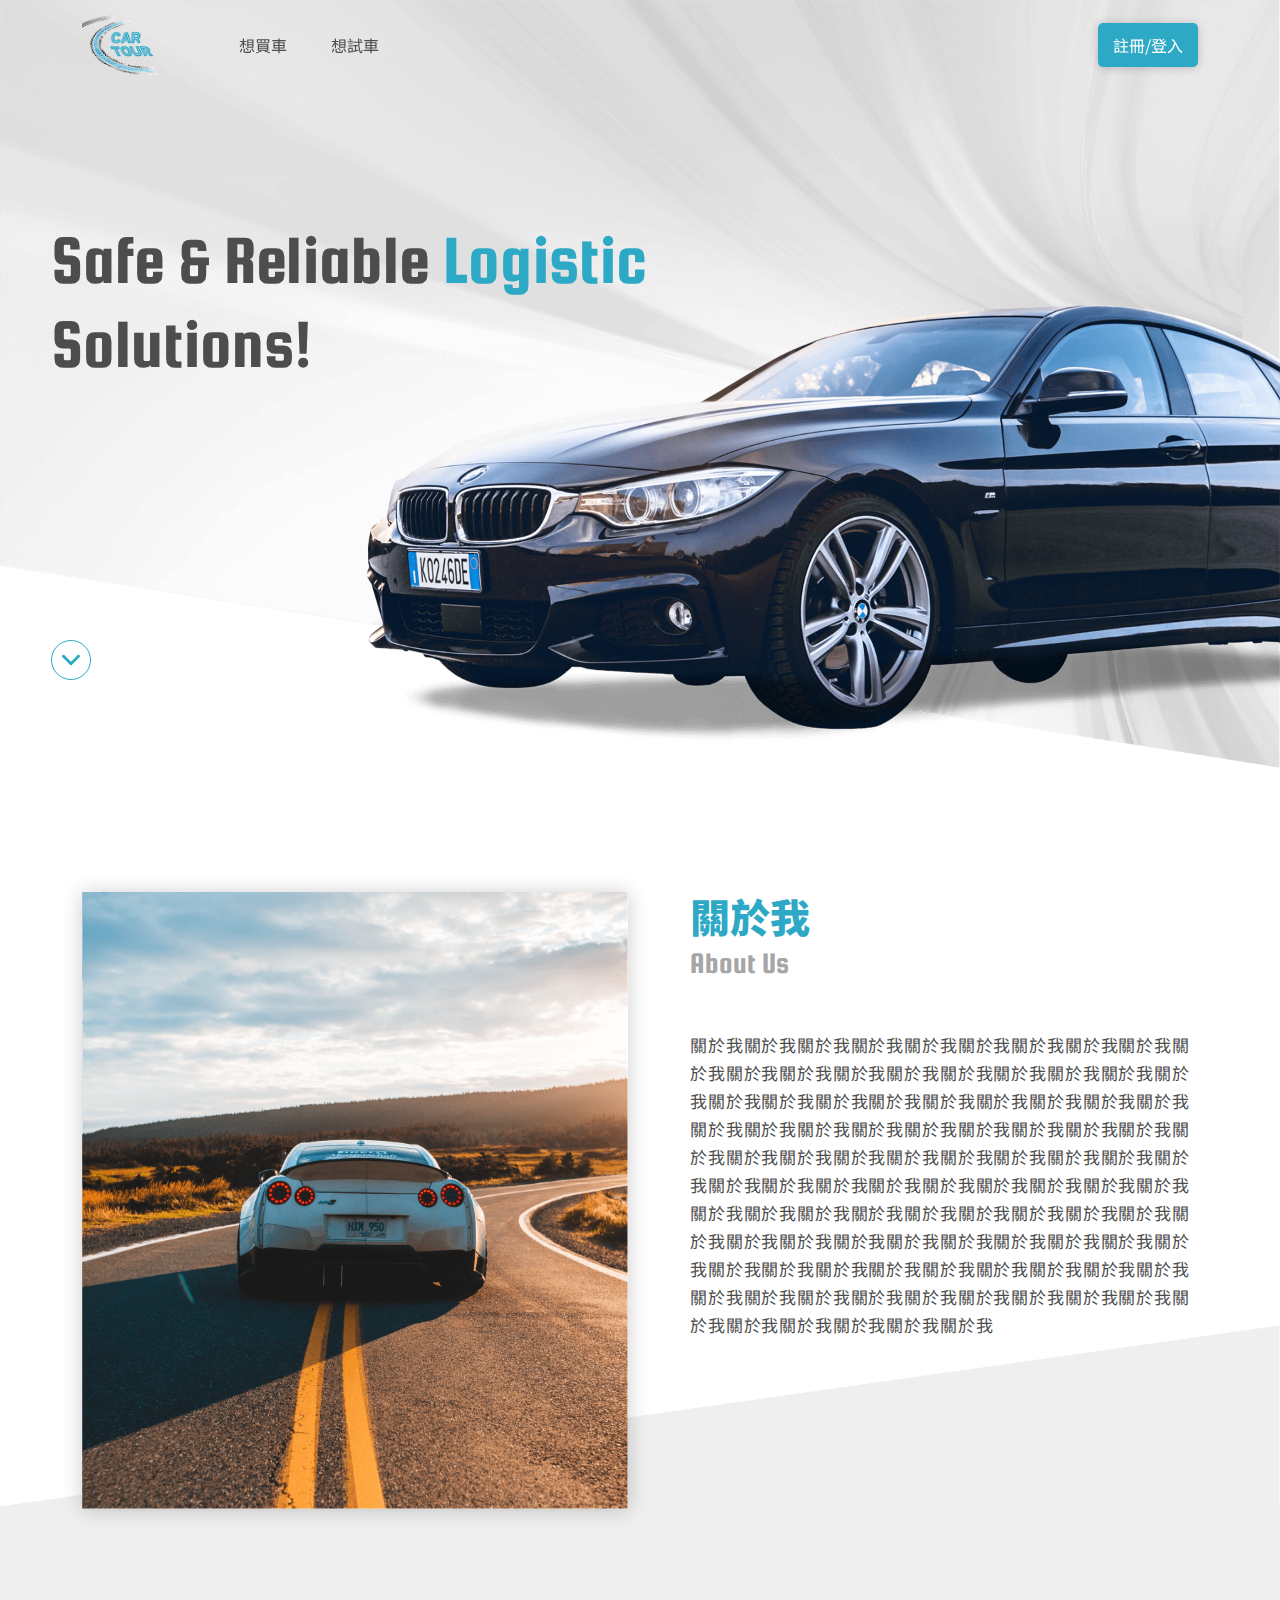
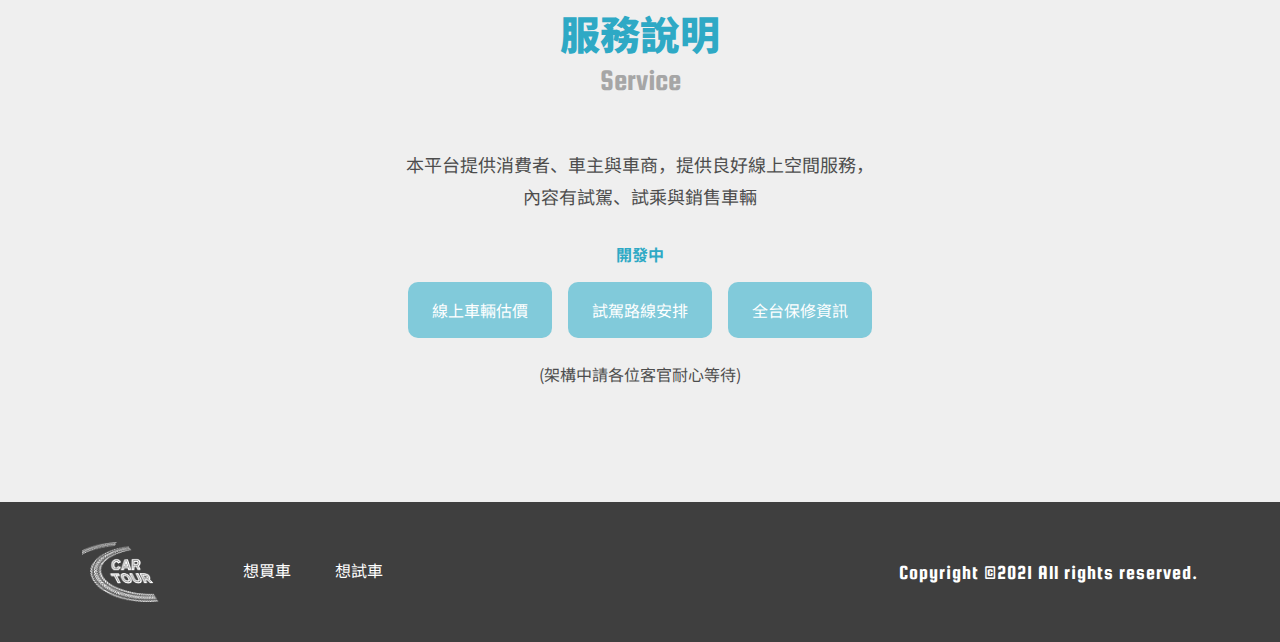
==== commit c396fb96: "logo,publish btn" ====
--- a/index.html
+++ b/index.html
@@ -5,6 +5,7 @@
     <meta http-equiv="X-UA-Compatible" content="IE=edge" />
     <meta name="viewport" content="width=device-width, initial-scale=1.0" />
     <title>首頁</title>
+    <link rel="shortcut icon" href="./public/img/favicon.ico" type="image/x-icon">
     <link rel="preconnect" href="https://fonts.googleapis.com" />
     <link rel="preconnect" href="https://fonts.gstatic.com" crossorigin />
     <link
@@ -117,7 +118,7 @@
     <header>
       <div class="container d-flex align-items-center justify-content-between">
         <div class="left d-flex align-items-center">
-          <a href="./index.html"><img src="./public/img/LOGO.png" alt="" /></a>
+          <a href="./index.html"><img src="./public/img/logo-1.png" alt="" /></a>
           <nav>
             <ul>
               <li><a href="./want-buy.html">想買車</a></li>
@@ -230,7 +231,7 @@
         "
       >
         <div class="left">
-          <img src="./public/img/LOGO-white.png" alt="" />
+          <img src="./public/img/logo_white.png" alt="" />
           <nav>
             <ul>
               <li><a href="./want-buy.html">想買車</a></li>
--- a/public/css/style.css
+++ b/public/css/style.css
@@ -259,7 +259,7 @@
 }
 
 header > div .left img {
-  height: 50px;
+  height: 60px;
 }
 
 header > div .left nav {
@@ -411,17 +411,13 @@
           box-shadow: 0px 1px 20px rgba(0, 0, 0, 0.15);
 }
 
-header.scrolldown > div .left img {
-  height: 40px;
-}
-
 footer {
   padding: 40px 0;
   background-color: #3f3f3f;
 }
 
 footer .left img {
-  height: 50px;
+  height: 60px;
 }
 
 footer .left nav {
@@ -968,8 +964,8 @@
   -webkit-box-shadow: 0px 1px 10px rgba(0, 0, 0, 0.15);
           box-shadow: 0px 1px 10px rgba(0, 0, 0, 0.15);
   position: fixed;
-  bottom: 80px;
-  right: 40px;
+  bottom: 25px;
+  right: 100px;
   z-index: 100;
   -webkit-transition: 0.3s;
   transition: 0.3s;
@@ -1679,10 +1675,6 @@
   .want-tc .product-box .main-inform p.road {
     width: 50%;
   }
-  .publish-btn {
-    right: 20px;
-    bottom: 25px;
-  }
   .publish-btn a img {
     width: 25px;
   }
